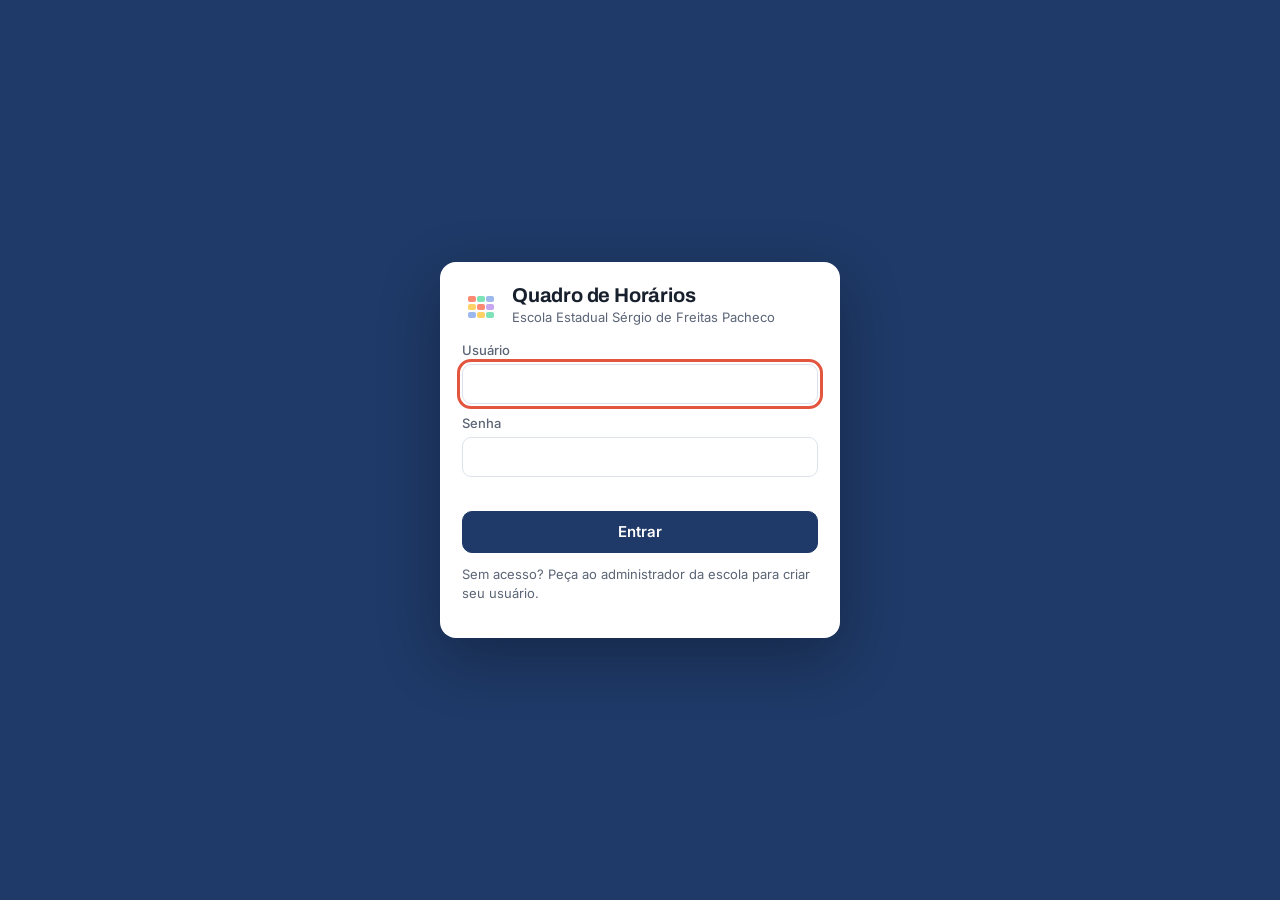
==== index.html @ 5290fb67 "Quadro de Horários Escolar: site com login e dados no Supabase Co-Authored-By: Claude Opus 5.5 <nore" ====
<!DOCTYPE html>
<html lang="pt-BR">
<head>
<meta charset="utf-8">
<meta name="viewport" content="width=device-width, initial-scale=1">
<title>Quadro de Horários Escolar</title>
<link rel="preconnect" href="https://fonts.googleapis.com">
<link href="https://fonts.googleapis.com/css2?family=Archivo:wght@400;500;600;700;800&family=Inter:wght@400;500;600;700&display=swap" rel="stylesheet">
<style>
/* VOICE: ferramenta de trabalho da coordenação — sóbria, densa, precisa
   IDEA: o quadro de horários de cortiça da sala dos professores, com fichas coloridas por disciplina
   PICTURE: a própria grade semanal, grande, com as fichas de aula que se arrastam
   COLOUR and TYPE: tinta azul-escola #1f3a68, papel branco, fichas nas cores das disciplinas, acento coral; Archivo + Inter
   LAYOUT: barra lateral de módulos, área de trabalho larga; no celular, barra superior e grade com rolagem lateral */
:root{color-scheme:light dark;--disp:Archivo,Inter,system-ui,-apple-system,'Segoe UI',Roboto,sans-serif;
--bg:light-dark(#eef1f6,#11151d);--panel:light-dark(#ffffff,#1a202b);--panel2:light-dark(#f6f8fb,#202837);--ink:light-dark(#18202e,#e7ebf2);--muted:light-dark(#5b6576,#9aa5b8);
--line:light-dark(#dde2ea,#2c3546);--brand:light-dark(#1f3a68,#9db8ec);--brand-ink:light-dark(#ffffff,#0f1828);--brand-bg:light-dark(#1f3a68,#2a4a82);--accent:light-dark(#e2553f,#ff8a73);
--ok:light-dark(#18805b,#59d3a2);--warn:light-dark(#b7791f,#f2c46b);--bad:light-dark(#c53030,#ff7b7b);--sel:light-dark(#ffe7a3,#5b4a16)}
:root[data-theme=light]{color-scheme:light}:root[data-theme=dark]{color-scheme:dark}
*{box-sizing:border-box;min-width:0}
html,body{height:100%}
body{margin:0;background:var(--bg);color:var(--ink);font:15px/1.45 Inter,system-ui,-apple-system,"Segoe UI",Roboto,sans-serif;overflow-x:clip}
h1,h2,h3{font-family:var(--disp);line-height:1.1;margin:0;letter-spacing:-.01em}
h1{font-size:clamp(24px,3vw,32px);font-weight:800;text-wrap:balance}
h2{font-size:20px;font-weight:700}
h3{font-size:16px;font-weight:700}
button,input,select,textarea{font:inherit;color:inherit}
.app{display:grid;grid-template-columns:232px minmax(0,1fr);min-height:100vh}
aside{background:var(--brand-bg);color:#fff;padding:18px 12px;position:sticky;top:0;height:100vh;overflow:auto;display:flex;flex-direction:column;gap:4px}
.logo{display:flex;gap:10px;align-items:center;padding:4px 8px 16px}
.logo svg{flex:none}
.logo b{font-family:var(--disp);font-size:16px;line-height:1.1;display:block}
.logo small{opacity:.75;font-size:12px}
nav a{display:flex;align-items:center;gap:10px;padding:10px 12px;border-radius:9px;color:#fff;text-decoration:none;opacity:.82;font-weight:500;min-height:42px}
nav a:hover{background:rgba(255,255,255,.08);opacity:1}
nav a.on{background:rgba(255,255,255,.16);opacity:1;font-weight:600}
nav a .n{margin-left:auto;background:var(--accent);color:#fff;border-radius:99px;font-size:11px;padding:1px 7px;font-weight:700}
nav .sep{font-size:11px;opacity:.6;padding:12px 12px 4px}
.save{margin-top:auto;font-size:12px;opacity:.85;padding:10px 12px;border-top:1px solid rgba(255,255,255,.15)}
.save i{display:inline-block;width:8px;height:8px;border-radius:50%;background:#7ee2b8;margin-right:6px}
.save.pend i{background:#ffd166}.save.err i{background:#ff7b7b}
main{padding:22px clamp(14px,2.4vw,32px) 60px;max-width:1500px;width:100%}
.top{display:flex;flex-wrap:wrap;gap:12px;align-items:flex-end;justify-content:space-between;margin-bottom:18px}
.top p{margin:6px 0 0;color:var(--muted)}
.card{background:var(--panel);border:1px solid var(--line);border-radius:14px;padding:16px}
.grid{display:grid;gap:14px}
.kpis{grid-template-columns:repeat(auto-fit,minmax(150px,1fr))}
.kpi{padding:14px 16px}
.kpi small{color:var(--muted);font-size:13px;display:block}
.kpi b{font-family:var(--disp);font-size:30px;line-height:1.1;display:block;margin-top:4px}
.kpi span{font-size:12.5px;color:var(--muted)}
.kpi.bad b{color:var(--bad)}.kpi.ok b{color:var(--ok)}
.btn{display:inline-flex;align-items:center;gap:8px;border:1px solid var(--line);background:var(--panel);border-radius:10px;padding:9px 14px;min-height:42px;cursor:pointer;font-weight:600;white-space:nowrap}
.btn:hover{border-color:var(--brand)}
.btn.pri{background:var(--brand-bg);border-color:var(--brand-bg);color:#fff}
.btn.acc{background:var(--accent);border-color:var(--accent);color:#fff}
.btn.sm{min-height:34px;padding:5px 10px;font-size:13px;border-radius:8px}
.btn.ghost{background:transparent}
.btn.danger{color:var(--bad)}
.btn:disabled{opacity:.45;cursor:not-allowed}
:focus-visible{outline:3px solid var(--accent);outline-offset:2px}
.row{display:flex;flex-wrap:wrap;gap:8px;align-items:center}
.sp{flex:1}
input[type=text],input[type=password],input[type=number],input[type=search],select,textarea{background:var(--panel);border:1px solid var(--line);border-radius:9px;padding:8px 10px;min-height:40px;font-size:15px}
input[type=number]{width:80px}
textarea{width:100%;min-height:70px}
label.f{display:flex;flex-direction:column;gap:4px;font-size:13px;color:var(--muted);font-weight:500}
label.f input,label.f select{color:var(--ink)}
table{border-collapse:collapse;width:100%}
th,td{border-bottom:1px solid var(--line);padding:8px 10px;text-align:left;vertical-align:middle}
th{font-size:12.5px;color:var(--muted);font-weight:600;background:var(--panel2);position:sticky;top:0;z-index:1}
td.num,th.num{text-align:right;font-variant-numeric:tabular-nums}
.scroll{overflow:auto}
.tbl{border:1px solid var(--line);border-radius:12px;overflow:auto;background:var(--panel);max-height:70vh}
.chip{display:inline-flex;align-items:center;gap:5px;border-radius:7px;padding:2px 8px;font-size:12px;font-weight:600;color:#fff;white-space:nowrap}
.tag{display:inline-block;border-radius:99px;padding:1px 8px;font-size:12px;font-weight:600;background:var(--panel2);border:1px solid var(--line)}
.tag.bad{color:var(--bad);border-color:currentColor}.tag.ok{color:var(--ok);border-color:currentColor}.tag.warn{color:var(--warn);border-color:currentColor}
.dot{width:12px;height:12px;border-radius:4px;display:inline-block;flex:none}
.muted{color:var(--muted)}
.bar{height:9px;background:var(--panel2);border-radius:99px;overflow:hidden;border:1px solid var(--line)}
.bar i{display:block;height:100%;background:var(--brand)}
.bar i.full{background:var(--ok)}
.hint{font-size:13px;color:var(--muted)}
.empty{padding:40px 20px;text-align:center;color:var(--muted)}
/* grade */
.gwrap{display:grid;grid-template-columns:minmax(0,1fr) 290px;gap:14px;align-items:start}
.sched{border-collapse:separate;border-spacing:4px;width:100%;table-layout:fixed;min-width:640px}
.sched th{background:transparent;border:0;text-align:center;font-family:var(--disp);font-size:14px;color:var(--ink);position:static;padding:4px}
.sched td{border:0;padding:0;height:62px}
.sched td.h{width:74px;text-align:right;padding-right:6px;font-variant-numeric:tabular-nums;color:var(--muted);font-size:13px;line-height:1.15}
.sched td.h b{display:block;color:var(--ink);font-size:14px}
.cell{height:100%;min-height:58px;border-radius:10px;border:1.5px dashed var(--line);background:var(--panel);display:flex;flex-direction:column;justify-content:center;padding:6px 8px;cursor:pointer;position:relative;overflow:hidden;transition:transform .12s}
.cell.fill{border:0;color:#fff;box-shadow:inset 0 -3px 0 rgba(0,0,0,.18)}
.cell .d{font-weight:700;font-size:13.5px;line-height:1.15;display:-webkit-box;-webkit-line-clamp:2;-webkit-box-orient:vertical;overflow:hidden}
.cell .p{font-size:12px;opacity:.92;white-space:nowrap;overflow:hidden;text-overflow:ellipsis}
.cell.off{background:repeating-linear-gradient(45deg,var(--panel2) 0 6px,transparent 6px 12px);cursor:not-allowed;border-style:solid}
.cell.na{background:repeating-linear-gradient(-45deg,light-dark(#fde8e8,#3a1f22) 0 6px,transparent 6px 12px)}
.cell.sel{outline:3px solid var(--accent);outline-offset:1px}
.cell.conf{outline:3px solid var(--bad);outline-offset:1px}
.cell.conf::after{content:"!";position:absolute;top:4px;right:6px;width:18px;height:18px;border-radius:50%;background:var(--bad);color:#fff;font-weight:800;font-size:12px;display:grid;place-items:center}
.cell .pin{position:absolute;bottom:3px;right:6px;font-size:11px;opacity:.9}
.cell.drop{transform:scale(1.03);outline:3px dashed var(--brand)}
.cell.flash{animation:fl 1.2s 2}
@keyframes fl{50%{outline:4px solid var(--accent)}}
@media (prefers-reduced-motion:reduce){.cell{transition:none}.cell.flash{animation:none;outline:4px solid var(--accent)}}
.tray .it{display:flex;gap:8px;align-items:center;padding:8px;border-radius:10px;border:1px solid var(--line);margin-bottom:6px;background:var(--panel);cursor:grab}
.tray .it:active{cursor:grabbing}
.tray .it .c{width:10px;align-self:stretch;border-radius:5px}
.tray .it b{font-size:13.5px;display:block;line-height:1.2}
.tray .it small{color:var(--muted);font-size:12px}
.tray .it .q{margin-left:auto;font-family:var(--disp);font-weight:800;font-size:18px}
.tabs{display:inline-flex;background:var(--panel2);border:1px solid var(--line);border-radius:11px;padding:3px}
.tabs button{border:0;background:transparent;padding:7px 14px;border-radius:8px;font-weight:600;cursor:pointer;min-height:36px}
.tabs button.on{background:var(--panel);box-shadow:0 1px 3px rgba(0,0,0,.12)}
.geral{border-collapse:separate;border-spacing:2px;font-size:11.5px}
.geral th{position:sticky;top:0;background:var(--panel);font-size:11px;padding:4px;text-align:center;z-index:2}
.geral th.t{left:0;z-index:3;text-align:left}
.geral td{border:0;padding:0;min-width:46px;height:34px}
.geral td.t{position:sticky;left:0;background:var(--panel);font-weight:600;padding:0 8px;white-space:nowrap;z-index:1;font-size:12.5px}
.geral .g{display:flex;flex-direction:column;justify-content:center;height:100%;border-radius:6px;color:#fff;padding:2px 4px;line-height:1.1;cursor:pointer;text-align:center}
.geral .g small{font-size:10px;opacity:.9;white-space:nowrap;overflow:hidden;text-overflow:ellipsis}
.geral .g.v{background:var(--panel2);color:var(--muted)}
.geral .g.conf{outline:2px solid var(--bad)}
.geral th.dsep,.geral td.dsep{border-left:3px solid var(--line)}
/* gaveta */
.ov{position:fixed;inset:0;background:rgba(10,15,25,.45);z-index:50;display:flex;justify-content:flex-end}
.ov[hidden]{display:none!important}
[hidden]{display:none!important}
.drawer{background:var(--panel);width:min(560px,100%);height:100%;overflow:auto;padding:22px;box-shadow:-10px 0 30px rgba(0,0,0,.2)}
.drawer.wide{width:min(980px,100%)}
.modal{margin:auto;background:var(--panel);border-radius:16px;width:min(520px,94vw);padding:22px;box-shadow:0 20px 60px rgba(0,0,0,.3)}
.ov.center{justify-content:center;align-items:center}
.toast{position:fixed;bottom:18px;left:50%;transform:translateX(-50%);background:#18202e;color:#fff;padding:12px 18px;border-radius:12px;z-index:90;box-shadow:0 10px 30px rgba(0,0,0,.3);max-width:92vw}
.opts{display:grid;gap:6px;max-height:55vh;overflow:auto}
.opt{display:flex;gap:10px;align-items:center;padding:10px;border:1px solid var(--line);border-radius:10px;cursor:pointer;background:var(--panel);text-align:left;width:100%}
.opt:hover{border-color:var(--brand)}
.opt.no{opacity:.5}
.opt small{color:var(--muted);display:block;font-size:12px}
.av{display:grid;gap:3px}
.av button{border:1px solid var(--line);border-radius:6px;min-height:30px;background:var(--panel);cursor:pointer;font-size:12px}
.av button.x{background:repeating-linear-gradient(45deg,light-dark(#f6c9c9,#5a2a2a) 0 5px,light-dark(#fde8e8,#3a1f22) 5px 10px);color:var(--bad);font-weight:700}
.prob{display:flex;gap:10px;align-items:flex-start;padding:10px 12px;border-bottom:1px solid var(--line)}
.prob .s{width:10px;height:10px;border-radius:50%;margin-top:6px;flex:none}
.steps{counter-reset:s;display:grid;gap:8px;margin:0;padding:0;list-style:none}
.steps li{display:flex;gap:10px;align-items:center}
.steps li::before{counter-increment:s;content:counter(s);width:26px;height:26px;border-radius:50%;display:grid;place-items:center;background:var(--panel2);border:1px solid var(--line);font-weight:700;font-size:13px;flex:none}
.steps li.ok::before{content:"✓";background:var(--ok);color:#fff;border-color:var(--ok)}
.hero{display:grid;grid-template-columns:minmax(0,1.4fr) minmax(0,1fr);gap:14px}
.prog{height:12px;background:var(--panel2);border-radius:99px;overflow:hidden}
.prog i{display:block;height:100%;background:var(--accent);transition:width .2s}
.mob{display:none}
@media(max-width:1100px){.gwrap{grid-template-columns:minmax(0,1fr)}.hero{grid-template-columns:minmax(0,1fr)}}
@media(max-width:820px){
 .app{grid-template-columns:minmax(0,1fr)}
 aside{position:sticky;top:0;height:auto;z-index:20;flex-direction:row;flex-wrap:wrap;align-items:center;padding:8px 10px;gap:6px}
 .logo{padding:0}.logo small{display:none}
 nav{display:none;width:100%}
 aside.open nav{display:block}
 .mob{display:inline-flex;margin-left:auto;background:rgba(255,255,255,.15);border:0;color:#fff;border-radius:9px;padding:8px 12px;font-weight:600;min-height:40px}
 .save{margin:0;border:0;padding:4px 0;width:100%}
}
@media(max-width:600px){table{font-size:13px}.stack thead{display:none}.stack tr{display:grid;padding-block:10px;border-bottom:1px solid var(--line)}.stack td{display:flow-root;border:0;padding:3px 10px;padding-inline-start:8.5em;text-align:start}.stack td::before{content:attr(data-l);float:inline-start;width:8em;margin-inline-start:-8em;white-space:normal;color:var(--muted);font-size:12px}.stack td:empty{display:none}}
</style>
<script>new MutationObserver(()=>{for(const c of document.querySelectorAll('.stack td:not([data-l])')){let i=0,p=c;while(p=p.previousElementSibling)i+=p.colSpan;c.dataset.l=c.closest('table').rows[0].cells[i]?.textContent||''}}).observe(document,{childList:true,subtree:true})</script>
</head>
<body>
<div class="app">
<aside id="side">
  <div class="logo">
    <svg width="38" height="38" viewBox="0 0 38 38" aria-hidden="true"><rect x="2" y="4" width="34" height="30" rx="6" fill="#fff" opacity=".14"/><rect x="6" y="9" width="8" height="6" rx="2" fill="#ff8a73"/><rect x="15" y="9" width="8" height="6" rx="2" fill="#7ee2b8"/><rect x="24" y="9" width="8" height="6" rx="2" fill="#9db8ec"/><rect x="6" y="17" width="8" height="6" rx="2" fill="#ffd166"/><rect x="15" y="17" width="8" height="6" rx="2" fill="#ff8a73"/><rect x="24" y="17" width="8" height="6" rx="2" fill="#c7a6f2"/><rect x="6" y="25" width="8" height="6" rx="2" fill="#9db8ec"/><rect x="15" y="25" width="8" height="6" rx="2" fill="#ffd166"/><rect x="24" y="25" width="8" height="6" rx="2" fill="#7ee2b8"/></svg>
    <div><b>Quadro de Horários</b><small id="escNome">Gestão escolar</small></div>
  </div>
  <button class="mob" id="mob" aria-expanded="false">Menu</button>
  <nav id="nav">
    <a href="#painel" data-r="painel">Painel</a>
    <a href="#importar" data-r="importar">Importar quadro</a>
    <div class="sep">Cadastros</div>
    <a href="#professores" data-r="professores">Professores</a>
    <a href="#turmas" data-r="turmas">Turmas</a>
    <a href="#disciplinas" data-r="disciplinas">Disciplinas</a>
    <a href="#atribuicoes" data-r="atribuicoes">Distribuição de aulas</a>
    <div class="sep">Horário</div>
    <a href="#grade" data-r="grade">Grade de horários</a>
    <a href="#validacao" data-r="validacao">Validação <span class="n" id="nConf" hidden></span></a>
    <a href="#relatorios" data-r="relatorios">Relatórios e exportação</a>
    <a href="#ajustes" data-r="ajustes">Configurações</a>
  </nav>
  <div class="save" id="save"><i></i><span>Carregando…</span></div>
</aside>
<main id="main"><div class="empty">Carregando o sistema…</div></main>
</div>
<div class="ov" id="ov" hidden><div class="drawer" id="drawer" role="dialog" aria-modal="true"></div></div>
<div class="ov center" id="ovm" hidden><div class="modal" id="modal" role="dialog" aria-modal="true"></div></div>
<div class="toast" id="toast" hidden></div>
<input type="file" id="fileIn" accept=".xlsx,.xlsm,.csv,.json,.txt" hidden>
<script>window.QH_SUPA={url:"https://xafbnwjxypdzizntkboh.supabase.co",key:"sb_publishable_PQhSXGWpCE77hQ32vwUIDg_ThiBaZPw"};</script>
<script>
/* ===== Núcleo: utilidades, xlsx (ler/escrever), pdf, importação, gerador, validação ===== */
const U = {
  uid: (p = 'x') => p + Math.random().toString(36).slice(2, 9),
  norm: s => String(s ?? '').normalize('NFD').replace(/[̀-ͯ]/g, '').toLowerCase().replace(/\s+/g, ' ').trim(),
  esc: s => String(s ?? '').replace(/[&<>"']/g, c => ({ '&': '&amp;', '<': '&lt;', '>': '&gt;', '"': '&quot;', "'": '&#39;' }[c])),
  title(s) {
    const low = ['de', 'da', 'do', 'das', 'dos', 'e', 'em', 'para', 'a', 'o', 'ao', 'na', 'no'];
    return String(s).toLowerCase().split(/\s+/).map((w, i) => (i && low.includes(w)) ? w : w.charAt(0).toUpperCase() + w.slice(1)).join(' ')
      .replace(/\b(Ii|Iii|Iv|Mei|Html|Css|Php|Java|Sql|Mysql|Web|Poo|P\.o\.o|Pics|Ec|Aec|Eja)\b/g, m => m.toUpperCase());
  },
  sigla(nome) {
    const n = U.norm(nome).replace(/[^a-z0-9 ]/g, ' ');
    const skip = ['de', 'da', 'do', 'das', 'dos', 'e', 'em', 'para', 'a', 'o', 'ao', 'na', 'no', 'compl', 'comp', 'ativ', 'atividade', 'complementar', 'proj', 'integ', 'projeto', 'integrador'];
    const ws = n.split(' ').filter(w => w && !skip.includes(w));
    let s = ws.length === 1 ? ws[0].slice(0, 4) : ws.slice(0, 4).map(w => w[0]).join('');
    if (/^ativ/.test(n)) s = 'AC-' + s;
    return s.toUpperCase();
  },
  siglaUnica(nome, usadas) {
    let s = U.sigla(nome); if (!usadas.includes(s)) return s;
    const ws = U.norm(nome).replace(/[^a-z0-9 ]/g, ' ').split(' ').filter(w => w.length > 2 && !['ativ', 'comp', 'compl'].includes(w));
    const alt = (/^ativ/i.test(nome) ? 'AC-' : '') + ws.slice(0, 2).map(w => w.slice(0, 3)).join('').toUpperCase();
    if (alt && !usadas.includes(alt)) return alt;
    let i = 2; while (usadas.includes(s + i)) i++; return s + i;
  },
  palette: ['#2f6fdb', '#e0573f', '#1f9e7a', '#a259d9', '#e39b1b', '#d6457f', '#2aa0b8', '#6b8e23', '#c0601f', '#5b6bd6', '#b8426b', '#3f8f5a', '#8a6d3b', '#4f9fd8', '#d9734a', '#7c5cc4', '#239c9c', '#b0882b', '#c94c4c', '#56799e'],
  primeiroNome(n) { const p = String(n).trim().split(/\s+/); return p.length > 1 ? p[0] + ' ' + p[p.length - 1] : p[0]; }
};

/* ---------- ZIP (leitura com DecompressionStream; escrita sem compressão) ---------- */
const Zip = {
  async read(buf) {
    const b = new Uint8Array(buf), dv = new DataView(b.buffer, b.byteOffset, b.byteLength);
    let e = b.length - 22; while (e >= 0 && dv.getUint32(e, true) !== 0x06054b50) e--;
    if (e < 0) throw new Error('Arquivo não é um .xlsx/.xlsm válido.');
    const n = dv.getUint16(e + 10, true); let p = dv.getUint32(e + 16, true); const out = {};
    const dec = new TextDecoder();
    for (let i = 0; i < n; i++) {
      const method = dv.getUint16(p + 10, true), csize = dv.getUint32(p + 20, true), nl = dv.getUint16(p + 28, true), xl = dv.getUint16(p + 30, true), cl = dv.getUint16(p + 32, true), lo = dv.getUint32(p + 42, true);
      const name = dec.decode(b.subarray(p + 46, p + 46 + nl)); p += 46 + nl + xl + cl;
      out[name] = async () => {
        const ln = dv.getUint16(lo + 26, true), lx = dv.getUint16(lo + 28, true), st = lo + 30 + ln + lx;
        const data = b.subarray(st, st + csize);
        if (method === 0) return data;
        const ds = new DecompressionStream('deflate-raw');
        const res = new Response(new Blob([data]).stream().pipeThrough(ds));
        return new Uint8Array(await res.arrayBuffer());
      };
    }
    return out;
  },
  crcT: null,
  crc(d) {
    if (!Zip.crcT) { Zip.crcT = new Uint32Array(256); for (let n = 0; n < 256; n++) { let c = n; for (let k = 0; k < 8; k++) c = c & 1 ? 0xedb88320 ^ (c >>> 1) : c >>> 1; Zip.crcT[n] = c >>> 0; } }
    let c = 0xffffffff; for (let i = 0; i < d.length; i++) c = Zip.crcT[(c ^ d[i]) & 255] ^ (c >>> 8); return (c ^ 0xffffffff) >>> 0;
  },
  write(files) { // files: {name: string|Uint8Array}
    const enc = new TextEncoder(), parts = [], central = []; let off = 0;
    for (const [name, v] of Object.entries(files)) {
      const nm = enc.encode(name), data = typeof v === 'string' ? enc.encode(v) : v, crc = Zip.crc(data);
      const h = new DataView(new ArrayBuffer(30));
      h.setUint32(0, 0x04034b50, true); h.setUint16(4, 20, true); h.setUint16(6, 0x0800, true); h.setUint16(8, 0, true);
      h.setUint32(14, crc, true); h.setUint32(18, data.length, true); h.setUint32(22, data.length, true); h.setUint16(26, nm.length, true);
      parts.push(new Uint8Array(h.buffer), nm, data);
      const c = new DataView(new ArrayBuffer(46));
      c.setUint32(0, 0x02014b50, true); c.setUint16(4, 20, true); c.setUint16(6, 20, true); c.setUint16(8, 0x0800, true);
      c.setUint32(16, crc, true); c.setUint32(20, data.length, true); c.setUint32(24, data.length, true); c.setUint16(28, nm.length, true); c.setUint32(42, off, true);
      central.push(new Uint8Array(c.buffer), nm); off += 30 + nm.length + data.length;
    }
    const csz = central.reduce((s, a) => s + a.length, 0), end = new DataView(new ArrayBuffer(22)), n = Object.keys(files).length;
    end.setUint32(0, 0x06054b50, true); end.setUint16(8, n, true); end.setUint16(10, n, true); end.setUint32(12, csz, true); end.setUint32(16, off, true);
    const all = [...parts, ...central, new Uint8Array(end.buffer)], tot = all.reduce((s, a) => s + a.length, 0), r = new Uint8Array(tot); let q = 0;
    for (const a of all) { r.set(a, q); q += a.length; } return r;
  }
};

/* ---------- XLSX leitura (valores) ---------- */
const XLSX = {
  unx: s => s.replace(/&lt;/g, '<').replace(/&gt;/g, '>').replace(/&quot;/g, '"').replace(/&apos;/g, "'").replace(/&#(\d+);/g, (m, d) => String.fromCodePoint(+d)).replace(/&#x([0-9a-f]+);/gi, (m, h) => String.fromCodePoint(parseInt(h, 16))).replace(/&amp;/g, '&'),
  colNum(ref) { let n = 0; for (const ch of ref.match(/^[A-Z]+/)[0]) n = n * 26 + ch.charCodeAt(0) - 64; return n; },
  async read(buf) {
    const z = await Zip.read(buf), dec = new TextDecoder(), txt = async n => z[n] ? dec.decode(await z[n]()) : '';
    const ss = [], sx = await txt('xl/sharedStrings.xml');
    for (const m of sx.matchAll(/<si>([\s\S]*?)<\/si>/g)) ss.push(XLSX.unx([...m[1].matchAll(/<t[^>]*>([\s\S]*?)<\/t>/g)].map(t => t[1]).join('')));
    const wb = await txt('xl/workbook.xml'), rels = await txt('xl/_rels/workbook.xml.rels'), relMap = {};
    for (const m of rels.matchAll(/<Relationship\b([^>]*)\/?>/g)) { const id = /Id="([^"]+)"/.exec(m[1]), t = /Target="([^"]+)"/.exec(m[1]); if (id && t) relMap[id[1]] = t[1]; }
    const sheets = [];
    for (const m of wb.matchAll(/<sheet\b([^>]*)\/?>/g)) {
      const name = XLSX.unx((/name="([^"]*)"/.exec(m[1]) || [])[1] || ''), rid = (/r:id="([^"]+)"/.exec(m[1]) || [])[1], state = (/state="([^"]+)"/.exec(m[1]) || [])[1] || 'visible';
      let path = relMap[rid] || ''; path = path.startsWith('/') ? path.slice(1) : 'xl/' + path.replace(/^\.\//, '');
      sheets.push({ name, state, path });
    }
    for (const s of sheets) {
      const x = await txt(s.path), cells = {}; let maxR = 0, maxC = 0;
      for (const m of x.matchAll(/<c\b([^>]*?)(?:\/>|>([\s\S]*?)<\/c>)/g)) {
        const a = m[1], ref = (/r="([A-Z]+\d+)"/.exec(a) || [])[1]; if (!ref || !m[2]) continue;
        const t = (/t="([^"]+)"/.exec(a) || [])[1]; let v = (/<v>([\s\S]*?)<\/v>/.exec(m[2]) || [])[1];
        if (t === 's') v = ss[+v]; else if (t === 'inlineStr') v = XLSX.unx([...m[2].matchAll(/<t[^>]*>([\s\S]*?)<\/t>/g)].map(q => q[1]).join(''));
        else if (t === 'str' || t === 'e') v = v == null ? v : XLSX.unx(v); else if (t === 'b') v = v === '1'; else if (v != null) v = +v;
        if (v == null || v === '') continue;
        const r = +ref.match(/\d+/)[0], c = XLSX.colNum(ref); (cells[r] ||= {})[c] = v; if (r > maxR) maxR = r; if (c > maxC) maxC = c;
      }
      s.cells = cells; s.maxR = maxR; s.maxC = maxC; s.get = (r, c) => (cells[r] || {})[c];
    }
    return sheets;
  },
  /* escrita: sheets = [{name, rows:[[...]], widths:[...], header:true}] */
  write(sheets) {
    const esc = s => String(s).replace(/&/g, '&amp;').replace(/</g, '&lt;').replace(/>/g, '&gt;').replace(/"/g, '&quot;').replace(/[\u0000-\u0008\u000b\u000c\u000e-\u001f]/g, '');
    const col = n => { let s = ''; while (n > 0) { const m = (n - 1) % 26; s = String.fromCharCode(65 + m) + s; n = Math.floor((n - 1) / 26); } return s; };
    const files = {}, used = new Set();
    const names = sheets.map(s => { let n = String(s.name).replace(/[\\/?*\[\]:]/g, ' ').slice(0, 31) || 'Planilha', b = n, i = 2; while (used.has(n.toLowerCase())) n = b.slice(0, 28) + ' ' + i++; used.add(n.toLowerCase()); return n; });
    files['[Content_Types].xml'] = '<?xml version="1.0" encoding="UTF-8" standalone="yes"?><Types xmlns="http://schemas.openxmlformats.org/package/2006/content-types"><Default Extension="rels" ContentType="application/vnd.openxmlformats-package.relationships+xml"/><Default Extension="xml" ContentType="application/xml"/><Override PartName="/xl/workbook.xml" ContentType="application/vnd.openxmlformats-officedocument.spreadsheetml.sheet.main+xml"/><Override PartName="/xl/styles.xml" ContentType="application/vnd.openxmlformats-officedocument.spreadsheetml.styles+xml"/>' + sheets.map((s, i) => `<Override PartName="/xl/worksheets/sheet${i + 1}.xml" ContentType="application/vnd.openxmlformats-officedocument.spreadsheetml.worksheet+xml"/>`).join('') + '</Types>';
    files['_rels/.rels'] = '<?xml version="1.0" encoding="UTF-8" standalone="yes"?><Relationships xmlns="http://schemas.openxmlformats.org/package/2006/relationships"><Relationship Id="rId1" Type="http://schemas.openxmlformats.org/officeDocument/2006/relationships/officeDocument" Target="xl/workbook.xml"/></Relationships>';
    files['xl/workbook.xml'] = '<?xml version="1.0" encoding="UTF-8" standalone="yes"?><workbook xmlns="http://schemas.openxmlformats.org/spreadsheetml/2006/main" xmlns:r="http://schemas.openxmlformats.org/officeDocument/2006/relationships"><sheets>' + names.map((n, i) => `<sheet name="${esc(n)}" sheetId="${i + 1}" r:id="rId${i + 1}"/>`).join('') + '</sheets></workbook>';
    files['xl/_rels/workbook.xml.rels'] = '<?xml version="1.0" encoding="UTF-8" standalone="yes"?><Relationships xmlns="http://schemas.openxmlformats.org/package/2006/relationships">' + sheets.map((s, i) => `<Relationship Id="rId${i + 1}" Type="http://schemas.openxmlformats.org/officeDocument/2006/relationships/worksheet" Target="worksheets/sheet${i + 1}.xml"/>`).join('') + `<Relationship Id="rId${sheets.length + 1}" Type="http://schemas.openxmlformats.org/officeDocument/2006/relationships/styles" Target="styles.xml"/></Relationships>`;
    files['xl/styles.xml'] = '<?xml version="1.0" encoding="UTF-8" standalone="yes"?><styleSheet xmlns="http://schemas.openxmlformats.org/spreadsheetml/2006/main"><fonts count="3"><font><sz val="10"/><name val="Arial"/></font><font><b/><sz val="10"/><color rgb="FFFFFFFF"/><name val="Arial"/></font><font><b/><sz val="12"/><name val="Arial"/></font></fonts><fills count="3"><fill><patternFill patternType="none"/></fill><fill><patternFill patternType="gray125"/></fill><fill><patternFill patternType="solid"><fgColor rgb="FF24395F"/></patternFill></fill></fills><borders count="2"><border/><border><left style="thin"><color rgb="FFC8CDD8"/></left><right style="thin"><color rgb="FFC8CDD8"/></right><top style="thin"><color rgb="FFC8CDD8"/></top><bottom style="thin"><color rgb="FFC8CDD8"/></bottom></border></borders><cellStyleXfs count="1"><xf/></cellStyleXfs><cellXfs count="4"><xf fontId="0" fillId="0" borderId="0"/><xf fontId="1" fillId="2" borderId="1" applyFont="1" applyFill="1" applyBorder="1"><alignment wrapText="1" vertical="center"/></xf><xf fontId="0" fillId="0" borderId="1" applyBorder="1"><alignment wrapText="1" vertical="top"/></xf><xf fontId="2" fillId="0" borderId="0" applyFont="1"/></cellXfs><cellStyles count="1"><cellStyle name="Normal" xfId="0" builtinId="0"/></cellStyles></styleSheet>';
    sheets.forEach((s, i) => {
      const w = s.widths || [];
      const cols = w.length ? '<cols>' + w.map((x, j) => `<col min="${j + 1}" max="${j + 1}" width="${x}" customWidth="1"/>`).join('') + '</cols>' : '';
      const rows = s.rows.map((r, ri) => `<row r="${ri + 1}">` + r.map((v, ci) => {
        if (v == null || v === '') return '';
        const ref = col(ci + 1) + (ri + 1), st = (s.styles && s.styles[ri]) != null ? s.styles[ri] : (s.header !== false && ri === (s.headerRow || 0) ? 1 : 2);
        return typeof v === 'number' ? `<c r="${ref}" s="${st}"><v>${v}</v></c>` : `<c r="${ref}" s="${st}" t="inlineStr"><is><t xml:space="preserve">${esc(v)}</t></is></c>`;
      }).join('') + '</row>').join('');
      files[`xl/worksheets/sheet${i + 1}.xml`] = `<?xml version="1.0" encoding="UTF-8" standalone="yes"?><worksheet xmlns="http://schemas.openxmlformats.org/spreadsheetml/2006/main"><sheetViews><sheetView workbookViewId="0">${s.freeze ? `<pane ySplit="${s.freeze}" topLeftCell="A${s.freeze + 1}" activePane="bottomLeft" state="frozen"/>` : ''}</sheetView></sheetViews>${cols}<sheetData>${rows}</sheetData></worksheet>`;
    });
    return Zip.write(files);
  }
};

/* ---------- PDF simples (tabelas) ---------- */
const PDF = (() => {
  // larguras Helvetica / Helvetica-Bold (1/1000 em), caracteres 32..255 (WinAnsi)
  const WH = [278, 278, 355, 556, 556, 889, 667, 191, 333, 333, 389, 584, 278, 333, 278, 278, 556, 556, 556, 556, 556, 556, 556, 556, 556, 556, 278, 278, 584, 584, 584, 556, 1015, 667, 667, 722, 722, 667, 611, 778, 722, 278, 500, 667, 556, 833, 722, 778, 667, 778, 722, 667, 611, 722, 667, 944, 667, 667, 611, 278, 278, 278, 469, 556, 333, 556, 556, 500, 556, 556, 278, 556, 556, 222, 222, 500, 222, 833, 556, 556, 556, 556, 333, 500, 278, 556, 500, 722, 500, 500, 500, 334, 260, 334, 584, 761, 556, 556, 222, 556, 333, 1000, 556, 556, 333, 1000, 667, 333, 1000, 556, 611, 556, 556, 222, 222, 333, 333, 350, 556, 1000, 333, 1000, 500, 333, 944, 556, 500, 667, 278, 333, 556, 556, 556, 556, 260, 556, 333, 737, 370, 556, 584, 333, 737, 333, 400, 584, 333, 333, 333, 556, 537, 278, 333, 333, 365, 556, 834, 834, 834, 611, 667, 667, 667, 667, 667, 667, 1000, 722, 667, 667, 667, 667, 278, 278, 278, 278, 722, 722, 778, 778, 778, 778, 778, 584, 778, 722, 722, 722, 722, 667, 667, 611, 556, 556, 556, 556, 556, 556, 889, 500, 556, 556, 556, 556, 278, 278, 278, 278, 556, 556, 556, 556, 556, 556, 556, 584, 611, 556, 556, 556, 556, 500, 556, 500], WB = [278, 333, 474, 556, 556, 889, 722, 238, 333, 333, 389, 584, 278, 333, 278, 278, 556, 556, 556, 556, 556, 556, 556, 556, 556, 556, 333, 333, 584, 584, 584, 611, 975, 722, 722, 722, 722, 667, 611, 778, 722, 278, 556, 722, 611, 833, 722, 778, 667, 778, 722, 667, 611, 722, 667, 944, 667, 667, 611, 333, 278, 333, 584, 556, 333, 556, 611, 556, 611, 556, 333, 611, 611, 278, 278, 556, 278, 889, 611, 611, 611, 611, 389, 556, 333, 611, 556, 778, 556, 556, 500, 389, 280, 389, 584, 761, 556, 556, 278, 556, 500, 1000, 556, 556, 333, 1000, 667, 333, 1000, 556, 611, 556, 556, 278, 278, 500, 500, 350, 556, 1000, 333, 1000, 556, 333, 944, 556, 500, 667, 278, 333, 556, 556, 556, 556, 280, 556, 333, 737, 370, 556, 584, 333, 737, 333, 400, 584, 333, 333, 333, 611, 556, 278, 333, 333, 365, 556, 834, 834, 834, 611, 722, 722, 722, 722, 722, 722, 1000, 722, 667, 667, 667, 667, 278, 278, 278, 278, 722, 722, 778, 778, 778, 778, 778, 584, 778, 722, 722, 722, 722, 667, 667, 611, 556, 556, 556, 556, 556, 556, 889, 556, 556, 556, 556, 556, 278, 278, 278, 278, 611, 611, 611, 611, 611, 611, 611, 584, 611, 611, 611, 611, 611, 556, 611, 556];
  const map = { '€': 128, '‚': 130, 'ƒ': 131, '„': 132, '…': 133, '†': 134, '‡': 135, 'ˆ': 136, '‰': 137, 'Š': 138, '‹': 139, 'Œ': 140, 'Ž': 142, '‘': 145, '’': 146, '“': 147, '”': 148, '•': 149, '–': 150, '—': 151, '˜': 152, '™': 153, 'š': 154, '›': 155, 'œ': 156, 'ž': 158, 'Ÿ': 159 };
  const code = ch => { const c = ch.charCodeAt(0); if (c >= 32 && c < 127) return c; if (map[ch]) return map[ch]; if (c >= 160 && c <= 255) return c; if (ch === 'º' || ch === 'ª') return c; return 63; };
  const width = (s, size, bold) => { let w = 0; for (const ch of String(s)) { const c = code(ch); w += ((bold ? WB : WH)[c - 32] || 556); } return w * size / 1000; };
  const enc = s => { let o = ''; for (const ch of String(s)) { const c = code(ch); o += c === 40 || c === 41 || c === 92 ? '\\' + String.fromCharCode(c) : c > 126 ? '\\' + c.toString(8).padStart(3, '0') : String.fromCharCode(c); } return o; };
  const rgb = h => { h = (h || '#000').replace('#', ''); if (h.length === 3) h = h.split('').map(x => x + x).join(''); return [0, 2, 4].map(i => (parseInt(h.substr(i, 2), 16) / 255).toFixed(3)).join(' '); };
  function fit(s, size, maxW, bold) { s = String(s ?? ''); if (width(s, size, bold) <= maxW) return s; while (s.length > 1 && width(s + '…', size, bold) > maxW) s = s.slice(0, -1); return s + '…'; }
  function wrap(s, size, maxW, bold, maxLines) {
    const words = String(s ?? '').split(/\s+/), lines = []; let cur = '';
    for (const w of words) { const t = cur ? cur + ' ' + w : w; if (width(t, size, bold) <= maxW || !cur) cur = t; else { lines.push(cur); cur = w; } }
    if (cur) lines.push(cur);
    if (lines.length > maxLines) { const l = lines.slice(0, maxLines); l[maxLines - 1] = fit(lines.slice(maxLines - 1).join(' '), size, maxW, bold); return l; }
    return lines.map(l => fit(l, size, maxW, bold));
  }
  class Doc {
    constructor(landscape = true) { this.W = landscape ? 842 : 595; this.H = landscape ? 595 : 842; this.pages = []; }
    page() { this.cur = []; this.pages.push(this.cur); return this; }
    rect(x, y, w, h, fill, stroke) { this.cur.push(`${fill ? rgb(fill) + ' rg ' : ''}${stroke ? rgb(stroke) + ' RG 0.5 w ' : ''}${x.toFixed(2)} ${(this.H - y - h).toFixed(2)} ${w.toFixed(2)} ${h.toFixed(2)} re ${fill && stroke ? 'B' : fill ? 'f' : 'S'}`); }
    text(x, y, s, size = 9, bold = false, color = '#1d2433', align = 'left', maxW) {
      if (maxW) s = fit(s, size, maxW, bold); let xx = x; const w = width(s, size, bold);
      if (align === 'center') xx = x - w / 2; else if (align === 'right') xx = x - w;
      this.cur.push(`BT ${rgb(color)} rg /${bold ? 'F2' : 'F1'} ${size} Tf ${xx.toFixed(2)} ${(this.H - y).toFixed(2)} Td (${enc(s)}) Tj ET`);
    }
    out() {
      const objs = []; const add = s => (objs.push(s), objs.length);
      add('<< /Type /Catalog /Pages 2 0 R >>'); add('PAGES');
      add('<< /Type /Font /Subtype /Type1 /BaseFont /Helvetica /Encoding /WinAnsiEncoding >>');
      add('<< /Type /Font /Subtype /Type1 /BaseFont /Helvetica-Bold /Encoding /WinAnsiEncoding >>');
      const kids = [];
      for (const p of this.pages) { const c = p.join('\n'); const ci = add(`<< /Length ${c.length} >>\nstream\n${c}\nendstream`); kids.push(add(`<< /Type /Page /Parent 2 0 R /MediaBox [0 0 ${this.W} ${this.H}] /Resources << /Font << /F1 3 0 R /F2 4 0 R >> >> /Contents ${ci} 0 R >>`)); }
      objs[1] = `<< /Type /Pages /Kids [${kids.map(k => k + ' 0 R').join(' ')}] /Count ${kids.length} >>`;
      let s = '%PDF-1.4\n%\xe2\xe3\xcf\xd3\n'; const offs = [];
      objs.forEach((o, i) => { offs.push(s.length); s += `${i + 1} 0 obj\n${o}\nendobj\n`; });
      const x = s.length; s += `xref\n0 ${objs.length + 1}\n0000000000 65535 f \n` + offs.map(o => String(o).padStart(10, '0') + ' 00000 n \n').join('') + `trailer\n<< /Size ${objs.length + 1} /Root 1 0 R >>\nstartxref\n${x}\n%%EOF`;
      const b = new Uint8Array(s.length); for (let i = 0; i < s.length; i++) b[i] = s.charCodeAt(i) & 255; return b;
    }
  }
  /* Tabela com paginação. t = {title, subtitle, head:[...], rows:[[cell|{t,fill,color,bold,lines}]], widths:[proporções], fontSize, rowH, headH, footer} */
  function table(doc, t) {
    const M = 28, top = 70, W = doc.W - 2 * M, fs = t.fontSize || 8, lh = fs * 1.2;
    const ws = t.widths || t.head.map(() => 1), tw = ws.reduce((a, b) => a + b, 0), cw = ws.map(w => w / tw * W);
    const cellLines = c => { const tx = typeof c === 'object' && c ? (c.t ?? '') : (c ?? ''); return String(tx).split('\n'); };
    const rowHeight = r => t.rowH || Math.max(fs * 1.9, ...r.map((c, i) => { const ls = cellLines(c).flatMap(l => wrap(l, fs, cw[i] - 6, c && c.bold, 4)); return ls.length * lh + fs * 0.8; }));
    const headH = t.headH || fs * 2.4;
    let y, pageNo = 0;
    const header = () => {
      doc.page(); pageNo++;
      doc.rect(0, 0, doc.W, 6, '#24395f');
      doc.text(M, 34, t.title, 15, true, '#24395f');
      if (t.subtitle) doc.text(M, 52, t.subtitle, 9, false, '#5b6475', 'left', W);
      doc.text(doc.W - M, 34, t.right || '', 8, false, '#5b6475', 'right');
      y = top; let x = M;
      t.head.forEach((h, i) => { doc.rect(x, y, cw[i], headH, '#24395f'); const ls = wrap(h, fs, cw[i] - 6, true, 2); ls.forEach((l, k) => doc.text(x + cw[i] / 2, y + headH / 2 - (ls.length - 1) * lh / 2 + fs * 0.35 + k * lh, l, fs, true, '#ffffff', 'center')); x += cw[i]; });
      y += headH;
      doc.text(M, doc.H - 14, t.footer || '', 7, false, '#8a93a6'); doc.text(doc.W - M, doc.H - 14, 'Página ' + pageNo, 7, false, '#8a93a6', 'right');
    };
    header();
    t.rows.forEach((r, ri) => {
      const h = rowHeight(r);
      if (t.group && ri % t.group === 0 && ri && y + h * t.group > doc.H - 30) header();
      if (y + h > doc.H - 30) header();
      let x = M;
      r.forEach((c, i) => {
        const o = (c && typeof c === 'object') ? c : { t: c };
        doc.rect(x, y, cw[i], h, o.fill || (ri % 2 ? '#f6f7fb' : '#ffffff'), '#c8cdd8');
        const ls = cellLines(o).flatMap((l, li) => wrap(l, li ? fs - 1 : fs, cw[i] - 6, o.bold && !li, 4));
        const total = ls.length * lh, align = o.align || (i === 0 ? 'left' : 'center');
        ls.forEach((l, k) => doc.text(align === 'left' ? x + 3 : align === 'right' ? x + cw[i] - 3 : x + cw[i] / 2, y + h / 2 - total / 2 + lh * 0.8 + k * lh, l, k ? fs - 1 : fs, o.bold && !k, k ? (o.color2 || '#5b6475') : (o.color || '#1d2433'), align));
        x += cw[i];
      });
      y += h;
    });
    if (t.after) { y += 14; for (const line of t.after) { if (y > doc.H - 40) { header(); } doc.text(M, y, line, 8, false, '#1d2433', 'left', W); y += 12; } }
  }
  return { Doc, table, width };
})();

/* ---------- Importação do quadro de distribuição ---------- */
const Importer = {
  limpaDisc(s) {
    let t = String(s).replace(/\s+/g, ' ').trim();
    t = t.replace(/E\.\s?F\s?-?\s?\d{4,5}/gi, '').replace(/E\.\s?M\s?-?\s?\d{4,5}/gi, '').replace(/^\s*\d{4,5}(\s*\/\s*\d{4,5})?\s*-?\s*/, '').replace(/^\s*-\s*/, '').replace(/\s*-\s*$/, '');
    t = t.replace(/\s*-\s*/g, ' / ').replace(/\(\s*/g, '(').replace(/\s*\)/g, ')').replace(/\s+/g, ' ').trim();
    t = t.replace(/^(.*?) \/ (.*)$/, (m, a, b) => /^[A-ZÀ-Ú\s]+$/.test(a) && /^[A-ZÀ-Ú\s]+$/.test(b) ? a + ' / ' + b : m);
    const upper = t === t.toUpperCase();
    return upper ? U.title(t) : t;
  },
  turnoDe(s) { const n = U.norm(s); if (n.includes('vesp')) return 'V'; if (n.includes('not')) return 'N'; if (n.includes('mat') || n.includes('integral')) return 'M'; return null; },
  /* devolve proposta para conferência */
  quadro(sheet) {
    const g = (r, c) => sheet.get(r, c);
    let r0 = 0, cNome = 0;
    for (let r = 1; r <= Math.min(60, sheet.maxR) && !r0; r++) for (let c = 1; c <= Math.min(20, sheet.maxC); c++) { const v = g(r, c); if (typeof v === 'string' && /professor/i.test(v) && /disciplina/i.test(v)) { r0 = r; cNome = c; break; } }
    if (!r0) return null;
    let cMasp = 0, cTotalGeral = 0, cObs = 0, cAdm = 0, cVinc = 0;
    for (let c = cNome + 1; c <= sheet.maxC; c++) {
      const v = U.norm(g(r0, c));
      if (!v) continue;
      if (v === 'masp') cMasp = c; else if (v.startsWith('admiss')) cAdm = c; else if (v.startsWith('efet')) cVinc = c;
      else if (v.includes('total de aulas geral')) cTotalGeral = c; else if (v.includes('quadro de distribui') && !cObs) cObs = c;
    }
    const cIni = (() => { for (let c = cNome + 1; c <= sheet.maxC; c++) if (Importer.turnoDe(g(r0, c) || '') && !/total/i.test(g(r0, c))) return c; return cNome + 4; })();
    const cFim = (cTotalGeral || sheet.maxC + 1) - 1;
    // colunas de turma
    const cols = []; let turno = null, nivel = '', serie = '', modal = '';
    for (let c = cIni; c <= cFim; c++) {
      const h = g(r0, c); if (h && /total/i.test(h)) { turno = turno; continue; }
      if (h && Importer.turnoDe(h)) turno = Importer.turnoDe(h);
      if (g(r0 + 1, c)) nivel = String(g(r0 + 1, c)).trim();
      if (g(r0 + 2, c)) serie = String(g(r0 + 2, c)).trim();
      if (g(r0 + 3, c)) modal = String(g(r0 + 3, c)).trim();
      const label = g(r0 + 4, c);
      if (!label) continue;
      cols.push({ c, turno, nivel, serie, modal, label: String(label).replace(/\s+/g, ' ').trim(), letra: g(r0 + 5, c) });
    }
    // linhas
    const discs = [], linhasProf = []; let disc = null;
    for (let r = r0 + 6; r <= sheet.maxR; r++) {
      const nome = g(r, cNome); if (!nome || !String(nome).trim() || typeof nome !== 'string') continue;
      const masp = cMasp ? g(r, cMasp) : null;
      if (masp && String(masp).trim()) {
        const marks = {};
        for (const k of cols) { const v = g(r, k.c); if (typeof v === 'string' && /^[a-z]$/i.test(v.trim())) marks[k.c] = v.trim().toUpperCase(); }
        linhasProf.push({ r, nome: String(nome).trim(), masp: String(masp).trim(), adm: cAdm ? g(r, cAdm) : '', vinc: cVinc ? g(r, cVinc) : '', obs: cObs ? String(g(r, cObs) || '').trim() : '', marks, disc });
      } else {
        const qt = {}; for (const k of cols) { const v = g(r, k.c); if (typeof v === 'number' && v > 0) qt[k.c] = v; }
        disc = { r, bruto: String(nome).trim(), nome: Importer.limpaDisc(nome), qt }; discs.push(disc);
      }
    }
    // turmas usadas
    const turmas = cols.map(k => {
      const serie = k.serie.replace(/\s*ANO\s*$/i, '').trim(), soma = discs.reduce((s, d) => s + (d.qt[k.c] || 0), 0);
      const temProf = linhasProf.some(p => p.marks[k.c]);
      let nome = (serie ? serie + ' ' : '') + (/eja/i.test(k.nivel + k.modal + k.label) ? '' : (/fund/i.test(k.nivel) ? 'Ano ' : 'EM ')) + k.label.replace(/^(EF AF|EM)\s*/i, '').replace(/\bINT\.?\s*/i, 'Integral ').replace(/\bREG\.?\s*/i, 'Regular ').replace(/\bTec\b/i, 'Téc.').replace(/\s+/g, ' ');
      if (/fund/i.test(k.nivel) || /^EF/i.test(k.label)) nome = (serie || '') + ' Ano';
      else if (k.turno === 'N' && !/eja/i.test(k.nivel + k.modal + k.label)) nome = (serie || '') + ' EM Noturno';
      return { col: k.c, nome: nome.trim(), turno: k.turno || 'M', soma, temProf, incluir: soma > 0 && temProf, motivo: soma === 0 ? 'sem aulas previstas' : !temProf ? 'nenhum professor marcado' : '' };
    });
    // nomes repetidos -> acrescenta letra
    const cnt = {}; turmas.forEach(t => cnt[t.nome] = (cnt[t.nome] || 0) + 1);
    turmas.forEach(t => { if (cnt[t.nome] > 1) { const k = cols.find(x => x.c === t.col); t.nome += ' (' + (k.letra ?? t.col) + ')'; } });
    const semSuf = n => n.replace(/\s*\([^)]*\)\s*$/, '');
    turmas.forEach(t => { if (t.incluir && semSuf(t.nome) !== t.nome && turmas.filter(x => x.incluir && semSuf(x.nome) === semSuf(t.nome)).length === 1) t.nome = semSuf(t.nome); });
    // atribuições
    const atr = [];
    for (const p of linhasProf) {
      if (!p.disc) continue;
      for (const [c, m] of Object.entries(p.marks)) {
        const q = p.disc.qt[c] || 0, t = turmas.find(x => x.col === +c);
        atr.push({ discKey: p.disc.r, disc: p.disc.nome, col: +c, turma: t ? t.nome : '?', prof: p.nome, masp: p.masp, aulas: q, marca: m, obs: p.obs, linha: p.r });
      }
    }
    // disciplinas com aulas e sem professor
    const semProf = [];
    for (const d of discs) for (const [c, q] of Object.entries(d.qt)) if (!atr.some(a => a.discKey === d.r && a.col === +c)) semProf.push({ discKey: d.r, disc: d.nome, col: +c, aulas: q });
    // duplicidades
    const grupos = {}; atr.forEach(a => (grupos[a.discKey + '|' + a.col] ||= []).push(a));
    const dups = Object.values(grupos).filter(g => g.length > 1).map(g => {
      const sub = g.filter(a => /substitu|subst\./i.test(a.obs));
      const escolhido = (sub.length ? sub[sub.length - 1] : g[g.length - 1]);
      return { chave: g[0].discKey + '|' + g[0].col, disc: g[0].disc, turma: g[0].turma, opcoes: g.map(a => ({ prof: a.prof, obs: a.obs, linha: a.linha })), escolha: escolhido.linha };
    });
    return { turmas, discs: discs.map(d => ({ key: d.r, nome: d.nome, bruto: d.bruto, total: Object.values(d.qt).reduce((a, b) => a + b, 0) })), atr, semProf, dups, profs: linhasProf };
  },
  /* aplica proposta conferida e devolve estado */
  montar(prop, cfg) {
    const st = Store.vazio(cfg);
    const tMap = {};
    const incl = prop.turmas.filter(t => t.incluir), base = n => n.replace(/\s*\([^)]*\)\s*$/, '');
    incl.forEach(t => { const b = base(t.nome); if (b !== t.nome && incl.filter(x => base(x.nome) === b).length === 1) t.nome = b; });
    prop.turmas.filter(t => t.incluir).forEach((t, i) => {
      const tid = 't' + t.col; tMap[t.col] = tid;
      const cap = st.config.turnos[t.turno]?.horarios.length || 6;
      st.turmas.push({ id: tid, nome: t.nome, sigla: Importer.siglaTurma(t.nome), turno: t.turno, aulasDia: Math.min(cap, Math.max(1, t.aulasDia || Math.ceil(t.soma / st.config.dias.length))), ordem: i });
    });
    const dMap = {}; let ci = 0;
    const discUsada = new Set(prop.atr.filter(a => tMap[a.col] && a.aulas > 0).map(a => a.discKey).concat(prop.semProf.filter(s => tMap[s.col]).map(s => s.discKey)));
    for (const d of prop.discs) {
      if (!discUsada.has(d.key)) continue;
      const ex = st.disciplinas.find(x => U.norm(x.nome) === U.norm(d.nome));
      if (ex) { dMap[d.key] = ex.id; continue; }
      const id = 'd' + d.key; dMap[d.key] = id;
      st.disciplinas.push({ id, nome: d.nome, sigla: U.siglaUnica(d.nome, st.disciplinas.map(x => x.sigla)), cor: U.palette[ci++ % U.palette.length] });
    }
    const pMap = {}, keyP = a => (String(a.masp || '').replace(/\D/g, '') || U.norm(a.prof));
    const escolhaDup = {}; prop.dups.forEach(d => escolhaDup[d.chave] = d.escolha);
    let pi = 0;
    for (const a of prop.atr) {
      if (!tMap[a.col] || !(a.aulas > 0)) continue;
      const ch = a.discKey + '|' + a.col; if (escolhaDup[ch] != null && escolhaDup[ch] !== a.linha) continue;
      const k = keyP(a);
      if (!pMap[k]) { const id = 'p' + (++pi); pMap[k] = id; st.professores.push({ id, nome: a.prof, masp: a.masp || '', cor: U.palette[(pi * 7) % U.palette.length], carga: null, indisp: [], obs: '' }); }
      else { const p = st.professores.find(x => x.id === pMap[k]); if (a.prof.length > p.nome.length) p.nome = a.prof; }
      const pid = pMap[k], did = dMap[a.discKey], tid = tMap[a.col];
      const ex = st.atribs.find(x => x.disc === did && x.turma === tid && x.prof === pid);
      if (ex) ex.aulas += a.aulas; else st.atribs.push({ id: U.uid('a'), disc: did, turma: tid, prof: pid, aulas: a.aulas, marca: a.marca === 'X' ? '' : a.marca });
    }
    for (const s of prop.semProf) { if (!tMap[s.col]) continue; st.atribs.push({ id: U.uid('a'), disc: dMap[s.discKey], turma: tMap[s.col], prof: '', aulas: s.aulas, marca: '' }); }
    for (const p of st.professores) p.carga = st.atribs.filter(a => a.prof === p.id).reduce((s, a) => s + a.aulas, 0);
    st.professores.sort((a, b) => a.nome.localeCompare(b.nome, 'pt'));
    return st;
  },
  siglaTurma(n) {
    return String(n).replace(/\bIntegral\b/i, 'Int').replace(/\bRegular\b/i, 'Reg').replace(/\bTéc\.\s*/i, '').replace(/\bAno\b/i, 'Ano').replace(/\s+/g, ' ').trim().slice(0, 18);
  },
  /* CSV: professor;disciplina;turma;turno;aulas */
  csv(text) {
    const lines = text.replace(/\r/g, '').split('\n').filter(l => l.trim());
    const sep = (lines[0].match(/;/g) || []).length >= (lines[0].match(/,/g) || []).length ? ';' : ',';
    const split = l => { const out = []; let cur = '', q = false; for (const ch of l) { if (ch === '"') q = !q; else if (ch === sep && !q) { out.push(cur); cur = ''; } else cur += ch; } out.push(cur); return out.map(s => s.trim()); };
    const head = split(lines[0]).map(U.norm);
    const idx = n => head.findIndex(h => n.some(x => h.startsWith(x)));
    const iP = idx(['prof']), iD = idx(['disc', 'componente']), iT = idx(['turma', 'classe']), iTu = idx(['turno']), iA = idx(['aula', 'qtd', 'quant', 'carga']), iM = idx(['masp', 'matr']);
    if (iP < 0 || iD < 0 || iT < 0 || iA < 0) throw new Error('O CSV precisa das colunas: professor; disciplina; turma; aulas (turno é opcional).');
    const turmas = {}, discs = {}, atr = [];
    lines.slice(1).forEach((l, n) => {
      const c = split(l); const t = c[iT], d = c[iD], p = c[iP], a = +String(c[iA]).replace(',', '.') || 0; if (!t || !d) return;
      if (!turmas[t]) turmas[t] = { col: Object.keys(turmas).length + 1, nome: t, turno: Importer.turnoDe(c[iTu] || '') || 'M', soma: 0, temProf: false, incluir: true, motivo: '' };
      turmas[t].soma += a; if (p) turmas[t].temProf = true;
      if (!discs[d]) discs[d] = { key: Object.keys(discs).length + 1, nome: d, bruto: d, total: 0 };
      discs[d].total += a;
      if (p) atr.push({ discKey: discs[d].key, disc: d, col: turmas[t].col, turma: t, prof: p, masp: iM >= 0 ? c[iM] : '', aulas: a, marca: 'X', obs: '', linha: n + 2 });
    });
    const semProf = []; lines.slice(1).forEach(l => { const c = split(l); if (!c[iP] && c[iT] && c[iD]) semProf.push({ discKey: discs[c[iD]].key, disc: c[iD], col: turmas[c[iT]].col, aulas: +c[iA] || 0 }); });
    const grupos = {}; atr.forEach(a => (grupos[a.discKey + '|' + a.col] ||= []).push(a));
    const dups = Object.values(grupos).filter(g => g.length > 1).map(g => ({ chave: g[0].discKey + '|' + g[0].col, disc: g[0].disc, turma: g[0].turma, opcoes: g.map(a => ({ prof: a.prof, obs: '', linha: a.linha })), escolha: g[g.length - 1].linha }));
    return { turmas: Object.values(turmas), discs: Object.values(discs), atr, semProf, dups, profs: [] };
  }
};

/* ---------- Estado ---------- */
const Store = {
  vazio(cfg) {
    return {
      config: cfg ? JSON.parse(JSON.stringify(cfg)) : {
        escola: 'Escola Estadual Sérgio de Freitas Pacheco', ano: 2026,
        dias: ['Segunda', 'Terça', 'Quarta', 'Quinta', 'Sexta'],
        turnos: {
          M: { nome: 'Matutino', horarios: ['07:00', '07:50', '08:40', '09:50', '10:40', '11:30', '12:20'] },
          V: { nome: 'Vespertino', horarios: ['13:00', '13:50', '14:40', '15:50', '16:40', '17:30'] },
          N: { nome: 'Noturno', horarios: ['19:00', '19:45', '20:30', '21:25', '22:10', '22:55'] }
        },
        prefs: { maxMesmaDiscDia: 2, permitirDupla: true }
      },
      professores: [], turmas: [], disciplinas: [], atribs: [], grade: {}, fixas: {}
    };
  }
};

/* ---------- Modelo: índices e consultas ---------- */
function Modelo(st) {
  const M = { st };
  M.prof = Object.fromEntries(st.professores.map(p => [p.id, p]));
  M.turma = Object.fromEntries(st.turmas.map(t => [t.id, t]));
  M.disc = Object.fromEntries(st.disciplinas.map(d => [d.id, d]));
  M.atr = Object.fromEntries(st.atribs.map(a => [a.id, a]));
  M.dias = st.config.dias.length;
  M.diasT = t => Math.max(1, Math.min(t.dias || M.dias, M.dias));
  M.hor = (t, a) => (st.config.turnos[t.turno]?.horarios || [])[a] || ('Aula ' + (a + 1));
  M.chaveTempo = (t, d, a) => d + '|' + M.hor(t, a);
  M.indisp = Object.fromEntries(st.professores.map(p => [p.id, new Set(p.indisp || [])]));
  M.cells = function* () { for (const t of st.turmas) { const g = st.grade[t.id] || {}; for (const [k, aid] of Object.entries(g)) { const [d, a] = k.split('-').map(Number); yield { t, d, a, aid, at: M.atr[aid] }; } } };
  M.contagem = () => { const c = {}; for (const x of M.cells()) if (x.at) c[x.aid] = (c[x.aid] || 0) + 1; return c; };
  return M;
}

/* ---------- Validação ---------- */
function validar(st) {
  const M = Modelo(st), probs = [], cont = M.contagem();
  const ocup = {};
  for (const x of M.cells()) {
    if (!x.at) { probs.push({ tipo: 'orfa', grav: 2, msg: `Aula sem atribuição válida em ${x.t.nome}`, turma: x.t.id, d: x.d, a: x.a }); continue; }
    if (x.a >= x.t.aulasDia || x.d >= M.diasT(x.t)) probs.push({ tipo: 'fora', grav: 2, msg: `${x.t.nome}: aula fora do horário da turma (${st.config.dias[x.d] || 'dia ' + (x.d + 1)}, ${x.a + 1}ª aula)`, turma: x.t.id, d: x.d, a: x.a });
    if (!x.at.prof) continue;
    const k = x.at.prof + '@' + M.chaveTempo(x.t, x.d, x.a);
    (ocup[k] ||= []).push(x);
    if (M.indisp[x.at.prof]?.has(M.chaveTempo(x.t, x.d, x.a))) probs.push({ tipo: 'indisp', grav: 2, msg: `${M.prof[x.at.prof]?.nome}: aula em horário indisponível (${st.config.dias[x.d]}, ${M.hor(x.t, x.a)}) em ${x.t.nome}`, turma: x.t.id, d: x.d, a: x.a, prof: x.at.prof });
  }
  for (const [k, arr] of Object.entries(ocup)) if (arr.length > 1) {
    const p = M.prof[arr[0].at.prof];
    probs.push({ tipo: 'choque', grav: 3, msg: `${p?.nome || 'Professor'} em ${arr.length} turmas no mesmo horário (${st.config.dias[arr[0].d]}, ${M.hor(arr[0].t, arr[0].a)}): ${arr.map(x => x.t.nome).join(', ')}`, turma: arr[0].t.id, d: arr[0].d, a: arr[0].a, prof: arr[0].at.prof, cells: arr.map(x => [x.t.id, x.d, x.a]) });
  }
  for (const a of st.atribs) {
    const n = cont[a.id] || 0, t = M.turma[a.turma], d = M.disc[a.disc];
    if (!t || !d) continue;
    if (!a.prof) probs.push({ tipo: 'semprof', grav: 1, msg: `${d.nome} em ${t.nome}: ${a.aulas} aula(s) sem professor definido`, turma: t.id, atr: a.id });
    if (n < a.aulas && a.prof) probs.push({ tipo: 'falta', grav: 1, msg: `${d.nome} em ${t.nome} (${M.prof[a.prof]?.nome}): ${n} de ${a.aulas} aulas distribuídas — faltam ${a.aulas - n}`, turma: t.id, atr: a.id, prof: a.prof });
    if (n > a.aulas) probs.push({ tipo: 'excesso', grav: 2, msg: `${d.nome} em ${t.nome}: ${n} aulas na grade, previstas ${a.aulas}`, turma: t.id, atr: a.id });
  }
  for (const p of st.professores) {
    const prevista = p.carga ?? st.atribs.filter(a => a.prof === p.id).reduce((s, a) => s + a.aulas, 0);
    const naGrade = st.atribs.filter(a => a.prof === p.id).reduce((s, a) => s + (cont[a.id] || 0), 0);
    const atribuida = st.atribs.filter(a => a.prof === p.id).reduce((s, a) => s + a.aulas, 0);
    if (atribuida !== prevista) probs.push({ tipo: 'carga', grav: 1, msg: `${p.nome}: carga prevista ${prevista}, atribuída ${atribuida} (${atribuida > prevista ? 'acima' : 'abaixo'} do previsto)`, prof: p.id });
    if (naGrade > prevista) probs.push({ tipo: 'carga', grav: 2, msg: `${p.nome}: ${naGrade} aulas na grade, acima da carga prevista (${prevista})`, prof: p.id });
  }
  for (const t of st.turmas) {
    const dem = st.atribs.filter(a => a.turma === t.id).reduce((s, a) => s + a.aulas, 0), cap = t.aulasDia * M.diasT(t);
    if (dem > cap) probs.push({ tipo: 'capacidade', grav: 3, msg: `${t.nome}: ${dem} aulas previstas para ${cap} horários (${t.aulasDia} por dia) — aumente as aulas por dia`, turma: t.id });
  }
  return probs;
}

/* ---------- Gerador automático ---------- */
const Gerador = {
  /* opções: {manterFixas, manterTudo, tempoMs, onProgress} ; devolve Promise<{grade, naoAlocadas, custo, tentativas}> */
  async gerar(st, opt = {}) {
    const M = Modelo(st), D = M.dias, T = st.turmas, prefs = st.config.prefs || {};
    const tempo = opt.tempoMs || 6000, ini = Date.now();
    const rnd = (() => { let s = opt.seed || (Date.now() % 2147483647); return () => (s = s * 16807 % 2147483647) / 2147483647; })();
    // base: aulas mantidas
    const base = {};
    for (const t of T) {
      base[t.id] = {};
      const g = st.grade[t.id] || {};
      for (const [k, aid] of Object.entries(g)) if (M.atr[aid] && (opt.manterTudo || (opt.manterFixas && st.fixas[t.id + '|' + k]))) base[t.id][k] = aid;
    }
    const jaTem = {}; for (const t of T) for (const aid of Object.values(base[t.id])) jaTem[aid] = (jaTem[aid] || 0) + 1;
    const unidades = [];
    for (const a of st.atribs) { if (!a.prof || !M.turma[a.turma] || !M.prof[a.prof]) continue; const n = Math.max(0, a.aulas - (jaTem[a.id] || 0)); for (let i = 0; i < n; i++) unidades.push(a); }
    // dificuldade
    const cargaProf = {}; st.atribs.forEach(a => { if (a.prof) cargaProf[a.prof] = (cargaProf[a.prof] || 0) + a.aulas; });
    const dispProf = {}; for (const p of st.professores) dispProf[p.id] = (p.indisp || []).length;
    const dificuldade = a => cargaProf[a.prof] * 2 + dispProf[a.prof] * 3 + a.aulas + (M.turma[a.turma].aulasDia * M.diasT(M.turma[a.turma]) - st.atribs.filter(x => x.turma === a.turma).reduce((s, x) => s + x.aulas, 0) < 3 ? 15 : 0);

    function tentativa() {
      const grade = {}, profOc = {}, discDia = {}, turmaDia = {}, profDia = {};
      const put = (t, d, a, at) => {
        (grade[t.id] ||= {})[d + '-' + a] = at.id;
        profOc[at.prof + '@' + M.chaveTempo(t, d, a)] = t.id + '|' + d + '-' + a;
        discDia[at.id + '|' + d] = (discDia[at.id + '|' + d] || 0) + 1;
        turmaDia[t.id + '|' + d] = (turmaDia[t.id + '|' + d] || 0) + 1;
        (profDia[at.prof + '|' + t.turno + '|' + d] ||= []).push(a);
      };
      const del = (t, d, a) => {
        const aid = grade[t.id][d + '-' + a], at = M.atr[aid]; delete grade[t.id][d + '-' + a];
        delete profOc[at.prof + '@' + M.chaveTempo(t, d, a)];
        discDia[at.id + '|' + d]--; turmaDia[t.id + '|' + d]--;
        const L = profDia[at.prof + '|' + t.turno + '|' + d]; L.splice(L.indexOf(a), 1); return at;
      };
      for (const t of T) for (const [k, aid] of Object.entries(base[t.id])) { const [d, a] = k.split('-').map(Number); put(t, d, a, M.atr[aid]); }
      const livre = (t, d, a) => !(grade[t.id] && grade[t.id][d + '-' + a]);
      const pode = (t, d, a, at) => a < t.aulasDia && livre(t, d, a) && !profOc[at.prof + '@' + M.chaveTempo(t, d, a)] && !M.indisp[at.prof].has(M.chaveTempo(t, d, a));
      const custo = (t, d, a, at) => {
        let c = 0;
        const n = discDia[at.id + '|' + d] || 0;
        if (n >= 1) {
          const adj = (grade[t.id] || {})[d + '-' + (a - 1)] === at.id || (grade[t.id] || {})[d + '-' + (a + 1)] === at.id;
          c += (prefs.permitirDupla !== false && n === 1 && adj) ? 6 : 40 * n;
          if (n + 1 > (prefs.maxMesmaDiscDia || 2)) c += 200;
        }
        c += 2 * (turmaDia[t.id + '|' + d] || 0);
        const L = profDia[at.prof + '|' + t.turno + '|' + d] || [];
        if (L.length) { const mn = Math.min(...L), mx = Math.max(...L); if (a < mn - 1) c += 4 * (mn - a - 1); else if (a > mx + 1) c += 4 * (a - mx - 1); else if (a >= mn && a <= mx) c -= 1; c += 0.5 * L.length; }
        else c += 1.5;
        const dem = st.atribs.filter(x => x.turma === t.id).reduce((s, x) => s + x.aulas, 0), cap = t.aulasDia * M.diasT(t);
        if (dem < cap) c += a * 0.6; // deixa as sobras no fim do dia
        return c + rnd() * 1.2;
      };
      const ord = unidades.slice().sort((x, y) => (dificuldade(y) - dificuldade(x)) || (rnd() - 0.5));
      const falhas = [];
      for (const at of ord) {
        const t = M.turma[at.turma]; let best = null, bc = Infinity;
        for (let d = 0; d < M.diasT(t); d++) for (let a = 0; a < t.aulasDia; a++) if (pode(t, d, a, at)) { const c = custo(t, d, a, at); if (c < bc) { bc = c; best = [d, a]; } }
        if (best) { put(t, best[0], best[1], at); continue; }
        // reparo: liberar uma célula movendo uma aula que bloqueia
        let ok = false;
        const cand = [];
        for (let d = 0; d < M.diasT(t); d++) for (let a = 0; a < t.aulasDia; a++) cand.push([d, a]);
        cand.sort(() => rnd() - 0.5);
        for (const [d, a] of cand) {
          if (M.indisp[at.prof].has(M.chaveTempo(t, d, a))) continue;
          const kTempo = at.prof + '@' + M.chaveTempo(t, d, a);
          const bloqT = !livre(t, d, a) ? [t, d, a] : null;
          const bloqP = profOc[kTempo] ? profOc[kTempo].split('|') : null;
          if (bloqT && bloqP) continue;
          let tb, db, ab;
          if (bloqT) [tb, db, ab] = bloqT; else { tb = M.turma[bloqP[0]]; [db, ab] = bloqP[1].split('-').map(Number); }
          if (base[tb.id][db + '-' + ab]) continue;
          const mov = del(tb, db, ab);
          let dest = null, dc = Infinity;
          for (let d2 = 0; d2 < M.diasT(tb); d2++) for (let a2 = 0; a2 < tb.aulasDia; a2++) {
            if (d2 === db && a2 === ab) continue;
            if (pode(tb, d2, a2, mov)) { const c = custo(tb, d2, a2, mov); if (c < dc) { dc = c; dest = [d2, a2]; } }
          }
          if (dest && pode(t, d, a, at)) { put(tb, dest[0], dest[1], mov); put(t, d, a, at); ok = true; break; }
          if (dest) { put(tb, dest[0], dest[1], mov); if (pode(t, d, a, at)) { put(t, d, a, at); ok = true; break; } del(tb, dest[0], dest[1]); }
          put(tb, db, ab, mov);
        }
        if (!ok) falhas.push(at);
      }
      // melhoria local: trocas dentro da turma
      const custoTotal = () => {
        let c = 0;
        for (const [k, n] of Object.entries(discDia)) if (n > 1) { c += 30 * (n - 1); if (n > (prefs.maxMesmaDiscDia || 2)) c += 200; }
        for (const L of Object.values(profDia)) if (L.length > 1) { const mn = Math.min(...L), mx = Math.max(...L); c += 4 * (mx - mn + 1 - L.length); }
        return c;
      };
      // reduz repetições: tenta trocar aulas duplicadas no mesmo dia
      for (let it = 0; it < 2; it++) for (const t of T) {
        const g = grade[t.id] || {};
        for (const [k, aid] of Object.entries(g)) {
          const [d, a] = k.split('-').map(Number); if (base[t.id][k]) continue;
          if ((discDia[aid + '|' + d] || 0) < 2) continue;
          const adj = g[d + '-' + (a - 1)] === aid || g[d + '-' + (a + 1)] === aid;
          if (adj && prefs.permitirDupla !== false && discDia[aid + '|' + d] === 2) continue;
          const at = M.atr[aid]; let feito = false;
          for (let d2 = 0; d2 < M.diasT(t) && !feito; d2++) for (let a2 = 0; a2 < t.aulasDia && !feito; a2++) {
            if (d2 === d || (discDia[aid + '|' + d2] || 0) > 0 || base[t.id][d2 + '-' + a2]) continue;
            const other = g[d2 + '-' + a2];
            if (!other) { del(t, d, a); if (pode(t, d2, a2, at)) { put(t, d2, a2, at); feito = true; } else put(t, d, a, at); continue; }
            const ot = M.atr[other]; if ((discDia[other + '|' + d] || 0) > 0) continue;
            del(t, d, a); del(t, d2, a2);
            if (pode(t, d2, a2, at) && pode(t, d, a, ot)) { put(t, d2, a2, at); put(t, d, a, ot); feito = true; }
            else { put(t, d, a, at); put(t, d2, a2, ot); }
          }
        }
      }
      return { grade, falhas, custo: custoTotal() };
    }
    let best = null, n = 0;
    do {
      const r = tentativa(); n++;
      const score = r.falhas.length * 10000 + r.custo;
      if (!best || score < best.score) best = { ...r, score };
      if (opt.onProgress) await opt.onProgress(n, best, Date.now() - ini, tempo);
      else await new Promise(r => setTimeout(r, 0));
      if (best.falhas.length === 0 && best.custo === 0) break;
    } while (Date.now() - ini < tempo && n < (opt.maxTentativas || 400));
    // motivos das não alocadas
    const naoAlocadas = [];
    const agrup = {}; best.falhas.forEach(at => agrup[at.id] = (agrup[at.id] || 0) + 1);
    for (const [aid, qtd] of Object.entries(agrup)) naoAlocadas.push({ atr: aid, qtd, motivo: Gerador.motivo(st, best.grade, M.atr[aid]) });
    return { grade: best.grade, naoAlocadas, custo: best.custo, tentativas: n };
  },
  motivo(st, grade, at) {
    const M = Modelo({ ...st, grade }), t = M.turma[at.turma], p = M.prof[at.prof], D = M.dias;
    const livresT = []; for (let d = 0; d < M.diasT(t); d++) for (let a = 0; a < t.aulasDia; a++) if (!(grade[t.id] || {})[d + '-' + a]) livresT.push([d, a]);
    const dem = st.atribs.filter(a => a.turma === t.id).reduce((s, a) => s + a.aulas, 0), cap = t.aulasDia * M.diasT(t);
    if (dem > cap) return `A turma ${t.nome} tem ${dem} aulas previstas para apenas ${cap} horários (${t.aulasDia} por dia).`;
    const ocupado = new Set(); for (const x of M.cells()) if (x.at && x.at.prof === p.id) ocupado.add(M.chaveTempo(x.t, x.d, x.a));
    const indisp = M.indisp[p.id];
    const comum = livresT.filter(([d, a]) => !ocupado.has(M.chaveTempo(t, d, a)) && !indisp.has(M.chaveTempo(t, d, a)));
    const horariosTurno = []; for (let d = 0; d < M.diasT(t); d++) for (let a = 0; a < t.aulasDia; a++) horariosTurno.push(M.chaveTempo(t, d, a));
    const dispNoTurno = horariosTurno.filter(k => !indisp.has(k)).length;
    const cargaNoTurno = st.atribs.filter(a => a.prof === p.id && M.turma[a.turma] && M.turma[a.turma].turno === t.turno).reduce((s, a) => s + a.aulas, 0);
    if (cargaNoTurno > dispNoTurno) return `${p.nome} tem ${cargaNoTurno} aulas no turno ${st.config.turnos[t.turno].nome.toLowerCase()}, mas só ${dispNoTurno} horários disponíveis nesse turno.`;
    if (!livresT.length) return `A grade de ${t.nome} está cheia.`;
    if (!comum.length) {
      const porIndisp = livresT.filter(([d, a]) => indisp.has(M.chaveTempo(t, d, a))).length;
      return `Os ${livresT.length} horários que sobraram em ${t.nome} coincidem com horários em que ${p.nome} já está em outra turma${porIndisp ? ` ou indisponível (${porIndisp})` : ''}. Troque manualmente uma aula de ${p.nome} ou da turma para abrir espaço.`;
    }
    return `Restaram horários compatíveis, mas as regras de repetição da disciplina no dia impediram a alocação. Coloque manualmente na grade.`;
  }
};

if (typeof module !== 'undefined' && module.exports) module.exports = { U, Zip, XLSX, PDF, Importer, Store, Modelo, validar, Gerador };

</script>
<script>
{
const $ = id => document.getElementById(id);
const E = U.esc;
let S = Store.vazio(), M = Modelo(S), PROBS = [], ROUTE = 'painel';
const UI = { modo: 'turma', turma: null, prof: null, turnoGeral: 'M', sel: null, clip: null, filtroAtr: { t: '', p: '', d: '', q: '' }, import: null, undo: [], lastGen: null };


/* ---------------- modo site (Supabase) ---------------- */
const ERROS = { LOGIN_INVALIDO: 'Usuário ou senha incorretos.', MUITAS_TENTATIVAS: 'Muitas tentativas. Aguarde 15 minutos e tente de novo.', SENHA_CURTA: 'A senha precisa ter pelo menos 6 caracteres.', SENHA_FRACA: 'Senha muito fácil. Escolha outra.', SENHA_ATUAL_ERRADA: 'A senha atual está incorreta.', NAO_PODE_SI_MESMO: 'Você não pode remover o próprio acesso de administrador.', SEM_PERMISSAO: 'Apenas administradores podem fazer isso.', SESSAO_INVALIDA: 'Sua sessão expirou. Entre novamente.', NOME_VAZIO: 'Informe o nome.', PAPEL_INVALIDO: 'Papel inválido.' };
const msgErro = e => { const m = String(e && (e.code || e.message) || e); if (/duplicate key|unique/i.test(m)) return 'Esse nome de usuário já existe.'; if (/check constraint.*usuario/i.test(m)) return 'O usuário deve ter de 3 a 40 letras minúsculas, sem espaços.'; if (/Failed to fetch|NetworkError/i.test(m)) return 'Sem conexão com o servidor. Verifique a internet.'; return ERROS[m] || m; };
async function rpc(fn, args) {
  if (window.QH_MOCK) return window.QH_MOCK(fn, args || {});
  const r = await fetch(WEB.url + '/rest/v1/rpc/' + fn, { method: 'POST', headers: { apikey: WEB.key, 'Content-Type': 'application/json' }, body: JSON.stringify(args || {}) });
  const t = await r.text(); let j = null; try { j = t ? JSON.parse(t) : null; } catch (e) { }
  if (!r.ok) { const m = (j && (j.message || j.hint)) || t || r.statusText; const e = new Error(m); e.code = m; throw e; }
  return j;
}
const Auth = {
  token: null, eu: null,
  ler() { try { return localStorage.getItem('qh.token'); } catch (e) { return null; } },
  gravar(t) { try { t ? localStorage.setItem('qh.token', t) : localStorage.removeItem('qh.token'); } catch (e) { } },
  async garantir() {
    const t = Auth.token || Auth.ler();
    if (t) { try { Auth.eu = await rpc('quadro_eu', { p_token: t }); Auth.token = t; } catch (e) { Auth.token = null; Auth.gravar(null); } }
    if (!Auth.token) await Auth.tela();
    if (Auth.eu.trocar_senha) await Auth.trocaObrigatoria();
    Auth.rodape();
  },
  tela(msg) {
    return new Promise(res => {
      let el = $('login'); if (!el) { el = document.createElement('div'); el.id = 'login'; document.body.appendChild(el); }
      el.className = 'ov center'; el.hidden = false; el.style.background = 'var(--brand-bg)';
      el.innerHTML = `<form class="modal" id="fLogin" style="width:min(400px,94vw)"><div class="row" style="gap:12px;margin-bottom:14px">${document.querySelector('.logo svg').outerHTML.replace('opacity=".14"', 'opacity=".9" fill="#1f3a68"')}<div><h2>Quadro de Horários</h2><p class="hint" style="margin:2px 0 0">${E(S.config.escola || 'Gestão escolar')}</p></div></div>
        <label class="f">Usuário<input type="text" id="lU" autocomplete="username" autocapitalize="none" required></label>
        <label class="f" style="margin-top:10px">Senha<input type="password" id="lS" autocomplete="current-password" required></label>
        <p id="lMsg" style="color:var(--bad);min-height:20px;margin:10px 0 4px">${E(msg || '')}</p>
        <button class="btn pri" style="width:100%;justify-content:center" id="lBtn">Entrar</button>
        <p class="hint" style="margin-top:12px">Sem acesso? Peça ao administrador da escola para criar seu usuário.</p></form>`;
      $('lU').focus();
      $('fLogin').onsubmit = async ev => {
        ev.preventDefault(); $('lBtn').disabled = true; $('lMsg').textContent = '';
        try {
          const r = await rpc('quadro_login', { p_usuario: $('lU').value.trim(), p_senha: $('lS').value });
          Auth.token = r.token; Auth.eu = r; Auth.gravar(r.token); el.hidden = true; el.innerHTML = ''; res();
        } catch (e) { $('lMsg').textContent = msgErro(e); $('lBtn').disabled = false; }
      };
    });
  },
  trocaObrigatoria() {
    return new Promise(res => {
      modal(`<h2>Crie sua senha</h2><p class="hint">É o seu primeiro acesso (ou a senha foi redefinida). Escolha uma senha pessoal, com pelo menos 6 caracteres.</p>
      <form id="fTroca" class="grid" style="margin-top:12px"><label class="f">Senha atual (a que você recebeu)<input type="password" id="tA" autocomplete="current-password" required></label><label class="f">Nova senha<input type="password" id="tN" autocomplete="new-password" required></label><label class="f">Repita a nova senha<input type="password" id="tR" autocomplete="new-password" required></label>
      <p id="tMsg" style="color:var(--bad);min-height:20px;margin:0"></p><button class="btn pri">Salvar senha</button></form>`);
      UI.travado = true;
      $('fTroca').onsubmit = async ev => {
        ev.preventDefault();
        if ($('tN').value !== $('tR').value) return $('tMsg').textContent = 'As senhas não conferem.';
        try { await rpc('quadro_trocar_senha', { p_token: Auth.token, p_atual: $('tA').value, p_nova: $('tN').value }); Auth.eu.trocar_senha = false; UI.travado = false; $('ovm').hidden = true; toast('Senha criada.'); res(); }
        catch (e) { $('tMsg').textContent = msgErro(e); }
      };
    });
  },
  rodape() { const s = $('save'); if (!$('quem')) { const d = document.createElement('div'); d.id = 'quem'; d.style.cssText = 'margin-top:6px;display:flex;gap:8px;align-items:center'; s.appendChild(d); } $('quem').innerHTML = `<span style="opacity:.85">${E(Auth.eu.nome)}</span><button class="btn sm ghost" style="color:#fff;border-color:rgba(255,255,255,.3);min-height:30px;margin-left:auto" id="bSair">Sair</button>`; $('bSair').onclick = async () => { try { await P.flush(); await rpc('quadro_sair', { p_token: Auth.token }); } catch (e) { } Auth.token = null; Auth.gravar(null); location.reload(); }; }
};

/* ---------------- persistência ---------------- */
const WEB = window.QH_SUPA || null;
async function cap(nome) {
  if (WEB) return null;
  for (let i = 0; i < 20 && !(window.claude && window.claude.use); i++) await new Promise(r => setTimeout(r, 100));
  if (!(window.claude && window.claude.use)) return null;
  try { return await Promise.race([window.claude.use(nome), new Promise(r => setTimeout(() => r(null), 10000))]); } catch (e) { return null; }
}
const DOCS = ['config', 'professores', 'turmas', 'disciplinas', 'atribs', 'grade'];
const P = {
  db: null, dirty: new Set(), timer: null, writing: false, last: {}, ok: true,
  pack(k) { return k === 'grade' ? { grade: S.grade, fixas: S.fixas } : S[k]; },
  local() { try { localStorage.setItem('quadroHorarios.v1', JSON.stringify(S)); } catch (e) { } },
  status(cls, txt) { const s = $('save'); s.className = 'save ' + cls; s.querySelector('span').textContent = txt; },
  mark(...ks) { ks.forEach(k => P.dirty.add(k)); P.local(); P.status('pend', 'Alterações não salvas…'); clearTimeout(P.timer); P.timer = setTimeout(P.flush, 700); },
  async flush() {
    if (P.writing) { P.timer = setTimeout(P.flush, 400); return; }
    if (WEB) return P.flushWeb();
    if (!P.db) { P.dirty.clear(); P.status('', 'Salvo neste navegador'); return; }
    P.writing = true;
    try {
      for (const k of [...P.dirty]) {
        P.dirty.delete(k);
        const v = JSON.stringify(P.pack(k)); if (P.last[k] === v) continue;
        await P.db.doc('escola/' + k).set({ v, em: new Date().toISOString() }); P.last[k] = v;
      }
      P.status('', 'Tudo salvo · ' + new Date().toLocaleTimeString('pt-BR', { hour: '2-digit', minute: '2-digit' }));
    } catch (e) {
      P.status('err', e && e.code === 'quota_exceeded' ? 'Limite de armazenamento atingido' : 'Sem conexão — salvo só neste navegador');
      toast('Não consegui salvar no banco de dados (' + (e.code || e.message) + '). As alterações ficam neste navegador.');
    }
    P.writing = false;
    if (P.dirty.size) P.timer = setTimeout(P.flush, 400);
  },
  async flushWeb() {
    P.writing = true;
    try {
      for (const k of [...P.dirty]) {
        const v = JSON.stringify(P.pack(k)); if (P.last[k] === v) { P.dirty.delete(k); continue; }
        await rpc('quadro_salvar', { p_token: Auth.token, p_doc: k, p_v: P.pack(k) }); P.last[k] = v; P.dirty.delete(k);
      }
      P.status('', 'Tudo salvo · ' + new Date().toLocaleTimeString('pt-BR', { hour: '2-digit', minute: '2-digit' }));
    } catch (e) {
      const m = msgErro(e);
      if (/SESSAO_INVALIDA/.test(e.code || e.message)) { P.writing = false; P.status('err', 'Sessão expirada'); Auth.token = null; Auth.gravar(null); await Auth.tela(ERROS.SESSAO_INVALIDA); Auth.rodape(); P.timer = setTimeout(P.flush, 100); return; }
      P.status('err', 'Não salvou no servidor — guardado neste navegador'); toast('Não consegui salvar no servidor: ' + m + ' Vou tentar de novo.', 5000);
      P.writing = false; clearTimeout(P.timer); P.timer = setTimeout(P.flush, 8000); return;
    }
    P.writing = false;
    if (P.dirty.size) P.timer = setTimeout(P.flush, 400);
  },
  async loadWeb(local) {
    P.status('pend', 'Conectando ao servidor…');
    await Auth.garantir();
    try {
      const got = await rpc('quadro_ler', { p_token: Auth.token });
      if (got && Object.keys(got).length) {
        const base = Store.vazio();
        for (const k of DOCS) { if (!got[k]) continue; const v = got[k].v; P.last[k] = JSON.stringify(v); if (k === 'grade') { base.grade = v.grade || {}; base.fixas = v.fixas || {}; } else base[k] = v; }
        S = base; const ult = Object.values(got).map(x => x.em).sort().pop(), por = Object.values(got).find(x => x.em === ult)?.por;
        P.status('', 'Dados do servidor' + (por ? ' · última alteração: ' + por : ''));
      } else if (local && local.turmas && local.turmas.length) { S = local; P.mark(...DOCS); }
      else P.status('', 'Servidor conectado');
    } catch (e) { if (local) S = local; P.status('err', 'Servidor indisponível — usando este navegador'); toast(msgErro(e), 5000); }
    normaliza();
  },
  async load() {
    let local = null; try { local = JSON.parse(localStorage.getItem('quadroHorarios.v1') || 'null'); } catch (e) { }
    if (WEB) return P.loadWeb(local);
    let db = null;
    db = await cap('db');
    P.db = db;
    if (db) {
      try {
        const got = await Promise.race([Promise.all(DOCS.map(k => db.doc('escola/' + k).get())), new Promise((_, j) => setTimeout(() => j(new Error('tempo')), 10000))]);
        const any = got.some(g => g.exists);
        if (any) {
          const base = Store.vazio();
          got.forEach((g, i) => { const k = DOCS[i]; if (!g.exists) return; const v = JSON.parse(g.data().v); P.last[k] = g.data().v; if (k === 'grade') { base.grade = v.grade || {}; base.fixas = v.fixas || {}; } else base[k] = v; });
          S = base; P.status('', 'Dados carregados do banco');
        } else if (local && local.turmas && local.turmas.length) { S = local; P.mark(...DOCS); }
        else P.status('', 'Banco de dados pronto');
      } catch (e) { if (local) S = local; P.status('err', 'Banco indisponível — usando este navegador'); }
    } else { if (local) S = local; P.status('', 'Salvo neste navegador'); }
    normaliza();
  }
};
function normaliza() {
  const v = Store.vazio();
  S.config = Object.assign(v.config, S.config || {}); S.config.prefs = Object.assign(v.config.prefs, S.config.prefs || {});
  for (const k of ['professores', 'turmas', 'disciplinas', 'atribs']) S[k] = S[k] || [];
  S.grade = S.grade || {}; S.fixas = S.fixas || {};
  S.professores.forEach(p => p.indisp = p.indisp || []);
}
function recalc() { M = Modelo(S); PROBS = validar(S); const n = PROBS.filter(p => p.grav >= 2).length; const b = $('nConf'); b.hidden = !n; b.textContent = n; $('escNome').textContent = S.config.escola || 'Gestão escolar'; }
function mudou(...ks) { recalc(); P.mark(...ks); }
function snap() { UI.undo.push(JSON.stringify({ grade: S.grade, fixas: S.fixas })); if (UI.undo.length > 40) UI.undo.shift(); }
function desfazer() { const s = UI.undo.pop(); if (!s) return toast('Nada para desfazer.'); const o = JSON.parse(s); S.grade = o.grade; S.fixas = o.fixas; mudou('grade'); render(); toast('Desfeito.'); }

/* ---------------- utilidades de interface ---------------- */
let tt; function toast(m, ms = 3200) { const t = $('toast'); t.textContent = m; t.hidden = false; clearTimeout(tt); tt = setTimeout(() => t.hidden = true, ms); }
function drawer(html, wide) { const d = $('drawer'); d.className = 'drawer' + (wide ? ' wide' : ''); d.innerHTML = html; $('ov').hidden = false; d.querySelector('input,select,button')?.focus(); }
function fecha() { if (UI.travado) return; $('ov').hidden = true; $('ovm').hidden = true; }
function modal(html) { $('modal').innerHTML = html; $('ovm').hidden = false; $('modal').querySelector('button')?.focus(); }
function confirma(msg, ok, rotulo = 'Confirmar', perigo) {
  modal(`<h2>Confirmar</h2><p>${msg}</p><div class="row" style="justify-content:flex-end"><button class="btn" data-x>Cancelar</button><button class="btn ${perigo ? 'acc' : 'pri'}" id="okC">${rotulo}</button></div>`);
  $('okC').onclick = () => { fecha(); ok(); };
}
$('ov').addEventListener('click', e => { if (e.target.id === 'ov' || e.target.closest('[data-x]')) fecha(); });
$('ovm').addEventListener('click', e => { if (e.target.id === 'ovm' || e.target.closest('[data-x]')) fecha(); });
document.addEventListener('keydown', e => {
  if (e.key === 'Escape') fecha();
  if (ROUTE !== 'grade' || !$('ov').hidden || !$('ovm').hidden || /input|select|textarea/i.test(document.activeElement.tagName)) return;
  if ((e.ctrlKey || e.metaKey) && e.key.toLowerCase() === 'z') { e.preventDefault(); desfazer(); }
  else if ((e.ctrlKey || e.metaKey) && e.key.toLowerCase() === 'c' && UI.sel) { copiar(); }
  else if ((e.ctrlKey || e.metaKey) && e.key.toLowerCase() === 'v' && UI.sel) { colar(); }
  else if ((e.key === 'Delete' || e.key === 'Backspace') && UI.sel) { e.preventDefault(); removerAula(UI.sel.t, UI.sel.d, UI.sel.a); }
  else if (UI.sel && UI.modo === 'turma' && /^Arrow/.test(e.key)) {
    e.preventDefault(); const t = M.turma[UI.sel.t]; let { d, a } = UI.sel;
    if (e.key === 'ArrowLeft') d = Math.max(0, d - 1); if (e.key === 'ArrowRight') d = Math.min(M.diasT(t) - 1, d + 1);
    if (e.key === 'ArrowUp') a = Math.max(0, a - 1); if (e.key === 'ArrowDown') a = Math.min(t.aulasDia - 1, a + 1);
    UI.sel = { t: t.id, d, a }; render();
  } else if (e.key === 'Enter' && UI.sel) editarCelula(UI.sel.t, UI.sel.d, UI.sel.a);
});
async function baixar(nome, dados, tipo) {
  try {
    const dl = await cap('downloads');
    if (dl) { await dl.save({ filename: nome, data: new Blob([dados]) }); toast('Arquivo pronto: ' + nome); return; }
  } catch (e) { if (e && e.code === 'declined') return toast('Download cancelado.'); }
  try { const u = URL.createObjectURL(new Blob([dados], { type: tipo || 'application/octet-stream' })); const a = document.createElement('a'); a.href = u; a.download = nome; document.body.appendChild(a); a.click(); a.remove(); setTimeout(() => URL.revokeObjectURL(u), 4000); toast('Download iniciado: ' + nome); }
  catch (e) { toast('Este visualizador não permite downloads.'); }
}
const discDe = aid => M.disc[M.atr[aid]?.disc];
const profDe = aid => M.prof[M.atr[aid]?.prof];
const nomeCurto = n => U.primeiroNome(n || '');
const contagem = () => M.contagem();
function conflitosSet() { const s = new Set(); for (const p of PROBS) { if (p.tipo === 'choque') p.cells.forEach(c => s.add(c.join('|'))); if (p.tipo === 'indisp' || p.tipo === 'fora') s.add([p.turma, p.d, p.a].join('|')); } return s; }
function ordTurmas() { const o = { M: 0, V: 1, N: 2 }; return S.turmas.slice().sort((a, b) => (o[a.turno] ?? 3) - (o[b.turno] ?? 3) || (a.ordem ?? 0) - (b.ordem ?? 0) || a.nome.localeCompare(b.nome, 'pt')); }
const turnoNome = k => S.config.turnos[k]?.nome || k;

/* ---------------- roteamento ---------------- */
const VIEWS = {};
function render() {
  const h = (location.hash || '#painel').slice(1); ROUTE = VIEWS[h] ? h : 'painel';
  document.querySelectorAll('#nav a').forEach(a => a.classList.toggle('on', a.dataset.r === ROUTE));
  $('main').innerHTML = VIEWS[ROUTE]();
  (VIEWS[ROUTE].after || (() => { }))();
  $('side').classList.remove('open'); $('mob').setAttribute('aria-expanded', 'false');
}
window.addEventListener('hashchange', () => { UI.sel = null; render(); window.scrollTo(0, 0); });
$('mob').onclick = () => { const o = $('side').classList.toggle('open'); $('mob').setAttribute('aria-expanded', o); };
$('main').addEventListener('click', e => { const b = e.target.closest('[data-act]'); if (b) ACT[b.dataset.act]?.(b.dataset, b, e); });
$('drawer').addEventListener('click', e => { const b = e.target.closest('[data-act]'); if (b) ACT[b.dataset.act]?.(b.dataset, b, e); });
$('modal').addEventListener('click', e => { const b = e.target.closest('[data-act]'); if (b) ACT[b.dataset.act]?.(b.dataset, b, e); });
const ACT = {};

/* ---------------- PAINEL ---------------- */
VIEWS.painel = () => {
  const cont = contagem(), tot = S.atribs.filter(a => a.prof).reduce((s, a) => s + a.aulas, 0), dist = S.atribs.filter(a => a.prof).reduce((s, a) => s + Math.min(a.aulas, cont[a.id] || 0), 0);
  const pct = tot ? Math.round(dist / tot * 100) : 0, conf = PROBS.filter(p => p.tipo === 'choque' || p.tipo === 'indisp').length;
  const pend = S.professores.map(p => { const at = S.atribs.filter(a => a.prof === p.id), prev = at.reduce((s, a) => s + a.aulas, 0), g = at.reduce((s, a) => s + Math.min(a.aulas, cont[a.id] || 0), 0); return { p, prev, g }; }).filter(x => x.g < x.prev);
  const semProf = S.atribs.filter(a => !a.prof).reduce((s, a) => s + a.aulas, 0);
  if (!S.turmas.length) return `<div class="top"><div><h1>Bem-vindo ao Quadro de Horários</h1><p>Comece importando o quadro de distribuição de aulas da escola.</p></div></div>
    <div class="card" style="padding:28px"><ol class="steps"><li>Importe o quadro de distribuição (.xlsx, .xlsm ou .csv)</li><li>Confira professores, turmas e quantidades</li><li>Gere o horário automaticamente</li><li>Ajuste manualmente arrastando as aulas</li><li>Valide e exporte em PDF ou Excel</li></ol><p style="margin-top:20px"><a class="btn pri" href="#importar">Importar quadro de distribuição</a></p></div>`;
  const passos = [['Quadro importado', S.atribs.length > 0], ['Cadastros conferidos', S.turmas.length > 0 && !PROBS.some(p => p.tipo === 'capacidade')], ['Horário gerado', dist > 0], ['Todas as aulas na grade', pct === 100], ['Sem conflitos', dist > 0 && conf === 0]];
  const linhasT = ordTurmas().map(t => { const at = S.atribs.filter(a => a.turma === t.id && a.prof), prev = at.reduce((s, a) => s + a.aulas, 0), g = at.reduce((s, a) => s + Math.min(a.aulas, cont[a.id] || 0), 0), p = prev ? Math.round(g / prev * 100) : 0; return `<tr><td><a href="#grade" data-act="abrirTurma" data-t="${t.id}">${E(t.nome)}</a></td><td class="muted">${E(turnoNome(t.turno))}</td><td style="width:40%"><div class="bar"><i class="${p === 100 ? 'full' : ''}" style="width:${p}%"></i></div></td><td class="num">${g}/${prev}</td></tr>`; }).join('');
  return `<div class="top"><div><h1>${pct === 100 && !conf ? 'Horário completo e sem conflitos' : pct ? `Grade ${pct}% preenchida${conf ? ` · ${conf} conflito${conf > 1 ? 's' : ''}` : ''}` : 'Pronto para gerar o horário'}</h1><p>${E(S.config.escola)} · ${S.config.ano || ''}</p></div>
    <div class="row"><button class="btn acc" data-act="gerar">Gerar horário automaticamente</button><a class="btn" href="#grade">Abrir grade</a></div></div>
  <div class="grid kpis">
    <div class="card kpi"><small>Professores</small><b>${S.professores.length}</b><span>${S.atribs.filter(a => a.prof).length} atribuições</span></div>
    <div class="card kpi"><small>Turmas</small><b>${S.turmas.length}</b><span>${Object.keys(S.config.turnos).filter(k => S.turmas.some(t => t.turno === k)).map(turnoNome).join(' · ')}</span></div>
    <div class="card kpi"><small>Disciplinas</small><b>${S.disciplinas.length}</b><span>em uso nas turmas</span></div>
    <div class="card kpi"><small>Aulas semanais</small><b>${tot}</b><span>${semProf ? semProf + ' sem professor' : 'todas com professor'}</span></div>
    <div class="card kpi ${pct === 100 ? 'ok' : ''}"><small>Preenchimento</small><b>${pct}%</b><span>${dist} de ${tot} aulas na grade</span></div>
    <div class="card kpi ${pend.length ? 'bad' : 'ok'}"><small>Cargas pendentes</small><b>${pend.length}</b><span>professores com aulas fora da grade</span></div>
    <div class="card kpi ${conf ? 'bad' : 'ok'}"><small>Conflitos</small><b>${conf}</b><span><a href="#validacao">ver validação</a></span></div>
  </div>
  <div class="hero" style="margin-top:14px">
    <div class="card"><div class="row"><h2>Preenchimento por turma</h2><span class="sp"></span><span class="hint">clique para abrir a grade da turma</span></div><div class="scroll" style="margin-top:8px"><table class="stack"><thead><tr><th>Turma</th><th>Turno</th><th>Progresso</th><th class="num">Aulas</th></tr></thead><tbody>${linhasT}</tbody></table></div></div>
    <div class="grid" style="align-content:start">
      <div class="card"><h2>Etapas</h2><ol class="steps" style="margin-top:12px">${passos.map(([t, ok]) => `<li class="${ok ? 'ok' : ''}">${t}</li>`).join('')}</ol></div>
      <div class="card"><h2>Cargas pendentes</h2>${pend.length ? `<table style="margin-top:8px"><tbody>${pend.slice(0, 12).map(x => `<tr><td><a href="#grade" data-act="abrirProf" data-p="${x.p.id}">${E(x.p.nome)}</a></td><td class="num">${x.g}/${x.prev}</td></tr>`).join('')}</tbody></table>${pend.length > 12 ? `<p class="hint">e mais ${pend.length - 12}…</p>` : ''}` : '<p class="muted">Nenhuma: todos os professores estão com a carga completa na grade.</p>'}</div>
    </div>
  </div>`;
};
ACT.abrirTurma = d => { UI.modo = 'turma'; UI.turma = d.t; location.hash = '#grade'; render(); };
ACT.abrirProf = d => { UI.modo = 'prof'; UI.prof = d.p; location.hash = '#grade'; render(); };

/* ---------------- IMPORTAR ---------------- */
VIEWS.importar = () => {
  const im = UI.import;
  const topo = `<div class="top"><div><h1>Importar quadro de distribuição</h1><p>Excel (.xlsx/.xlsm) no formato do quadro de distribuição de aulas, CSV ou backup (.json). Nada é gravado antes da conferência.</p></div></div>
  <div class="card row"><button class="btn pri" data-act="escolherArq">Escolher arquivo…</button><span class="hint">ou arraste o arquivo para esta área</span><span class="sp"></span><button class="btn sm ghost" data-act="modeloCsv">Baixar modelo CSV</button><button class="btn sm ghost" data-act="exportDados">Exportar dados atuais (Excel)</button></div>`;
  if (!im) return topo + `<div class="card" style="margin-top:14px"><h3>Como o arquivo é lido</h3><ul class="muted"><li>No quadro de distribuição (planilha com a coluna “PROFESSORES / DISCIPLINA”), cada linha de disciplina traz as aulas por turma e as linhas abaixo dela são os professores; o “X” (ou outra letra, como “Z”) marca as turmas de cada professor.</li><li>Turmas, turnos (vespertino, matutino, noturno) e quantidades vêm do cabeçalho da planilha.</li><li>Professores com mais de um cargo (mesmo MASP) viram um só cadastro.</li><li>Quando duas linhas marcam a mesma disciplina e turma (ex.: substituição), você escolhe quem fica.</li><li>CSV: colunas <code>professor; disciplina; turma; turno; aulas</code>.</li></ul></div>`;
  if (im.erro) return topo + `<div class="card" style="margin-top:14px"><h2>Não consegui ler o arquivo</h2><p>${E(im.erro)}</p></div>`;
  const pr = im.prop, inc = pr.turmas.filter(t => t.incluir);
  const nAtr = pr.atr.filter(a => inc.some(t => t.col === a.col)).length;
  const profs = new Set(pr.atr.filter(a => inc.some(t => t.col === a.col)).map(a => (String(a.masp || '').replace(/\D/g, '') || U.norm(a.prof)))).size;
  return topo + `<div class="card" style="margin-top:14px"><div class="row"><div><h2>Conferência: ${E(im.nome)}</h2><p class="hint">${im.aba ? 'Aba “' + E(im.aba) + '” · ' : ''}${inc.length} turmas, ${profs} professores, ${nAtr} marcações, ${pr.dups.length} duplicidades para resolver</p></div><span class="sp"></span>
    ${im.abas && im.abas.length > 1 ? `<label class="f">Aba da planilha<select id="impAba">${im.abas.map(a => `<option ${a === im.aba ? 'selected' : ''}>${E(a)}</option>`).join('')}</select></label>` : ''}
    <button class="btn" data-act="cancelaImp">Cancelar</button><button class="btn acc" data-act="confirmaImp">Confirmar importação</button></div>
    <p class="hint" style="margin-top:8px">Ao confirmar, os cadastros atuais e a grade são substituídos pelos dados conferidos abaixo. As configurações de horários são mantidas.</p></div>
  <div class="card" style="margin-top:14px"><h2>Turmas identificadas</h2><div class="tbl" style="margin-top:10px"><table class="stack"><thead><tr><th>Incluir</th><th>Nome da turma</th><th>Turno</th><th class="num">Aulas na semana</th><th>Aulas por dia</th><th>Observação</th></tr></thead><tbody>
    ${pr.turmas.map((t, i) => `<tr><td><input type="checkbox" data-imp="incluir" data-i="${i}" ${t.incluir ? 'checked' : ''} aria-label="Incluir turma"></td><td><input type="text" data-imp="nome" data-i="${i}" value="${E(t.nome)}" style="width:100%"></td>
    <td><select data-imp="turno" data-i="${i}">${Object.entries(S.config.turnos).map(([k, v]) => `<option value="${k}" ${t.turno === k ? 'selected' : ''}>${E(v.nome)}</option>`).join('')}</select></td>
    <td class="num">${t.soma}</td><td><input type="number" min="1" max="12" data-imp="aulasDia" data-i="${i}" value="${t.aulasDia || Math.min(S.config.turnos[t.turno]?.horarios.length || 6, Math.max(1, Math.ceil(t.soma / S.config.dias.length)))}"></td><td class="muted">${E(t.motivo)}</td></tr>`).join('')}
  </tbody></table></div></div>
  ${pr.dups.length ? `<div class="card" style="margin-top:14px"><h2>Duplicidades: mais de um professor na mesma disciplina e turma</h2><p class="hint">Já deixei marcado o substituto quando a observação diz “substituindo”. Ajuste se precisar.</p><div class="tbl" style="margin-top:10px"><table class="stack"><thead><tr><th>Disciplina</th><th>Turma</th><th>Quem fica</th></tr></thead><tbody>
    ${pr.dups.map((d, i) => `<tr><td>${E(d.disc)}</td><td>${E(d.turma)}</td><td><select data-imp="dup" data-i="${i}" style="max-width:100%">${d.opcoes.map(o => `<option value="${o.linha}" ${o.linha === d.escolha ? 'selected' : ''}>${E(o.prof)}${o.obs ? ' — ' + E(o.obs.slice(0, 70)) : ''}</option>`).join('')}</select></td></tr>`).join('')}
  </tbody></table></div></div>` : ''}
  ${pr.semProf.length ? `<div class="card" style="margin-top:14px"><h2>Aulas previstas sem professor marcado</h2><p class="hint">Serão importadas como “sem professor”; defina o professor depois em Distribuição de aulas.</p><div class="row" style="margin-top:8px">${pr.semProf.filter(s => inc.some(t => t.col === s.col)).map(s => `<span class="tag">${E(s.disc)} · ${E((pr.turmas.find(t => t.col === s.col) || {}).nome || '')} · ${s.aulas}a</span>`).join('') || '<span class="muted">Nenhuma nas turmas incluídas.</span>'}</div></div>` : ''}
  <div class="card" style="margin-top:14px"><h2>Marcações por professor</h2><div class="tbl" style="margin-top:10px"><table class="stack"><thead><tr><th>Professor</th><th>Disciplina</th><th>Turma</th><th class="num">Aulas</th><th>Marca</th></tr></thead><tbody>
    ${pr.atr.filter(a => inc.some(t => t.col === a.col)).sort((a, b) => a.prof.localeCompare(b.prof, 'pt')).map(a => `<tr><td>${E(a.prof)}</td><td>${E(a.disc)}</td><td>${E((pr.turmas.find(t => t.col === a.col) || {}).nome)}</td><td class="num">${a.aulas || '<span class="tag warn">0</span>'}</td><td>${E(a.marca)}</td></tr>`).join('')}
  </tbody></table></div></div>`;
};
VIEWS.importar.after = () => {
  const dz = $('main'); dz.ondragover = e => { e.preventDefault(); }; dz.ondrop = e => { e.preventDefault(); const f = e.dataTransfer.files[0]; if (f) lerArquivo(f); };
  $('main').querySelectorAll('[data-imp]').forEach(el => el.onchange = () => {
    const pr = UI.import.prop, i = +el.dataset.i, k = el.dataset.imp;
    if (k === 'dup') pr.dups[i].escolha = +el.value;
    else if (k === 'incluir') { pr.turmas[i].incluir = el.checked; render(); }
    else if (k === 'aulasDia') pr.turmas[i].aulasDia = +el.value;
    else pr.turmas[i][k] = el.value;
  });
  const sa = $('impAba'); if (sa) sa.onchange = () => { const s = UI.import.sheets.find(x => x.name === sa.value); const pr = Importer.quadro(s); if (!pr) return toast('Essa aba não tem o formato do quadro de distribuição.'); UI.import.prop = pr; UI.import.aba = s.name; render(); };
};
ACT.escolherArq = () => { $('fileIn').value = ''; $('fileIn').click(); };
$('fileIn').onchange = e => { const f = e.target.files[0]; if (f) lerArquivo(f); };
async function lerArquivo(f) {
  location.hash = '#importar';
  try {
    const nome = f.name, ext = nome.split('.').pop().toLowerCase();
    if (ext === 'json') {
      const o = JSON.parse(await f.text()); if (!o.turmas || !o.atribs) throw new Error('O arquivo .json não é um backup deste sistema.');
      return confirma(`Restaurar o backup <b>${E(nome)}</b>? Os dados atuais serão substituídos (${o.turmas.length} turmas, ${o.professores.length} professores).`, () => { S = o; normaliza(); UI.undo = []; mudou(...DOCS); location.hash = '#painel'; render(); toast('Backup restaurado.'); }, 'Restaurar');
    }
    if (ext === 'csv' || ext === 'txt') { UI.import = { nome, prop: Importer.csv(await f.text()) }; return render(); }
    const sheets = await XLSX.read(await f.arrayBuffer());
    const cands = sheets.map(s => ({ s, pr: Importer.quadro(s) })).filter(x => x.pr);
    if (!cands.length) throw new Error('Não encontrei uma aba com o quadro de distribuição (cabeçalho “PROFESSORES / DISCIPLINA”). Para outros formatos, use o modelo CSV.');
    const best = cands.find(x => x.s.state === 'visible' && x.pr.atr.length) || cands[0];
    UI.import = { nome, sheets: cands.map(x => x.s), abas: cands.map(x => x.s.name), aba: best.s.name, prop: best.pr };
  } catch (e) { UI.import = { erro: e.message || String(e) }; }
  render();
}
ACT.cancelaImp = () => { UI.import = null; render(); };
ACT.confirmaImp = () => {
  const pr = UI.import.prop;
  const fazer = () => {
    const novo = Importer.montar(pr, S.config);
    novo.config = S.config; S = novo; normaliza(); UI.undo = []; UI.import = null; UI.turma = null; UI.prof = null;
    mudou(...DOCS); location.hash = '#painel'; render(); toast(`Importado: ${S.turmas.length} turmas, ${S.professores.length} professores, ${S.atribs.length} atribuições.`, 5000);
  };
  if (S.turmas.length) confirma('Substituir os cadastros e a grade atuais pelos dados conferidos?', fazer, 'Substituir e importar', true); else fazer();
};
ACT.modeloCsv = () => baixar('modelo_quadro_distribuicao.csv', '﻿professor;disciplina;turma;turno;aulas\nMaria Silva;Língua Portuguesa;6º Ano;Vespertino;5\nMaria Silva;Língua Portuguesa;7º Ano;Vespertino;5\nJoão Souza;Matemática;1º EM Regular 1;Matutino;4\n', 'text/csv');

/* ---------------- PROFESSORES ---------------- */
VIEWS.professores = () => {
  const cont = contagem(), q = U.norm(UI.qProf || '');
  const lin = S.professores.filter(p => !q || U.norm(p.nome).includes(q)).map(p => {
    const at = S.atribs.filter(a => a.prof === p.id), atr = at.reduce((s, a) => s + a.aulas, 0), g = at.reduce((s, a) => s + (cont[a.id] || 0), 0), prev = p.carga ?? atr;
    const ds = [...new Set(at.map(a => a.disc))].map(id => M.disc[id]).filter(Boolean);
    const st = g === prev && atr === prev ? '<span class="tag ok">completa</span>' : g > prev || atr > prev ? '<span class="tag bad">acima</span>' : '<span class="tag warn">pendente</span>';
    return `<tr><td><span class="dot" style="background:${p.cor}"></span> <a href="javascript:void 0" data-act="editProf" data-p="${p.id}"><b>${E(p.nome)}</b></a>${p.indisp.length ? ` <span class="tag" title="horários indisponíveis">${p.indisp.length} restrições</span>` : ''}</td><td>${E(p.masp)}</td>
      <td>${ds.map(d => `<span class="chip" style="background:${d.cor}" title="${E(d.nome)}">${E(d.sigla)}</span>`).join(' ')}</td><td class="num">${new Set(at.map(a => a.turma)).size}</td><td class="num">${prev}</td><td class="num">${atr}</td><td class="num">${g}</td><td>${st}</td>
      <td><button class="btn sm" data-act="abrirProf" data-p="${p.id}">Horário</button></td></tr>`;
  }).join('');
  return `<div class="top"><div><h1>Professores</h1><p>${S.professores.length} professores · carga prevista, atribuída e já colocada na grade.</p></div><div class="row"><input type="search" id="qProf" placeholder="Buscar professor" value="${E(UI.qProf || '')}"><button class="btn pri" data-act="editProf">Novo professor</button></div></div>
  <div class="tbl"><table class="stack"><thead><tr><th>Nome</th><th>MASP</th><th>Disciplinas</th><th class="num">Turmas</th><th class="num">Carga prevista</th><th class="num">Atribuída</th><th class="num">Na grade</th><th>Situação</th><th></th></tr></thead><tbody>${lin || '<tr><td colspan="9" class="empty">Nenhum professor cadastrado.</td></tr>'}</tbody></table></div>`;
};
VIEWS.professores.after = () => { const q = $('qProf'); q.oninput = () => { UI.qProf = q.value; const pos = q.selectionStart; render(); const n = $('qProf'); n.focus(); n.setSelectionRange(pos, pos); }; };
function tempos() { // todos os horários distintos, por turno
  const out = []; for (const [k, t] of Object.entries(S.config.turnos)) t.horarios.forEach((h, i) => out.push({ turno: k, h, i })); return out;
}
ACT.editProf = d => {
  const p = d.p ? M.prof[d.p] : { id: '', nome: '', masp: '', carga: null, indisp: [], obs: '', cor: U.palette[S.professores.length % U.palette.length] };
  const at = S.atribs.filter(a => a.prof === p.id), indisp = new Set(p.indisp);
  const turnosUsados = Object.keys(S.config.turnos);
  const av = turnosUsados.map(k => { const t = S.config.turnos[k]; return `<div style="margin-top:10px"><b style="font-size:13px">${E(t.nome)}</b><div class="av" style="grid-template-columns:56px repeat(${S.config.dias.length},minmax(0,1fr))"><span></span>${S.config.dias.map(x => `<small class="muted" style="text-align:center">${E(x.slice(0, 3))}</small>`).join('')}
    ${t.horarios.map(h => `<small class="muted">${h}</small>` + S.config.dias.map((x, di) => { const k2 = di + '|' + h; return `<button type="button" data-av="${k2}" class="${indisp.has(k2) ? 'x' : ''}" aria-pressed="${indisp.has(k2)}">${indisp.has(k2) ? '✕' : ''}</button>`; }).join('')).join('')}</div></div>`; }).join('');
  drawer(`<div class="row"><h2>${p.id ? 'Editar professor' : 'Novo professor'}</h2><span class="sp"></span><button class="btn sm ghost" data-x>Fechar</button></div>
  <div class="grid" style="grid-template-columns:minmax(0,2fr) minmax(0,1fr);margin-top:14px">
    <label class="f">Nome completo<input type="text" id="pNome" value="${E(p.nome)}" required></label>
    <label class="f">MASP<input type="text" id="pMasp" value="${E(p.masp)}"></label>
    <label class="f">Carga horária semanal prevista<input type="number" id="pCarga" min="0" max="60" value="${p.carga ?? at.reduce((s, a) => s + a.aulas, 0)}"></label>
    <label class="f">Cor<input type="color" id="pCor" value="${p.cor}" style="height:40px;width:100%"></label>
  </div>
  <label class="f" style="margin-top:10px">Restrições e observações<textarea id="pObs" placeholder="Ex.: não pode às sextas à noite; prefere aulas geminadas">${E(p.obs || '')}</textarea></label>
  <h3 style="margin-top:16px">Disponibilidade</h3><p class="hint">Clique nos horários em que o professor <b>não</b> pode dar aula. O gerador respeita essas restrições.</p>${av}
  ${p.id ? `<h3 style="margin-top:16px">Aulas atribuídas (${at.reduce((s, a) => s + a.aulas, 0)})</h3><table style="margin-top:6px"><tbody>${at.map(a => `<tr><td><span class="chip" style="background:${M.disc[a.disc]?.cor}">${E(M.disc[a.disc]?.sigla)}</span> ${E(M.disc[a.disc]?.nome)}</td><td>${E(M.turma[a.turma]?.nome)}</td><td class="num">${a.aulas}</td></tr>`).join('') || '<tr><td class="muted">Nenhuma. Atribua aulas em Distribuição de aulas.</td></tr>'}</tbody></table>` : ''}
  <div class="row" style="margin-top:18px">${p.id ? `<button class="btn danger" data-act="delProf" data-p="${p.id}">Excluir</button>` : ''}<span class="sp"></span><button class="btn" data-x>Cancelar</button><button class="btn pri" data-act="salvaProf" data-p="${p.id}">Salvar</button></div>`);
  $('drawer').querySelectorAll('[data-av]').forEach(b => b.onclick = () => { const on = !b.classList.contains('x'); b.classList.toggle('x', on); b.textContent = on ? '✕' : ''; b.setAttribute('aria-pressed', on); });
};
ACT.salvaProf = d => {
  const nome = $('pNome').value.trim(); if (!nome) return toast('Informe o nome do professor.');
  if (S.professores.some(p => p.id !== d.p && U.norm(p.nome) === U.norm(nome))) return toast('Já existe um professor com esse nome.');
  const carga = $('pCarga').value === '' ? null : Math.max(0, +$('pCarga').value);
  const indisp = [...$('drawer').querySelectorAll('[data-av].x')].map(b => b.dataset.av);
  let p = d.p ? M.prof[d.p] : null;
  if (!p) { p = { id: U.uid('p') }; S.professores.push(p); }
  Object.assign(p, { nome, masp: $('pMasp').value.trim(), carga, cor: $('pCor').value, obs: $('pObs').value, indisp });
  S.professores.sort((a, b) => a.nome.localeCompare(b.nome, 'pt'));
  fecha(); mudou('professores'); render(); toast('Professor salvo.');
};
ACT.delProf = d => { const p = M.prof[d.p], n = S.atribs.filter(a => a.prof === p.id).length; confirma(`Excluir <b>${E(p.nome)}</b>? ${n ? `As ${n} atribuições dele ficarão sem professor e as aulas saem da grade.` : ''}`, () => { snap(); S.atribs.filter(a => a.prof === p.id).forEach(a => { a.prof = ''; tiraDaGrade(a.id); }); S.professores = S.professores.filter(x => x.id !== p.id); fecha(); mudou('professores', 'atribs', 'grade'); render(); }, 'Excluir', true); };
function tiraDaGrade(aid) { for (const g of Object.values(S.grade)) for (const [k, v] of Object.entries(g)) if (v === aid) delete g[k]; }

/* ---------------- TURMAS ---------------- */
VIEWS.turmas = () => {
  const cont = contagem();
  const lin = ordTurmas().map(t => {
    const at = S.atribs.filter(a => a.turma === t.id), dem = at.reduce((s, a) => s + a.aulas, 0), cap = t.aulasDia * M.diasT(t), g = at.reduce((s, a) => s + (cont[a.id] || 0), 0);
    return `<tr><td><input type="text" data-tu="nome" data-t="${t.id}" value="${E(t.nome)}" style="width:100%;min-width:160px" aria-label="Nome"></td><td><input type="text" data-tu="sigla" data-t="${t.id}" value="${E(t.sigla || '')}" style="width:120px" aria-label="Sigla"></td>
    <td><select data-tu="turno" data-t="${t.id}">${Object.entries(S.config.turnos).map(([k, v]) => `<option value="${k}" ${k === t.turno ? 'selected' : ''}>${E(v.nome)}</option>`).join('')}</select></td>
    <td><input type="number" min="1" max="${S.config.turnos[t.turno]?.horarios.length || 12}" data-tu="aulasDia" data-t="${t.id}" value="${t.aulasDia}" aria-label="Aulas por dia"></td>
    <td><input type="number" min="1" max="${S.config.dias.length}" data-tu="dias" data-t="${t.id}" value="${M.diasT(t)}" aria-label="Dias letivos"></td>
    <td class="num">${dem}</td><td class="num">${cap}</td><td class="num">${g}</td><td>${dem > cap ? '<span class="tag bad">faltam horários</span>' : g >= dem && dem ? '<span class="tag ok">completa</span>' : '<span class="tag warn">' + (dem - g) + ' a colocar</span>'}</td>
    <td class="row" style="flex-wrap:nowrap"><button class="btn sm" data-act="abrirTurma" data-t="${t.id}">Grade</button><button class="btn sm ghost danger" data-act="delTurma" data-t="${t.id}" aria-label="Excluir turma">Excluir</button></td></tr>`;
  }).join('');
  return `<div class="top"><div><h1>Turmas</h1><p>Edite direto na tabela. Aulas por dia limitam a grade de cada turma; os horários de cada turno ficam em Configurações.</p></div><button class="btn pri" data-act="novaTurma">Nova turma</button></div>
  <div class="tbl"><table class="stack"><thead><tr><th>Turma</th><th>Sigla</th><th>Turno</th><th>Aulas/dia</th><th>Dias letivos</th><th class="num">Aulas previstas</th><th class="num">Horários</th><th class="num">Na grade</th><th>Situação</th><th></th></tr></thead><tbody>${lin || '<tr><td colspan="10" class="empty">Nenhuma turma.</td></tr>'}</tbody></table></div>`;
};
VIEWS.turmas.after = () => $('main').querySelectorAll('[data-tu]').forEach(el => el.onchange = () => {
  const t = M.turma[el.dataset.t], k = el.dataset.tu; let v = el.value;
  if (k === 'nome' && !v.trim()) { toast('O nome não pode ficar vazio.'); return render(); }
  if (k === 'aulasDia' || k === 'dias') { v = Math.max(1, Math.round(+v || 1)); const max = k === 'dias' ? S.config.dias.length : (S.config.turnos[t.turno]?.horarios.length || 12); if (v > max) { toast(k === 'dias' ? `Máximo de ${max} dias (ajuste os dias em Configurações).` : `O turno tem ${max} horários. Acrescente horários em Configurações.`); v = max; } }
  t[k] = v; mudou('turmas'); render();
});
ACT.novaTurma = () => { const t = { id: U.uid('t'), nome: 'Nova turma', sigla: 'Nova', turno: 'M', aulasDia: 5, ordem: S.turmas.length }; S.turmas.push(t); mudou('turmas'); render(); toast('Turma criada. Edite o nome na tabela.'); };
ACT.delTurma = d => { const t = M.turma[d.t]; confirma(`Excluir a turma <b>${E(t.nome)}</b>, suas ${S.atribs.filter(a => a.turma === t.id).length} atribuições e a grade dela?`, () => { S.turmas = S.turmas.filter(x => x.id !== t.id); S.atribs = S.atribs.filter(a => a.turma !== t.id); delete S.grade[t.id]; mudou('turmas', 'atribs', 'grade'); render(); }, 'Excluir', true); };

/* ---------------- DISCIPLINAS ---------------- */
VIEWS.disciplinas = () => {
  const lin = S.disciplinas.slice().sort((a, b) => a.nome.localeCompare(b.nome, 'pt')).map(d => {
    const at = S.atribs.filter(a => a.disc === d.id), profs = [...new Set(at.map(a => a.prof).filter(Boolean))].map(id => M.prof[id]?.nome).filter(Boolean);
    return `<tr><td><input type="color" data-di="cor" data-d="${d.id}" value="${d.cor}" aria-label="Cor" style="width:38px;height:34px;border:0;background:none"></td><td><input type="text" data-di="nome" data-d="${d.id}" value="${E(d.nome)}" style="width:100%;min-width:200px" aria-label="Nome"></td><td><input type="text" data-di="sigla" data-d="${d.id}" value="${E(d.sigla)}" style="width:90px" aria-label="Sigla"></td>
      <td class="num">${at.length}</td><td class="num">${at.reduce((s, a) => s + a.aulas, 0)}</td><td class="muted" style="font-size:13px">${profs.map(n => E(nomeCurto(n))).join(', ') || '<span class="tag warn">sem professor</span>'}</td>
      <td class="row" style="flex-wrap:nowrap"><button class="btn sm" data-act="verDisc" data-d="${d.id}">Turmas</button><button class="btn sm ghost danger" data-act="delDisc" data-d="${d.id}">Excluir</button></td></tr>`;
  }).join('');
  return `<div class="top"><div><h1>Disciplinas</h1><p>Cor e sigla aparecem nas fichas da grade. “Turmas” mostra as aulas semanais por turma e o professor responsável.</p></div><button class="btn pri" data-act="novaDisc">Nova disciplina</button></div>
  <div class="tbl"><table class="stack"><thead><tr><th>Cor</th><th>Disciplina</th><th>Sigla</th><th class="num">Turmas</th><th class="num">Aulas/semana</th><th>Professores</th><th></th></tr></thead><tbody>${lin || '<tr><td colspan="7" class="empty">Nenhuma disciplina.</td></tr>'}</tbody></table></div>`;
};
VIEWS.disciplinas.after = () => $('main').querySelectorAll('[data-di]').forEach(el => el.onchange = () => { const d = M.disc[el.dataset.d], k = el.dataset.di; if (k !== 'cor' && !el.value.trim()) return render(); d[k] = k === 'sigla' ? el.value.trim().toUpperCase().slice(0, 8) : el.value; mudou('disciplinas'); render(); });
ACT.novaDisc = () => { const n = S.disciplinas.length; S.disciplinas.push({ id: U.uid('d'), nome: 'Nova disciplina', sigla: 'ND' + (n + 1), cor: U.palette[n % U.palette.length] }); mudou('disciplinas'); render(); };
ACT.delDisc = d => { const x = M.disc[d.d], n = S.atribs.filter(a => a.disc === x.id).length; confirma(`Excluir <b>${E(x.nome)}</b>${n ? ` e suas ${n} atribuições (as aulas saem da grade)` : ''}?`, () => { S.atribs.filter(a => a.disc === x.id).forEach(a => tiraDaGrade(a.id)); S.atribs = S.atribs.filter(a => a.disc !== x.id); S.disciplinas = S.disciplinas.filter(y => y.id !== x.id); mudou('disciplinas', 'atribs', 'grade'); render(); }, 'Excluir', true); };
ACT.verDisc = d => { UI.filtroAtr = { t: '', p: '', d: d.d, q: '' }; location.hash = '#atribuicoes'; };

/* ---------------- ATRIBUIÇÕES ---------------- */
VIEWS.atribuicoes = () => {
  const f = UI.filtroAtr, cont = contagem(), q = U.norm(f.q);
  const lst = S.atribs.filter(a => (!f.t || a.turma === f.t) && (!f.p || (f.p === '-' ? !a.prof : a.prof === f.p)) && (!f.d || a.disc === f.d) && (!q || U.norm((M.disc[a.disc]?.nome || '') + ' ' + (M.turma[a.turma]?.nome || '') + ' ' + (M.prof[a.prof]?.nome || '')).includes(q)))
    .sort((a, b) => (M.turma[a.turma]?.nome || '').localeCompare(M.turma[b.turma]?.nome || '', 'pt', { numeric: true }) || (M.disc[a.disc]?.nome || '').localeCompare(M.disc[b.disc]?.nome || '', 'pt'));
  const opT = ordTurmas().map(t => `<option value="${t.id}" ${f.t === t.id ? 'selected' : ''}>${E(t.nome)}</option>`).join('');
  const opP = S.professores.map(p => `<option value="${p.id}" ${f.p === p.id ? 'selected' : ''}>${E(p.nome)}</option>`).join('');
  const opD = S.disciplinas.slice().sort((a, b) => a.nome.localeCompare(b.nome, 'pt')).map(d => `<option value="${d.id}" ${f.d === d.id ? 'selected' : ''}>${E(d.nome)}</option>`).join('');
  const resumo = f.t ? (() => { const t = M.turma[f.t], dem = S.atribs.filter(a => a.turma === t.id).reduce((s, a) => s + a.aulas, 0), cap = t.aulasDia * M.diasT(t); return `<p class="hint">${E(t.nome)}: ${dem} aulas previstas para ${cap} horários ${dem > cap ? '<span class="tag bad">acima da capacidade</span>' : ''}</p>`; })() : '';
  return `<div class="top"><div><h1>Distribuição de aulas</h1><p>Quem dá qual disciplina, em qual turma e quantas aulas por semana. É a base do gerador.</p></div><button class="btn pri" data-act="novaAtr">Nova atribuição</button></div>
  <div class="card row" style="margin-bottom:12px"><select id="fT" aria-label="Turma"><option value="">Todas as turmas</option>${opT}</select><select id="fP" aria-label="Professor"><option value="">Todos os professores</option><option value="-" ${f.p === '-' ? 'selected' : ''}>— Sem professor —</option>${opP}</select><select id="fD" aria-label="Disciplina"><option value="">Todas as disciplinas</option>${opD}</select><input type="search" id="fQ" placeholder="Buscar" value="${E(f.q)}"><span class="sp"></span><span class="hint">${lst.length} atribuições · ${lst.reduce((s, a) => s + a.aulas, 0)} aulas</span></div>${resumo}
  <div class="tbl"><table class="stack"><thead><tr><th>Turma</th><th>Disciplina</th><th>Professor</th><th>Aulas/semana</th><th class="num">Na grade</th><th></th></tr></thead><tbody>
  ${lst.map(a => { const n = cont[a.id] || 0; return `<tr><td>${E(M.turma[a.turma]?.nome)}</td><td><span class="chip" style="background:${M.disc[a.disc]?.cor}">${E(M.disc[a.disc]?.sigla)}</span> ${E(M.disc[a.disc]?.nome)}${a.marca ? ` <span class="tag" title="Marca na planilha">${E(a.marca)}</span>` : ''}</td>
    <td><select data-at="prof" data-a="${a.id}" style="max-width:260px" aria-label="Professor"><option value="">— Sem professor —</option>${S.professores.map(p => `<option value="${p.id}" ${a.prof === p.id ? 'selected' : ''}>${E(p.nome)}</option>`).join('')}</select></td>
    <td><input type="number" min="0" max="20" data-at="aulas" data-a="${a.id}" value="${a.aulas}" aria-label="Aulas"></td><td class="num">${n === a.aulas ? `<span class="tag ok">${n}</span>` : n > a.aulas ? `<span class="tag bad">${n}</span>` : n}</td><td><button class="btn sm ghost danger" data-act="delAtr" data-a="${a.id}">Excluir</button></td></tr>`; }).join('') || '<tr><td colspan="6" class="empty">Nenhuma atribuição com esses filtros.</td></tr>'}
  </tbody></table></div>`;
};
VIEWS.atribuicoes.after = () => {
  const f = UI.filtroAtr; $('fT').onchange = e => { f.t = e.target.value; render(); }; $('fP').onchange = e => { f.p = e.target.value; render(); }; $('fD').onchange = e => { f.d = e.target.value; render(); };
  $('fQ').oninput = e => { f.q = e.target.value; const p = e.target.selectionStart; render(); const n = $('fQ'); n.focus(); n.setSelectionRange(p, p); };
  $('main').querySelectorAll('[data-at]').forEach(el => el.onchange = () => {
    const a = M.atr[el.dataset.a];
    if (el.dataset.at === 'aulas') { const v = Math.max(0, Math.round(+el.value || 0)); a.aulas = v; }
    else { const novo = el.value; if (novo && S.atribs.some(x => x.id !== a.id && x.disc === a.disc && x.turma === a.turma && x.prof === novo)) { toast('Esse professor já tem essa disciplina nessa turma. Ajuste a quantidade na linha existente.'); return render(); } a.prof = novo; }
    mudou('atribs'); render();
  });
};
ACT.novaAtr = () => {
  const f = UI.filtroAtr;
  drawer(`<div class="row"><h2>Nova atribuição</h2><span class="sp"></span><button class="btn sm ghost" data-x>Fechar</button></div>
  <div class="grid" style="margin-top:14px">
  <label class="f">Turma<select id="nT">${ordTurmas().map(t => `<option value="${t.id}" ${f.t === t.id ? 'selected' : ''}>${E(t.nome)}</option>`).join('')}</select></label>
  <label class="f">Disciplina<select id="nD">${S.disciplinas.slice().sort((a, b) => a.nome.localeCompare(b.nome, 'pt')).map(d => `<option value="${d.id}" ${f.d === d.id ? 'selected' : ''}>${E(d.nome)}</option>`).join('')}</select></label>
  <label class="f">Professor<select id="nP"><option value="">— Sem professor —</option>${S.professores.map(p => `<option value="${p.id}" ${f.p === p.id ? 'selected' : ''}>${E(p.nome)}</option>`).join('')}</select></label>
  <label class="f">Aulas por semana<input type="number" id="nA" min="1" max="20" value="2"></label></div>
  <div class="row" style="margin-top:18px"><span class="sp"></span><button class="btn" data-x>Cancelar</button><button class="btn pri" data-act="salvaAtr">Adicionar</button></div>`);
};
ACT.salvaAtr = () => {
  const t = $('nT').value, d = $('nD').value, p = $('nP').value, n = Math.round(+$('nA').value);
  if (!t || !d) return toast('Escolha turma e disciplina. Cadastre-as antes, se ainda não existirem.');
  if (!(n > 0)) return toast('Informe a quantidade de aulas.');
  const ex = S.atribs.find(a => a.turma === t && a.disc === d && a.prof === p);
  if (ex) ex.aulas += n; else S.atribs.push({ id: U.uid('a'), turma: t, disc: d, prof: p, aulas: n, marca: '' });
  fecha(); mudou('atribs'); render(); toast('Atribuição adicionada.');
};
ACT.delAtr = d => { const a = M.atr[d.a]; confirma(`Excluir ${E(M.disc[a.disc]?.nome)} em ${E(M.turma[a.turma]?.nome)}? As aulas dela saem da grade.`, () => { snap(); tiraDaGrade(a.id); S.atribs = S.atribs.filter(x => x.id !== a.id); mudou('atribs', 'grade'); render(); }, 'Excluir', true); };

/* ---------------- GRADE ---------------- */
function profOcupado(pid, tempo, exceto) { for (const x of M.cells()) if (x.at && x.at.prof === pid && M.chaveTempo(x.t, x.d, x.a) === tempo && !(exceto && x.t.id === exceto[0] && x.d === exceto[1] && x.a === exceto[2])) return x; return null; }
VIEWS.grade = () => {
  if (!S.turmas.length) return `<div class="top"><h1>Grade de horários</h1></div><div class="card empty">Importe o quadro de distribuição ou cadastre turmas primeiro. <a href="#importar">Importar</a></div>`;
  const ts = ordTurmas(); if (!UI.turma || !M.turma[UI.turma]) UI.turma = ts[0].id; if (!UI.prof || !M.prof[UI.prof]) UI.prof = S.professores[0]?.id;
  const tabs = `<div class="tabs" role="tablist">${[['turma', 'Por turma'], ['prof', 'Por professor'], ['geral', 'Quadro geral']].map(([k, n]) => `<button role="tab" aria-selected="${UI.modo === k}" class="${UI.modo === k ? 'on' : ''}" data-act="modo" data-m="${k}">${n}</button>`).join('')}</div>`;
  const sel = UI.modo === 'turma' ? `<select id="selT" aria-label="Turma">${Object.keys(S.config.turnos).map(k => { const g = ts.filter(t => t.turno === k); return g.length ? `<optgroup label="${E(turnoNome(k))}">${g.map(t => `<option value="${t.id}" ${t.id === UI.turma ? 'selected' : ''}>${E(t.nome)}</option>`).join('')}</optgroup>` : ''; }).join('')}</select>`
    : UI.modo === 'prof' ? `<select id="selP" aria-label="Professor">${S.professores.map(p => `<option value="${p.id}" ${p.id === UI.prof ? 'selected' : ''}>${E(p.nome)}</option>`).join('')}</select>`
      : `<select id="selTu" aria-label="Turno">${Object.entries(S.config.turnos).filter(([k]) => ts.some(t => t.turno === k)).map(([k, v]) => `<option value="${k}" ${k === UI.turnoGeral ? 'selected' : ''}>${E(v.nome)}</option>`).join('')}</select>`;
  const barra = `<div class="row" style="margin-bottom:12px">${tabs}${sel}<span class="sp"></span>
    <button class="btn sm" data-act="desfazer" ${UI.undo.length ? '' : 'disabled'} title="Ctrl+Z">Desfazer</button>
    ${UI.modo === 'turma' ? `<button class="btn sm" data-act="copiaDia">Copiar dia</button><button class="btn sm" data-act="limparTurma">Limpar turma</button>` : ''}
    <button class="btn sm" data-act="limparTudo">Limpar grade</button><button class="btn acc" data-act="gerar">Gerar horário automaticamente</button></div>`;
  let corpo = '';
  if (UI.modo === 'turma') corpo = gradeTurma(M.turma[UI.turma]);
  else if (UI.modo === 'prof') corpo = UI.prof ? gradeProf(M.prof[UI.prof]) : '<div class="card empty">Nenhum professor.</div>';
  else corpo = gradeGeral(UI.turnoGeral);
  return `<div class="top"><div><h1>Grade de horários</h1><p>${UI.modo === 'turma' ? 'Arraste as fichas da lista para a grade, ou entre horários para trocar. Clique numa célula para editar; Delete remove, Ctrl+C/Ctrl+V copia.' : UI.modo === 'prof' ? 'Horário do professor em todas as turmas. Clique num horário vazio para colocar uma aula dele.' : 'Todas as turmas do turno. Clique numa aula para abrir a grade da turma.'}</p></div></div>${barra}${corpo}`;
};
function fichaHtml(aid) { const d = discDe(aid), p = profDe(aid); return d ? `<span class="d">${E(d.nome)}</span><span class="p">${p ? E(nomeCurto(p.nome)) : 'sem professor'}</span>` : '<span class="d">?</span>'; }
function gradeTurma(t) {
  const conf = conflitosSet(), g = S.grade[t.id] || {}, hs = S.config.turnos[t.turno]?.horarios || [], cont = contagem();
  let rows = '';
  for (let a = 0; a < t.aulasDia; a++) {
    rows += `<tr><td class="h"><b>${a + 1}ª</b>${hs[a] || ''}</td>`;
    for (let d = 0; d < S.config.dias.length; d++) {
      if (d >= M.diasT(t)) { rows += `<td><div class="cell off" aria-label="sem aula"></div></td>`; continue; }
      const aid = g[d + '-' + a], k = [t.id, d, a].join('|'), selc = UI.sel && UI.sel.t === t.id && UI.sel.d === d && UI.sel.a === a;
      const fix = S.fixas[t.id + '|' + d + '-' + a];
      if (aid && M.atr[aid]) { const disc = discDe(aid); rows += `<td><div class="cell fill ${conf.has(k) ? 'conf' : ''} ${selc ? 'sel' : ''}" style="background:${disc?.cor || '#888'}" draggable="true" data-cell="${d}-${a}" tabindex="0" title="${E((disc?.nome || '') + ' — ' + (profDe(aid)?.nome || 'sem professor'))}${conf.has(k) ? ' — CONFLITO' : ''}">${fichaHtml(aid)}${fix ? '<span class="pin" title="Fixada: o gerador mantém">📌</span>' : ''}</div></td>`; }
      else rows += `<td><div class="cell ${selc ? 'sel' : ''}" data-cell="${d}-${a}" tabindex="0" aria-label="${S.config.dias[d]} ${a + 1}ª aula vazia"></div></td>`;
    }
    rows += '</tr>';
  }
  const at = S.atribs.filter(x => x.turma === t.id).map(x => ({ x, falta: x.aulas - (cont[x.id] || 0) }));
  const pend = at.filter(o => o.falta > 0), dem = at.reduce((s, o) => s + o.x.aulas, 0);
  const tray = `<div class="card tray"><div class="row"><h3>Aulas a distribuir</h3><span class="sp"></span><span class="tag ${pend.length ? 'warn' : 'ok'}">${pend.reduce((s, o) => s + o.falta, 0)}</span></div><p class="hint">${dem} aulas previstas · ${t.aulasDia * M.diasT(t)} horários</p>
    ${pend.map(o => { const d = M.disc[o.x.disc], p = M.prof[o.x.prof]; return `<div class="it" draggable="${p ? 'true' : 'false'}" data-atr="${o.x.id}" title="${p ? 'Arraste para a grade' : 'Defina o professor em Distribuição de aulas'}"><span class="c" style="background:${d?.cor}"></span><div><b>${E(d?.nome)}</b><small>${p ? E(p.nome) : '⚠ sem professor'}</small></div><span class="q">${o.falta}</span></div>`; }).join('') || '<p class="muted">Todas as aulas desta turma estão na grade.</p>'}
    ${at.some(o => o.falta < 0) ? `<p class="hint" style="color:var(--bad)">Há disciplinas com aulas a mais na grade — veja Validação.</p>` : ''}
    ${UI.clip ? `<p class="hint">Copiado: <b>${E(discDe(UI.clip)?.nome || '')}</b></p>` : ''}</div>`;
  return `<div class="gwrap"><div class="card scroll"><div class="row" style="margin-bottom:6px"><h2>${E(t.nome)}</h2><span class="tag">${E(turnoNome(t.turno))}</span><span class="sp"></span><span class="hint">📌 = fixada (o gerador mantém)</span></div>
  <table class="sched" id="sched" data-t="${t.id}"><thead><tr><th style="width:74px"></th>${S.config.dias.map(d => `<th>${E(d)}</th>`).join('')}</tr></thead><tbody>${rows}</tbody></table></div>${tray}</div>`;
}
function gradeProf(p) {
  const conf = conflitosSet(), ind = M.indisp[p.id] || new Set();
  const minhas = []; for (const x of M.cells()) if (x.at && x.at.prof === p.id) minhas.push(x);
  const turnos = [...new Set(S.atribs.filter(a => a.prof === p.id).map(a => M.turma[a.turma]?.turno).filter(Boolean))];
  const ordem = { M: 0, V: 1, N: 2 }; turnos.sort((a, b) => (ordem[a] ?? 3) - (ordem[b] ?? 3));
  const cont = contagem(), at = S.atribs.filter(a => a.prof === p.id), prev = p.carga ?? at.reduce((s, a) => s + a.aulas, 0), g = at.reduce((s, a) => s + (cont[a.id] || 0), 0);
  let html = `<div class="card"><div class="row"><span class="dot" style="background:${p.cor}"></span><h2>${E(p.nome)}</h2><span class="tag ${g === prev ? 'ok' : g > prev ? 'bad' : 'warn'}">${g} de ${prev} aulas na grade</span><span class="sp"></span><button class="btn sm" data-act="editProf" data-p="${p.id}">Disponibilidade</button></div>`;
  if (!turnos.length) html += '<p class="muted">Sem aulas atribuídas.</p>';
  for (const tu of turnos) {
    const hs = S.config.turnos[tu].horarios;
    html += `<h3 style="margin-top:14px">${E(turnoNome(tu))}</h3><div class="scroll"><table class="sched"><thead><tr><th style="width:74px"></th>${S.config.dias.map(d => `<th>${E(d)}</th>`).join('')}</tr></thead><tbody>`;
    hs.forEach((h, a) => {
      html += `<tr><td class="h"><b>${a + 1}ª</b>${h}</td>`;
      for (let d = 0; d < S.config.dias.length; d++) {
        const aqui = minhas.filter(x => x.t.turno === tu && x.d === d && M.hor(x.t, x.a) === h), k = d + '|' + h;
        if (aqui.length) { const x = aqui[0], disc = M.disc[x.at.disc], c = aqui.length > 1 || conf.has([x.t.id, x.d, x.a].join('|')); html += `<td><div class="cell fill ${c ? 'conf' : ''}" style="background:${disc?.cor}" data-pc="${x.t.id}|${x.d}|${x.a}" title="${E(aqui.map(y => y.t.nome).join(' + '))}"><span class="d">${E(aqui.map(y => y.t.sigla || y.t.nome).join(' + '))}</span><span class="p">${E(disc?.nome)}</span></div></td>`; }
        else html += `<td><div class="cell ${ind.has(k) ? 'na' : ''}" data-pv="${tu}|${d}|${a}" title="${ind.has(k) ? 'Indisponível' : 'Livre'}">${ind.has(k) ? '<span class="p" style="color:var(--bad)">indisponível</span>' : ''}</div></td>`;
      }
      html += '</tr>';
    });
    html += '</tbody></table></div>';
  }
  return html + '</div>';
}
function gradeGeral(tu) {
  const conf = conflitosSet(), ts = ordTurmas().filter(t => t.turno === tu), hs = S.config.turnos[tu]?.horarios || [], nA = Math.max(0, ...ts.map(t => t.aulasDia));
  if (!ts.length) return '<div class="card empty">Nenhuma turma neste turno.</div>';
  let h = `<div class="card"><div class="scroll" style="max-height:75vh"><table class="geral"><thead><tr><th class="t">Turma</th>${S.config.dias.map((d, di) => hs.slice(0, nA).map((x, a) => `<th class="${a === 0 ? 'dsep' : ''}" title="${E(d)} ${x}">${a === 0 ? E(d.slice(0, 3)) + '<br>' : '<br>'}${a + 1}ª</th>`).join('')).join('')}</tr></thead><tbody>`;
  for (const t of ts) {
    const g = S.grade[t.id] || {};
    h += `<tr><td class="t"><a href="#grade" data-act="abrirTurma" data-t="${t.id}">${E(t.sigla || t.nome)}</a></td>`;
    for (let d = 0; d < S.config.dias.length; d++) for (let a = 0; a < nA; a++) {
      const aid = g[d + '-' + a], cls = a === 0 ? 'dsep' : '';
      if (a >= t.aulasDia || d >= M.diasT(t)) { h += `<td class="${cls}"></td>`; continue; }
      if (aid && M.atr[aid]) { const ds = discDe(aid), p = profDe(aid); h += `<td class="${cls}"><div class="g ${conf.has([t.id, d, a].join('|')) ? 'conf' : ''}" style="background:${ds?.cor}" data-act="abrirTurma" data-t="${t.id}" title="${E(ds?.nome + ' — ' + (p?.nome || ''))}"><b>${E(ds?.sigla)}</b><small>${E(p ? p.nome.split(' ')[0] : '')}</small></div></td>`; }
      else h += `<td class="${cls}"><div class="g v" data-act="abrirTurma" data-t="${t.id}">·</div></td>`;
    }
    h += '</tr>';
  }
  return h + `</tbody></table></div><div class="row" style="margin-top:10px">${S.disciplinas.filter(d => S.atribs.some(a => a.disc === d.id && ts.some(t => t.id === a.turma))).map(d => `<span class="chip" style="background:${d.cor}">${E(d.sigla)}</span><span class="hint" style="margin-right:8px">${E(d.nome)}</span>`).join('')}</div></div>`;
}
VIEWS.grade.after = () => {
  const sT = $('selT'), sP = $('selP'), sTu = $('selTu');
  if (sT) sT.onchange = () => { UI.turma = sT.value; UI.sel = null; render(); };
  if (sP) sP.onchange = () => { UI.prof = sP.value; render(); };
  if (sTu) sTu.onchange = () => { UI.turnoGeral = sTu.value; render(); };
  const tab = $('sched');
  if (tab) {
    const tid = tab.dataset.t;
    tab.querySelectorAll('[data-cell]').forEach(c => {
      const [d, a] = c.dataset.cell.split('-').map(Number);
      c.onclick = () => { if (UI.sel && UI.sel.t === tid && UI.sel.d === d && UI.sel.a === a) return editarCelula(tid, d, a); UI.sel = { t: tid, d, a }; render(); };
      c.ondblclick = () => editarCelula(tid, d, a);
      c.ondragstart = e => { e.dataTransfer.setData('text/plain', 'cell:' + d + '-' + a); e.dataTransfer.effectAllowed = 'move'; };
      c.ondragover = e => { e.preventDefault(); c.classList.add('drop'); };
      c.ondragleave = () => c.classList.remove('drop');
      c.ondrop = e => { e.preventDefault(); c.classList.remove('drop'); const v = e.dataTransfer.getData('text/plain'); if (v.startsWith('cell:')) { const [d0, a0] = v.slice(5).split('-').map(Number); moverTroca(tid, d0, a0, d, a); } else if (v.startsWith('atr:')) colocar(tid, d, a, v.slice(4)); };
    });
    $('main').querySelectorAll('.tray .it[draggable=true]').forEach(it => {
      it.ondragstart = e => { e.dataTransfer.setData('text/plain', 'atr:' + it.dataset.atr); };
      it.onclick = () => { if (UI.sel && UI.sel.t === tid) colocar(tid, UI.sel.d, UI.sel.a, it.dataset.atr); else toast('Selecione uma célula da grade e clique na aula, ou arraste a aula para a grade.'); };
    });
    const f = UI.flash; if (f && f.t === tid) { const c = tab.querySelector(`[data-cell="${f.d}-${f.a}"]`); if (c) { c.classList.add('flash'); c.scrollIntoView({ block: 'center', behavior: 'smooth' }); } UI.flash = null; }
  }
  $('main').querySelectorAll('[data-pv]').forEach(c => c.onclick = () => { const [tu, d, a] = c.dataset.pv.split('|'); colocarProf(UI.prof, tu, +d, +a); });
  $('main').querySelectorAll('[data-pc]').forEach(c => c.onclick = () => { const [t, d, a] = c.dataset.pc.split('|'); editarCelula(t, +d, +a); });
};
ACT.modo = d => { UI.modo = d.m; UI.sel = null; render(); };
ACT.desfazer = () => desfazer();
function avisoConflito(t, d, a, aid) {
  const at = M.atr[aid]; if (!at || !at.prof) return '';
  const tempo = M.chaveTempo(t, d, a), oc = profOcupado(at.prof, tempo, [t.id, d, a]);
  if (oc) return `${M.prof[at.prof].nome} já está em ${oc.t.nome} nesse horário`;
  if (M.indisp[at.prof]?.has(tempo)) return `${M.prof[at.prof].nome} marcou esse horário como indisponível`;
  return '';
}
function colocar(tid, d, a, aid, silencioso) {
  const t = M.turma[tid]; if (a >= t.aulasDia || d >= M.diasT(t)) return toast('Fora do horário da turma.');
  const at = M.atr[aid]; if (!at) return; if (at.turma !== tid) return toast('Essa aula é de outra turma.');
  snap(); (S.grade[tid] ||= {})[d + '-' + a] = aid; delete S.fixas[tid + '|' + d + '-' + a];
  mudou('grade'); UI.sel = { t: tid, d, a }; render();
  const w = avisoConflito(t, d, a, aid); if (w) toast('⚠ Conflito: ' + w + '. A aula foi colocada e aparece marcada.', 5000); else if (!silencioso) toast('Aula colocada.');
}
function moverTroca(tid, d0, a0, d1, a1) {
  if (d0 === d1 && a0 === a1) return;
  const g = S.grade[tid] || {}, x = g[d0 + '-' + a0], y = g[d1 + '-' + a1]; if (!x) return;
  snap(); if (y) g[d0 + '-' + a0] = y; else delete g[d0 + '-' + a0]; g[d1 + '-' + a1] = x;
  const f0 = S.fixas[tid + '|' + d0 + '-' + a0], f1 = S.fixas[tid + '|' + d1 + '-' + a1]; delete S.fixas[tid + '|' + d0 + '-' + a0]; delete S.fixas[tid + '|' + d1 + '-' + a1]; if (f0) S.fixas[tid + '|' + d1 + '-' + a1] = 1; if (f1 && y) S.fixas[tid + '|' + d0 + '-' + a0] = 1;
  mudou('grade'); UI.sel = { t: tid, d: d1, a: a1 }; render();
  const t = M.turma[tid], w = [avisoConflito(t, d1, a1, x), y ? avisoConflito(t, d0, a0, y) : ''].filter(Boolean);
  toast(w.length ? '⚠ Conflito: ' + w.join('; ') + '.' : y ? 'Aulas trocadas.' : 'Aula movida.', w.length ? 5000 : 2000);
}
function removerAula(tid, d, a) { const g = S.grade[tid] || {}; if (!g[d + '-' + a]) return; snap(); delete g[d + '-' + a]; delete S.fixas[tid + '|' + d + '-' + a]; mudou('grade'); fecha(); render(); toast('Aula removida.'); }
function copiar() { const g = S.grade[UI.sel.t] || {}, aid = g[UI.sel.d + '-' + UI.sel.a]; if (!aid) return toast('Célula vazia.'); UI.clip = aid; render(); toast('Aula copiada. Selecione outra célula e use Ctrl+V.'); }
function colar() { if (!UI.clip) return toast('Nada copiado.'); const at = M.atr[UI.clip]; if (!at) return; if (at.turma !== UI.sel.t) return toast('A aula copiada é de outra turma. Para outra turma, use a lista “Aulas a distribuir”.'); colocar(UI.sel.t, UI.sel.d, UI.sel.a, UI.clip); }
function editarCelula(tid, d, a) {
  const t = M.turma[tid], g = S.grade[tid] || {}, aid = g[d + '-' + a], cont = contagem(), tempo = M.chaveTempo(t, d, a);
  const opts = S.atribs.filter(x => x.turma === tid).map(x => {
    const falta = x.aulas - (cont[x.id] || 0) + (x.id === aid ? 1 : 0), ds = M.disc[x.disc], p = M.prof[x.prof];
    const oc = x.prof ? profOcupado(x.prof, tempo, [tid, d, a]) : null, ind = x.prof && M.indisp[x.prof]?.has(tempo);
    const obs = !x.prof ? 'sem professor' : oc ? `ocupado em ${oc.t.nome}` : ind ? 'indisponível neste horário' : falta > 0 ? `${falta} a colocar` : 'já completa';
    return { x, falta, ds, p, ruim: !x.prof || oc || ind, obs };
  }).sort((u, v) => (u.ruim - v.ruim) || (v.falta - u.falta));
  UI.sel = { t: tid, d, a };
  drawer(`<div class="row"><div><h2>${E(t.nome)}</h2><p class="hint">${E(S.config.dias[d])} · ${a + 1}ª aula · ${E(M.hor(t, a))}</p></div><span class="sp"></span><button class="btn sm ghost" data-x>Fechar</button></div>
  ${aid ? `<div class="card" style="margin:12px 0;background:${discDe(aid)?.cor};color:#fff;border:0"><b>${E(discDe(aid)?.nome)}</b><br>${E(profDe(aid)?.nome || 'sem professor')}</div>
  <div class="row"><button class="btn danger" data-act="cRem">Remover</button><button class="btn" data-act="cFix">${S.fixas[tid + '|' + d + '-' + a] ? 'Desafixar' : 'Fixar (gerador mantém)'}</button><button class="btn" data-act="cCopy">Copiar</button></div>` : '<p class="hint" style="margin:12px 0">Horário vazio.</p>'}
  ${UI.clip && M.atr[UI.clip]?.turma === tid ? `<button class="btn" style="margin-top:8px" data-act="cPaste">Colar ${E(discDe(UI.clip)?.nome)}</button>` : ''}
  <h3 style="margin-top:16px">${aid ? 'Trocar por' : 'Colocar'}</h3><div class="opts" style="margin-top:8px">${opts.map(o => `<button class="opt ${o.ruim ? 'no' : ''}" data-act="cSet" data-a="${o.x.id}"><span class="dot" style="background:${o.ds?.cor}"></span><span><b>${E(o.ds?.nome)}</b><small>${E(o.p?.nome || 'sem professor')} · ${E(o.obs)}</small></span></button>`).join('') || '<p class="muted">Nenhuma atribuição para esta turma.</p>'}</div>`);
}
ACT.cRem = () => removerAula(UI.sel.t, UI.sel.d, UI.sel.a);
ACT.cFix = () => { const k = UI.sel.t + '|' + UI.sel.d + '-' + UI.sel.a; snap(); if (S.fixas[k]) delete S.fixas[k]; else S.fixas[k] = 1; mudou('grade'); fecha(); render(); };
ACT.cCopy = () => { fecha(); copiar(); };
ACT.cPaste = () => { fecha(); colar(); };
ACT.cSet = d => { const at = M.atr[d.a]; if (!at.prof) return toast('Defina o professor desta disciplina em Distribuição de aulas.'); fecha(); colocar(UI.sel.t, UI.sel.d, UI.sel.a, d.a); };
function colocarProf(pid, tu, d, a) {
  const h = S.config.turnos[tu].horarios[a], tempo = d + '|' + h, cont = contagem();
  const opts = S.atribs.filter(x => x.prof === pid && M.turma[x.turma]?.turno === tu).map(x => {
    const t = M.turma[x.turma], ai = (S.config.turnos[t.turno].horarios).indexOf(h), livre = ai >= 0 && ai < t.aulasDia && d < M.diasT(t) && !(S.grade[t.id] || {})[d + '-' + ai];
    return { x, t, ai, livre, falta: x.aulas - (cont[x.id] || 0) };
  }).sort((u, v) => (v.livre - u.livre) || (v.falta - u.falta));
  drawer(`<div class="row"><div><h2>${E(M.prof[pid].nome)}</h2><p class="hint">${E(S.config.dias[d])} · ${h}${M.indisp[pid].has(tempo) ? ' · <b style="color:var(--bad)">marcado como indisponível</b>' : ''}</p></div><span class="sp"></span><button class="btn sm ghost" data-x>Fechar</button></div>
  <h3 style="margin-top:14px">Colocar aula</h3><div class="opts" style="margin-top:8px">${opts.map(o => `<button class="opt ${o.livre && o.falta > 0 ? '' : 'no'}" ${o.livre ? '' : 'disabled'} data-act="pSet" data-t="${o.t.id}" data-a="${o.x.id}" data-d="${d}" data-ai="${o.ai}"><span class="dot" style="background:${M.disc[o.x.disc]?.cor}"></span><span><b>${E(o.t.nome)} — ${E(M.disc[o.x.disc]?.nome)}</b><small>${o.livre ? (o.falta > 0 ? o.falta + ' a colocar' : 'já completa') : 'turma ocupada nesse horário'}</small></span></button>`).join('') || '<p class="muted">Sem aulas neste turno.</p>'}</div>`);
}
ACT.pSet = d => { fecha(); colocar(d.t, +d.d, +d.ai, d.a); };
ACT.limparTurma = () => { const t = M.turma[UI.turma]; confirma(`Remover todas as aulas da grade de <b>${E(t.nome)}</b>? (Ctrl+Z desfaz)`, () => { snap(); S.grade[t.id] = {}; Object.keys(S.fixas).filter(k => k.startsWith(t.id + '|')).forEach(k => delete S.fixas[k]); mudou('grade'); render(); }, 'Limpar', true); };
ACT.limparTudo = () => confirma('Remover todas as aulas de todas as turmas? (Ctrl+Z desfaz)', () => { snap(); S.grade = {}; S.fixas = {}; mudou('grade'); render(); }, 'Limpar tudo', true);
ACT.copiaDia = () => {
  const t = M.turma[UI.turma];
  modal(`<h2>Copiar dia</h2><p class="hint">Copia as aulas de um dia de ${E(t.nome)} para outro dia (o destino é substituído). Útil para turmas com a mesma sequência em dias diferentes.</p>
  <div class="row" style="margin:12px 0"><label class="f">De<select id="cdA">${S.config.dias.slice(0, M.diasT(t)).map((x, i) => `<option value="${i}">${E(x)}</option>`).join('')}</select></label><label class="f">Para<select id="cdB">${S.config.dias.slice(0, M.diasT(t)).map((x, i) => `<option value="${i}" ${i === 1 ? 'selected' : ''}>${E(x)}</option>`).join('')}</select></label></div>
  <div class="row" style="justify-content:flex-end"><button class="btn" data-x>Cancelar</button><button class="btn pri" data-act="copiaDiaOk">Copiar</button></div>`);
};
ACT.copiaDiaOk = () => { const t = M.turma[UI.turma], A = +$('cdA').value, B = +$('cdB').value; if (A === B) return toast('Escolha dias diferentes.'); snap(); const g = (S.grade[t.id] ||= {}); for (let a = 0; a < t.aulasDia; a++) { if (g[A + '-' + a]) g[B + '-' + a] = g[A + '-' + a]; else delete g[B + '-' + a]; } fecha(); mudou('grade'); render(); toast('Dia copiado. Confira a Validação: a disciplina pode passar da quantidade prevista.'); };

/* ---------------- GERADOR ---------------- */
ACT.gerar = () => {
  if (!S.atribs.length) return toast('Importe ou cadastre as atribuições antes.');
  const temAulas = Object.values(S.grade).some(g => Object.keys(g).length), nFix = Object.keys(S.fixas).length;
  modal(`<h2>Gerar horário automaticamente</h2><p class="hint">O gerador testa centenas de combinações e fica com a melhor: sem professor em duas turmas ao mesmo tempo, respeitando a disponibilidade, a carga de cada disciplina, evitando repetir a disciplina no dia e janelas para os professores.</p>
  <div class="grid" style="margin:14px 0">
   <label class="row"><input type="radio" name="gm" value="novo" ${temAulas ? '' : 'checked'}> Montar do zero${nFix ? ` (mantendo as ${nFix} aulas fixadas 📌)` : ''}</label>
   <label class="row"><input type="radio" name="gm" value="completar" ${temAulas ? 'checked' : ''}> Completar a grade atual (mantém as aulas já colocadas)</label>
   <label class="f">Tempo de busca<select id="gTempo"><option value="4000">Rápido (4 s)</option><option value="10000" selected>Normal (10 s)</option><option value="25000">Caprichado (25 s)</option></select></label>
  </div><div id="gProg" hidden><div class="prog"><i id="gBar" style="width:0"></i></div><p class="hint" id="gTxt">Preparando…</p></div>
  <div class="row" style="justify-content:flex-end" id="gBtns"><button class="btn" data-x>Cancelar</button><button class="btn acc" data-act="gerarOk">Gerar</button></div>`);
};
ACT.gerarOk = async () => {
  const modo = document.querySelector('input[name=gm]:checked').value, tempo = +$('gTempo').value;
  $('gProg').hidden = false; $('gBtns').hidden = true;
  snap();
  const r = await Gerador.gerar(S, { tempoMs: tempo, manterFixas: true, manterTudo: modo === 'completar', onProgress: async (n, best, el, tot) => { $('gBar').style.width = Math.min(100, el / tot * 100) + '%'; $('gTxt').textContent = `${n} combinações testadas · melhor: ${best.falhas.length} aula(s) sem lugar, ${Math.round(best.custo)} pontos de penalidade`; await new Promise(r => setTimeout(r, 0)); } });
  S.grade = r.grade; UI.lastGen = r; mudou('grade');
  const tot = S.atribs.filter(a => a.prof).reduce((s, a) => s + a.aulas, 0), falt = r.naoAlocadas.reduce((s, x) => s + x.qtd, 0);
  modal(`<h2>${falt ? `Horário gerado com ${falt} aula(s) sem lugar` : 'Horário gerado sem pendências'}</h2><p>${tot - falt} de ${tot} aulas distribuídas em ${r.tentativas} combinações testadas.${S.atribs.some(a => !a.prof) ? ' Aulas sem professor definido ficam de fora até você definir o professor.' : ''}</p>
  ${falt ? `<div class="opts" style="margin:10px 0">${r.naoAlocadas.map(n => { const a = M.atr[n.atr]; return `<div class="opt" style="cursor:default"><span class="dot" style="background:${M.disc[a.disc]?.cor}"></span><span><b>${E(M.disc[a.disc]?.nome)} — ${E(M.turma[a.turma]?.nome)} (${n.qtd})</b><small>${E(n.motivo)}</small></span></div>`; }).join('')}</div>` : ''}
  <div class="row" style="justify-content:flex-end"><button class="btn" data-act="verValid">Ver validação</button><button class="btn pri" data-x>Ver grade</button></div>`);
  location.hash = '#grade'; render();
};
ACT.verValid = () => { fecha(); location.hash = '#validacao'; };

/* ---------------- VALIDAÇÃO ---------------- */
const TIPOS = { choque: ['Professor em duas turmas no mesmo horário', 3], turma2: ['Turma com dois professores no mesmo horário', 3], indisp: ['Aula em horário indisponível do professor', 2], capacidade: ['Turma com mais aulas que horários', 3], falta: ['Aulas faltantes na grade', 1], excesso: ['Disciplina com aulas a mais', 2], carga: ['Carga horária acima ou abaixo do previsto', 1], semprof: ['Aulas sem professor definido', 1], fora: ['Aula fora do horário da turma', 2], orfa: ['Aula sem atribuição', 2] };
VIEWS.validacao = () => {
  const cor = g => g >= 3 ? 'var(--bad)' : g === 2 ? 'var(--warn)' : 'var(--muted)';
  const grupos = Object.entries(TIPOS).map(([k, [n, g]]) => ({ k, n, g, itens: PROBS.filter(p => p.tipo === k) }));
  const tot = PROBS.filter(p => p.grav >= 2).length;
  return `<div class="top"><div><h1>${tot ? tot + ' problema' + (tot > 1 ? 's' : '') + ' a corrigir' : PROBS.length ? 'Sem conflitos — só pendências' : 'Tudo certo'}</h1><p>A verificação roda a cada alteração. Clique em “Corrigir” para ir direto ao horário com o problema.</p></div></div>
  <div class="grid kpis" style="margin-bottom:14px">${grupos.map(gr => `<a class="card kpi ${gr.itens.length && gr.g >= 2 ? 'bad' : !gr.itens.length ? 'ok' : ''}" href="#v-${gr.k}" style="text-decoration:none;color:inherit"><small>${gr.n}</small><b>${gr.itens.length}</b>${gr.k === 'turma2' ? '<span>a grade não permite</span>' : ''}</a>`).join('')}</div>
  ${grupos.filter(g => g.itens.length).map(gr => `<div class="card" id="v-${gr.k}" style="margin-bottom:14px;padding:0"><div class="row" style="padding:14px 16px"><span class="dot" style="background:${cor(gr.g)};border-radius:50%"></span><h2>${gr.n}</h2><span class="tag">${gr.itens.length}</span></div>
  ${gr.itens.slice(0, 200).map((p, i) => `<div class="prob"><span class="s" style="background:${cor(p.grav)}"></span><div class="sp">${E(p.msg)}</div>${p.turma != null && p.d != null ? `<button class="btn sm" data-act="corrigir" data-t="${p.turma}" data-d="${p.d}" data-a="${p.a}">Corrigir</button>` : p.turma ? `<button class="btn sm" data-act="abrirTurma" data-t="${p.turma}">Ver turma</button>` : p.prof ? `<button class="btn sm" data-act="abrirProf" data-p="${p.prof}">Ver professor</button>` : ''}${p.atr && p.tipo === 'semprof' ? `<button class="btn sm" data-act="filtraAtr" data-t="${p.turma}">Definir professor</button>` : ''}</div>`).join('')}</div>`).join('') || '<div class="card empty">Nenhum problema encontrado.</div>'}`;
};
ACT.corrigir = d => { UI.modo = 'turma'; UI.turma = d.t; UI.sel = { t: d.t, d: +d.d, a: +d.a }; UI.flash = { t: d.t, d: +d.d, a: +d.a }; location.hash = '#grade'; render(); };
ACT.filtraAtr = d => { UI.filtroAtr = { t: d.t, p: '-', d: '', q: '' }; location.hash = '#atribuicoes'; };

/* ---------------- RELATÓRIOS ---------------- */
const REL = {
  quadro: 'Quadro geral de horários', turmas: 'Horário individual de cada turma', profs: 'Horário individual de cada professor', carga: 'Carga horária dos professores', disc: 'Distribuição de aulas por disciplina', pend: 'Aulas ainda não distribuídas', dados: 'Cadastros completos (dados)'
};
VIEWS.relatorios = () => {
  const ts = ordTurmas();
  const card = (k, desc, pdf = true, xls = true, extra = '') => `<div class="card"><h3>${REL[k]}</h3><p class="hint" style="min-height:38px">${desc}</p>${extra}<div class="row" style="margin-top:10px"><button class="btn sm" data-act="ver" data-r="${k}">Visualizar</button>${pdf ? `<button class="btn sm pri" data-act="pdf" data-r="${k}">PDF</button>` : ''}${xls ? `<button class="btn sm" data-act="xls" data-r="${k}">Excel</button>` : ''}</div></div>`;
  return `<div class="top"><div><h1>Relatórios e exportação</h1><p>PDF pronto para imprimir e Excel (.xlsx) para editar. Use “Visualizar” para conferir antes.</p></div><div class="row"><button class="btn" data-act="backup">Backup completo (.json)</button></div></div>
  <div class="grid" style="grid-template-columns:repeat(auto-fit,minmax(260px,1fr))">
  ${card('quadro', 'Todas as turmas lado a lado, por turno, com disciplina e professor em cada aula.')}
  ${card('turmas', 'Uma página por turma, com dias nas colunas e aulas nas linhas.', true, true, `<select id="rT" aria-label="Turma" style="width:100%"><option value="">Todas as turmas</option>${ts.map(t => `<option value="${t.id}">${E(t.nome)}</option>`).join('')}</select>`)}
  ${card('profs', 'Uma página por professor, com turma e disciplina em cada horário.', true, true, `<select id="rP" aria-label="Professor" style="width:100%"><option value="">Todos os professores</option>${S.professores.map(p => `<option value="${p.id}">${E(p.nome)}</option>`).join('')}</select>`)}
  ${card('carga', 'Carga prevista, atribuída e colocada na grade, com dias de trabalho e janelas.')}
  ${card('disc', 'Para cada disciplina: turmas, professor, aulas previstas e distribuídas.')}
  ${card('pend', 'Aulas que ainda faltam na grade e o motivo provável.')}
  ${card('dados', 'Professores, turmas, disciplinas e atribuições — para guardar ou levar a outra planilha.', false, true)}
  </div><div id="prev" style="margin-top:16px"></div>`;
};
function relDados(k, filtro) {
  const D = S.config.dias, cont = contagem(), out = [];
  if (k === 'quadro') {
    for (const [tu, cfg] of Object.entries(S.config.turnos)) {
      const ts = ordTurmas().filter(t => t.turno === tu); if (!ts.length) continue;
      const nA = Math.max(...ts.map(t => t.aulasDia)), head = ['Dia / aula', ...ts.map(t => t.sigla || t.nome)], rows = [];
      D.forEach((dia, d) => { for (let a = 0; a < nA; a++) rows.push([{ t: (a === 0 ? dia + '\n' : '\n') + (a + 1) + 'ª · ' + (cfg.horarios[a] || ''), bold: a === 0, align: 'left' }, ...ts.map(t => { const aid = (S.grade[t.id] || {})[d + '-' + a]; if (a >= t.aulasDia || d >= M.diasT(t)) return { t: '', fill: '#eceef3' }; if (!aid || !M.atr[aid]) return ''; const ds = discDe(aid), p = profDe(aid); return { t: (ds?.sigla || '') + '\n' + (p ? p.nome.split(' ')[0] : ''), bold: true, fill: ds?.cor, color: '#ffffff', color2: '#ffffff' }; })]); });
      out.push({ title: 'Quadro geral — ' + cfg.nome, head, rows, widths: [1.5, ...ts.map(() => 1)], fontSize: ts.length > 12 ? 6.5 : 7.5, rowH: ts.length > 12 ? 21 : 23, group: nA, sheet: 'Quadro ' + cfg.nome });
    }
  }
  if (k === 'turmas') for (const t of ordTurmas().filter(t => !filtro || t.id === filtro)) {
    const hs = S.config.turnos[t.turno]?.horarios || [], rows = [];
    for (let a = 0; a < t.aulasDia; a++) rows.push([{ t: (a + 1) + 'ª aula\n' + (hs[a] || ''), bold: true, align: 'left' }, ...D.map((x, d) => { if (d >= M.diasT(t)) return { t: '', fill: '#eceef3' }; const aid = (S.grade[t.id] || {})[d + '-' + a]; if (!aid || !M.atr[aid]) return ''; const ds = discDe(aid), p = profDe(aid); return { t: (ds?.nome || '') + '\n' + (p?.nome || ''), bold: true, fill: ds?.cor, color: '#fff', color2: '#fff' }; })]);
    out.push({ title: 'Horário — ' + t.nome, subtitle: turnoNome(t.turno) + ' · ' + S.config.escola, head: ['Aula', ...D], rows, widths: [0.9, ...D.map(() => 2)], fontSize: 9, sheet: t.sigla || t.nome });
  }
  if (k === 'profs') for (const p of S.professores.filter(p => !filtro || p.id === filtro)) {
    const minhas = []; for (const x of M.cells()) if (x.at && x.at.prof === p.id) minhas.push(x);
    const turnos = [...new Set(S.atribs.filter(a => a.prof === p.id).map(a => M.turma[a.turma]?.turno).filter(Boolean))].sort((a, b) => 'MVN'.indexOf(a) - 'MVN'.indexOf(b));
    const rows = [];
    for (const tu of turnos) S.config.turnos[tu].horarios.forEach((h, a) => { const cells = D.map((x, d) => { const aq = minhas.filter(y => y.t.turno === tu && y.d === d && M.hor(y.t, y.a) === h); if (!aq.length) return M.indisp[p.id].has(d + '|' + h) ? { t: 'indisponível', fill: '#f6e3e3', color: '#a33' } : ''; const ds = M.disc[aq[0].at.disc]; return { t: aq.map(y => y.t.sigla || y.t.nome).join(' + ') + '\n' + (ds?.nome || ''), bold: true, fill: aq.length > 1 ? '#c53030' : ds?.cor, color: '#fff', color2: '#fff' }; }); if (cells.some(c => c && (c.t || c) !== 'indisponível')) rows.push([{ t: turnoNome(tu).slice(0, 3) + ' ' + (a + 1) + 'ª\n' + h, bold: true, align: 'left' }, ...cells]); });
    const at = S.atribs.filter(a => a.prof === p.id), prev = p.carga ?? at.reduce((s, a) => s + a.aulas, 0);
    out.push({ title: 'Horário — ' + p.nome, subtitle: `${p.masp ? 'MASP ' + p.masp + ' · ' : ''}${at.reduce((s, a) => s + (cont[a.id] || 0), 0)} de ${prev} aulas na grade · ${S.config.escola}`, head: ['Horário', ...D], rows: rows.length ? rows : [['Sem aulas na grade', ...D.map(() => '')]], widths: [0.9, ...D.map(() => 2)], fontSize: 8.5, sheet: p.nome.split(' ')[0] + ' ' + (p.nome.split(' ').slice(-1)[0] || '') });
  }
  if (k === 'carga') {
    const rows = S.professores.map(p => {
      const at = S.atribs.filter(a => a.prof === p.id), atr = at.reduce((s, a) => s + a.aulas, 0), prev = p.carga ?? atr, g = at.reduce((s, a) => s + (cont[a.id] || 0), 0);
      const porDia = {}; for (const x of M.cells()) if (x.at && x.at.prof === p.id) (porDia[x.t.turno + x.d] ||= []).push(x.a);
      const janelas = Object.values(porDia).reduce((s, L) => s + (Math.max(...L) - Math.min(...L) + 1 - L.length), 0), dias = new Set(Object.keys(porDia).map(k => k.slice(1))).size;
      return [{ t: p.nome, align: 'left' }, p.masp || '', prev, atr, g, { t: g === prev ? 'Completa' : g < prev ? 'Faltam ' + (prev - g) : 'Excede ' + (g - prev), color: g === prev ? '#18805b' : '#c53030', bold: true }, dias, janelas, { t: [...new Set(at.map(a => M.disc[a.disc]?.sigla))].join(', '), align: 'left' }];
    });
    out.push({ title: 'Carga horária dos professores', subtitle: S.config.escola + ' · ' + S.professores.length + ' professores', head: ['Professor', 'MASP', 'Prevista', 'Atribuída', 'Na grade', 'Situação', 'Dias', 'Janelas', 'Disciplinas'], rows, widths: [3.2, 1.2, 0.8, 0.8, 0.8, 1.1, 0.6, 0.7, 2.6], fontSize: 8, sheet: 'Carga horária' });
  }
  if (k === 'disc') {
    const rows = [];
    for (const d of S.disciplinas.slice().sort((a, b) => a.nome.localeCompare(b.nome, 'pt'))) for (const a of S.atribs.filter(x => x.disc === d.id).sort((x, y) => (M.turma[x.turma]?.nome || '').localeCompare(M.turma[y.turma]?.nome || '', 'pt', { numeric: true }))) {
      const n = cont[a.id] || 0; rows.push([{ t: d.nome, align: 'left' }, { t: M.turma[a.turma]?.nome || '', align: 'left' }, { t: M.prof[a.prof]?.nome || '— sem professor —', align: 'left' }, a.aulas, n, { t: n === a.aulas ? 'OK' : n < a.aulas ? 'Faltam ' + (a.aulas - n) : 'Excede ' + (n - a.aulas), color: n === a.aulas ? '#18805b' : '#c53030', bold: true }]);
    }
    out.push({ title: 'Distribuição de aulas por disciplina', subtitle: S.config.escola, head: ['Disciplina', 'Turma', 'Professor', 'Previstas', 'Na grade', 'Situação'], rows, widths: [3, 2, 3, 0.8, 0.8, 1], fontSize: 8, sheet: 'Por disciplina' });
  }
  if (k === 'pend') {
    const rows = [];
    for (const a of S.atribs) { const n = cont[a.id] || 0; if (n >= a.aulas) continue; const mot = !a.prof ? 'Sem professor definido' : (UI.lastGen?.naoAlocadas.find(x => x.atr === a.id)?.motivo) || Gerador.motivo(S, S.grade, a); rows.push([{ t: M.turma[a.turma]?.nome || '', align: 'left' }, { t: M.disc[a.disc]?.nome || '', align: 'left' }, { t: M.prof[a.prof]?.nome || '—', align: 'left' }, a.aulas - n, { t: mot, align: 'left' }]); }
    out.push({ title: 'Aulas ainda não distribuídas', subtitle: rows.length ? rows.reduce((s, r) => s + r[3], 0) + ' aulas pendentes' : 'Nenhuma pendência', head: ['Turma', 'Disciplina', 'Professor', 'Faltam', 'Motivo provável'], rows: rows.length ? rows : [['Todas as aulas estão na grade', '', '', '', '']], widths: [1.6, 2.2, 2.2, 0.6, 5], fontSize: 8, sheet: 'Não distribuídas' });
  }
  if (k === 'dados') {
    out.push({ title: 'Professores', head: ['Nome', 'MASP', 'Carga prevista', 'Indisponibilidades', 'Observações'], rows: S.professores.map(p => [p.nome, p.masp, p.carga ?? '', p.indisp.map(x => { const [d, h] = x.split('|'); return S.config.dias[d]?.slice(0, 3) + ' ' + h; }).join(', '), p.obs || '']), sheet: 'Professores' });
    out.push({ title: 'Turmas', head: ['Turma', 'Sigla', 'Turno', 'Aulas por dia', 'Dias letivos'], rows: ordTurmas().map(t => [t.nome, t.sigla || '', turnoNome(t.turno), t.aulasDia, M.diasT(t)]), sheet: 'Turmas' });
    out.push({ title: 'Disciplinas', head: ['Disciplina', 'Sigla', 'Cor'], rows: S.disciplinas.map(d => [d.nome, d.sigla, d.cor]), sheet: 'Disciplinas' });
    out.push({ title: 'Atribuições', head: ['Turma', 'Turno', 'Disciplina', 'Professor', 'Aulas por semana', 'Na grade'], rows: S.atribs.map(a => [M.turma[a.turma]?.nome || '', turnoNome(M.turma[a.turma]?.turno), M.disc[a.disc]?.nome || '', M.prof[a.prof]?.nome || '', a.aulas, cont[a.id] || 0]), sheet: 'Atribuições' });
    const gr = [['Turma', 'Dia', 'Aula', 'Horário', 'Disciplina', 'Professor']];
    for (const t of ordTurmas()) for (let d = 0; d < D.length; d++) for (let a = 0; a < t.aulasDia; a++) { const aid = (S.grade[t.id] || {})[d + '-' + a]; if (aid && M.atr[aid]) gr.push([t.nome, D[d], a + 1, M.hor(t, a), discDe(aid)?.nome || '', profDe(aid)?.nome || '']); }
    out.push({ title: 'Grade (lista)', head: gr[0], rows: gr.slice(1), sheet: 'Grade' });
  }
  return out;
}
const txt = c => c && typeof c === 'object' ? String(c.t ?? '') : String(c ?? '');
function gerarPDF(k, filtro) {
  const doc = new PDF.Doc(k !== 'disc'), agora = new Date().toLocaleString('pt-BR');
  for (const t of relDados(k, filtro)) PDF.table(doc, { ...t, subtitle: t.subtitle || S.config.escola + ' · ' + S.config.ano, right: 'Emitido em ' + agora, footer: S.config.escola + ' — ' + REL[k] });
  return doc.out();
}
function gerarXLS(k, filtro) {
  const tabs = relDados(k, filtro), sheets = [];
  if (k === 'turmas' || k === 'profs') {
    const rows = [], styles = {};
    for (const t of tabs) { styles[rows.length] = 3; rows.push([t.title]); styles[rows.length] = 1; rows.push(t.head); for (const r of t.rows) rows.push(r.map(txt).map(s => s.replace(/\n/g, ' — '))); rows.push([]); }
    sheets.push({ name: k === 'turmas' ? 'Horários por turma' : 'Horários por professor', rows, styles, widths: [16, ...S.config.dias.map(() => 30)] });
    if (!filtro) for (const t of tabs) sheets.push({ name: t.sheet, rows: [[t.title], t.head, ...t.rows.map(r => r.map(txt).map(s => s.replace(/\n/g, ' — ')))], styles: { 0: 3, 1: 1 }, widths: [16, ...S.config.dias.map(() => 30)], freeze: 2 });
  } else for (const t of tabs) sheets.push({ name: t.sheet || t.title, rows: [[t.title], t.head, ...t.rows.map(r => r.map(c => typeof c === 'number' ? c : (c && typeof c === 'object' && typeof c.t === 'number') ? c.t : txt(c).replace(/\n/g, ' — ')))], styles: { 0: 3, 1: 1 }, widths: t.head.map((h, i) => i === 0 ? 30 : k === 'quadro' ? 16 : Math.max(12, Math.min(60, String(h).length + 10))), freeze: 2 });
  return XLSX.write(sheets);
}
const nomeArq = (k, f) => ('Horario_' + REL[k] + (f ? '_' + (M.turma[f]?.nome || M.prof[f]?.nome || '') : '')).normalize('NFD').replace(/[̀-ͯ]/g, '').replace(/[^\w]+/g, '_').replace(/_+$/, '');
const filtroRel = k => k === 'turmas' ? $('rT')?.value : k === 'profs' ? $('rP')?.value : '';
ACT.pdf = d => { if (!S.turmas.length) return toast('Sem dados.'); baixar(nomeArq(d.r, filtroRel(d.r)) + '.pdf', gerarPDF(d.r, filtroRel(d.r)), 'application/pdf'); };
ACT.xls = d => { if (!S.turmas.length) return toast('Sem dados.'); baixar(nomeArq(d.r, filtroRel(d.r)) + '.xlsx', gerarXLS(d.r, filtroRel(d.r)), 'application/vnd.openxmlformats-officedocument.spreadsheetml.sheet'); };
ACT.exportDados = () => ACT.xls({ r: 'dados' });
ACT.backup = () => baixar('backup_quadro_horarios_' + new Date().toISOString().slice(0, 10) + '.json', JSON.stringify(S), 'application/json');
ACT.ver = d => {
  const tabs = relDados(d.r, filtroRel(d.r));
  $('prev').innerHTML = `<div class="card"><div class="row"><h2>${REL[d.r]}</h2><span class="sp"></span><button class="btn sm" data-act="copiarRel" data-r="${d.r}">Copiar como tabela</button></div>` + tabs.map(t => `<h3 style="margin-top:14px">${E(t.title)}</h3>${t.subtitle ? `<p class="hint">${E(t.subtitle)}</p>` : ''}<div class="tbl" style="margin-top:6px"><table><thead><tr>${t.head.map(h => `<th>${E(h)}</th>`).join('')}</tr></thead><tbody>${t.rows.map(r => `<tr>${r.map(c => { const o = c && typeof c === 'object' ? c : { t: c }; return `<td style="${o.fill ? `background:${o.fill};` : ''}${o.color ? `color:${o.color};` : ''}${o.bold ? 'font-weight:600;' : ''}font-size:12.5px">${E(String(o.t ?? '')).replace(/\n/g, '<br><small>') }</td>`; }).join('')}</tr>`).join('')}</tbody></table></div>`).join('') + '</div>';
  $('prev').scrollIntoView({ behavior: 'smooth' });
};
ACT.copiarRel = async d => { const tabs = relDados(d.r, filtroRel(d.r)); const s = tabs.map(t => t.title + '\n' + t.head.join('\t') + '\n' + t.rows.map(r => r.map(txt).map(x => x.replace(/\n/g, ' — ')).join('\t')).join('\n')).join('\n\n'); try { await navigator.clipboard.writeText(s); toast('Copiado. Cole no Excel com Ctrl+V.'); } catch (e) { toast('O navegador bloqueou a cópia.'); } };

/* ---------------- CONFIGURAÇÕES ---------------- */
VIEWS.ajustes = () => {
  const c = S.config, todos = ['Segunda', 'Terça', 'Quarta', 'Quinta', 'Sexta', 'Sábado'];
  return `<div class="top"><div><h1>Configurações</h1><p>Dados da escola, dias letivos, horários de cada turno e preferências do gerador.</p></div><button class="btn pri" data-act="salvaCfg">Salvar configurações</button></div>
  <div class="grid" style="grid-template-columns:repeat(auto-fit,minmax(300px,1fr))">
  <div class="card grid"><h2>Escola</h2><label class="f">Nome da escola<input type="text" id="cEsc" value="${E(c.escola)}"></label><label class="f">Ano letivo<input type="number" id="cAno" value="${c.ano || ''}" style="width:120px"></label>
   <div><b style="font-size:13px">Dias letivos</b><div class="row" style="margin-top:6px">${todos.map(d => `<label class="row" style="gap:4px"><input type="checkbox" class="cDia" value="${d}" ${c.dias.includes(d) ? 'checked' : ''}>${d}</label>`).join('')}</div></div></div>
  <div class="card grid"><h2>Horários dos turnos</h2><p class="hint">Início de cada aula, separados por vírgula. Professores que dão aula em turnos diferentes só têm conflito quando os horários coincidem.</p>
   ${Object.entries(c.turnos).map(([k, t]) => `<label class="f">${E(t.nome)} (${t.horarios.length} aulas)<input type="text" class="cTur" data-k="${k}" value="${E(t.horarios.join(', '))}"></label>`).join('')}</div>
  <div class="card grid"><h2>Preferências do gerador</h2>
   <label class="f">Máximo de aulas da mesma disciplina no mesmo dia<input type="number" id="cMax" min="1" max="6" value="${c.prefs.maxMesmaDiscDia}"></label>
   <label class="row"><input type="checkbox" id="cDupla" ${c.prefs.permitirDupla !== false ? 'checked' : ''}> Permitir aula dupla (duas seguidas da mesma disciplina)</label>
   <p class="hint">Regras obrigatórias (sempre respeitadas): professor em uma turma por vez, disponibilidade do professor, quantidade de aulas de cada disciplina, aulas por dia da turma. As preferências acima e “evitar janelas” entram como penalidade.</p></div>
  ${WEB ? `<div class="card grid"><h2>Minha senha</h2><p class="hint">Conectado como <b>${E(Auth.eu?.nome)}</b> (${E(Auth.eu?.usuario)}).</p><div class="row"><button class="btn" data-act="minhaSenha">Trocar minha senha</button></div></div>` : ''}
  ${WEB && Auth.eu?.papel === 'admin' ? `<div class="card grid" style="grid-column:1/-1"><div class="row"><h2>Usuários com acesso</h2><span class="sp"></span><button class="btn pri sm" data-act="editUsu">Novo usuário</button></div><p class="hint">Cada pessoa entra com usuário e senha. No primeiro acesso, o sistema pede para ela criar a própria senha. Administradores também gerenciam usuários.</p><div id="listaUsu" class="muted">Carregando…</div></div>` : ''}
  <div class="card grid"><h2>Dados</h2><p class="hint">${WEB ? 'Os dados ficam no servidor da escola (Supabase) e aparecem para todos os usuários, em qualquer computador ou celular.' : P.db ? 'Os dados ficam no banco de dados desta página e aparecem em qualquer dispositivo em que você abrir este link.' : 'Banco de dados indisponível nesta visualização: os dados ficam salvos só neste navegador. Faça backups.'}</p>
   <div class="row"><button class="btn" data-act="backup">Baixar backup (.json)</button><button class="btn" data-act="escolherArq">Restaurar backup</button><button class="btn danger" data-act="apagaTudo">Apagar todos os dados</button></div></div>
  </div>`;
};
VIEWS.ajustes.after = () => { if (WEB && Auth.eu?.papel === 'admin') carregaUsuarios(); };
let USUS = [];
async function carregaUsuarios() {
  const el = $('listaUsu'); if (!el) return;
  try { USUS = await rpc('quadro_usuarios_lista', { p_token: Auth.token }) || []; }
  catch (e) { el.textContent = msgErro(e); return; }
  el.className = '';
  el.innerHTML = `<div class="tbl"><table class="stack"><thead><tr><th>Nome</th><th>Usuário</th><th>Papel</th><th>Situação</th><th></th></tr></thead><tbody>${USUS.map(u => `<tr><td>${E(u.nome)}</td><td>${E(u.usuario)}</td><td>${u.papel === 'admin' ? 'Administrador' : 'Editor'}</td><td>${u.ativo ? '<span class="tag ok">ativo</span>' : '<span class="tag">bloqueado</span>'}</td><td><button class="btn sm" data-act="editUsu" data-id="${u.id}">Editar</button></td></tr>`).join('')}</tbody></table></div>`;
}
ACT.editUsu = d => {
  const u = d.id ? USUS.find(x => String(x.id) === d.id) : { nome: '', usuario: '', papel: 'editor', ativo: true };
  drawer(`<div class="row"><h2>${d.id ? 'Editar usuário' : 'Novo usuário'}</h2><span class="sp"></span><button class="btn sm ghost" data-x>Fechar</button></div>
  <div class="grid" style="margin-top:14px"><label class="f">Nome<input type="text" id="uN" value="${E(u.nome)}"></label>
  <label class="f">Usuário (para entrar)<input type="text" id="uU" value="${E(u.usuario)}" autocapitalize="none" placeholder="ex.: maria.silva"></label>
  <label class="f">Papel<select id="uP"><option value="editor" ${u.papel === 'editor' ? 'selected' : ''}>Editor — monta e edita o quadro</option><option value="admin" ${u.papel === 'admin' ? 'selected' : ''}>Administrador — também gerencia usuários</option></select></label>
  <label class="row"><input type="checkbox" id="uA" ${u.ativo ? 'checked' : ''}> Acesso ativo</label>
  <label class="f">${d.id ? 'Nova senha provisória (deixe vazio para manter)' : 'Senha provisória'}<input type="text" id="uS" autocomplete="off" placeholder="mínimo 6 caracteres"></label>
  <p class="hint">Passe o usuário e a senha provisória para a pessoa. No primeiro acesso ela cria a própria senha.</p></div>
  <div class="row" style="margin-top:16px">${d.id && String(d.id) !== String(USUS.find(x => x.usuario === Auth.eu.usuario)?.id) ? `<button class="btn danger" data-act="delUsu" data-id="${d.id}">Excluir</button>` : ''}<span class="sp"></span><button class="btn" data-x>Cancelar</button><button class="btn pri" data-act="salvaUsu" data-id="${d.id || ''}">Salvar</button></div>`);
};
ACT.salvaUsu = async d => {
  const usu = $('uU').value.trim().toLowerCase();
  if (!/^[a-z0-9._-]{3,40}$/.test(usu)) return toast('Usuário: de 3 a 40 letras minúsculas, números, ponto, hífen ou sublinhado, sem espaços.');
  if (!d.id && $('uS').value.length < 6) return toast('Defina uma senha provisória com pelo menos 6 caracteres.');
  try { await rpc('quadro_salvar_usuario', { p_token: Auth.token, p_id: d.id ? +d.id : null, p_usuario: usu, p_nome: $('uN').value, p_papel: $('uP').value, p_senha: $('uS').value || null, p_ativo: $('uA').checked }); fecha(); toast('Usuário salvo.'); carregaUsuarios(); }
  catch (e) { toast(msgErro(e), 5000); }
};
ACT.delUsu = d => confirma('Excluir este usuário? Ele perde o acesso imediatamente.', async () => { try { await rpc('quadro_excluir_usuario', { p_token: Auth.token, p_id: +d.id }); fecha(); toast('Usuário excluído.'); carregaUsuarios(); } catch (e) { toast(msgErro(e)); } }, 'Excluir', true);
ACT.minhaSenha = () => {
  modal(`<h2>Trocar minha senha</h2><form id="fMinha" class="grid" style="margin-top:12px"><label class="f">Senha atual<input type="password" id="mA" required></label><label class="f">Nova senha<input type="password" id="mN" required></label><label class="f">Repita a nova senha<input type="password" id="mR" required></label><p id="mMsg" style="color:var(--bad);min-height:20px;margin:0"></p><div class="row" style="justify-content:flex-end"><button type="button" class="btn" data-x>Cancelar</button><button class="btn pri">Salvar</button></div></form>`);
  $('fMinha').onsubmit = async ev => { ev.preventDefault(); if ($('mN').value !== $('mR').value) return $('mMsg').textContent = 'As senhas não conferem.'; try { await rpc('quadro_trocar_senha', { p_token: Auth.token, p_atual: $('mA').value, p_nova: $('mN').value }); fecha(); toast('Senha alterada.'); } catch (e) { $('mMsg').textContent = msgErro(e); } };
};
ACT.salvaCfg = () => {
  const c = S.config, dias = [...document.querySelectorAll('.cDia:checked')].map(x => x.value);
  if (!dias.length) return toast('Escolha pelo menos um dia letivo.');
  const tur = {}; for (const el of document.querySelectorAll('.cTur')) { const hs = el.value.split(/[,;\s]+/).map(s => s.trim()).filter(Boolean); if (!hs.length || hs.some(h => !/^\d{1,2}[:h]\d{2}$/.test(h))) return toast(`Horários inválidos em ${c.turnos[el.dataset.k].nome}. Use o formato 07:00, 07:50…`); tur[el.dataset.k] = hs.map(h => h.replace('h', ':').padStart(5, '0')); }
  snap();
  c.escola = $('cEsc').value.trim() || c.escola; c.ano = +$('cAno').value || c.ano; c.dias = dias;
  for (const [k, hs] of Object.entries(tur)) c.turnos[k].horarios = hs;
  c.prefs.maxMesmaDiscDia = Math.max(1, +$('cMax').value || 2); c.prefs.permitirDupla = $('cDupla').checked;
  S.turmas.forEach(t => { const max = c.turnos[t.turno]?.horarios.length || t.aulasDia; if (t.aulasDia > max) t.aulasDia = max; });
  mudou('config', 'turmas'); render(); toast('Configurações salvas.');
};
ACT.apagaTudo = () => confirma('Apagar professores, turmas, disciplinas, atribuições e a grade? Esta ação não pode ser desfeita (baixe um backup antes).', () => { const cfg = S.config; S = Store.vazio(cfg); UI.undo = []; mudou(...DOCS); location.hash = '#painel'; render(); toast('Dados apagados.'); }, 'Apagar tudo', true);

/* ---------------- início ---------------- */
if (window.__TEST) window.__T = { gerarPDF, gerarXLS, relDados, get S() { return S; } };
(async () => { await P.load(); recalc(); render(); })();
}

</script>
</body>
</html>
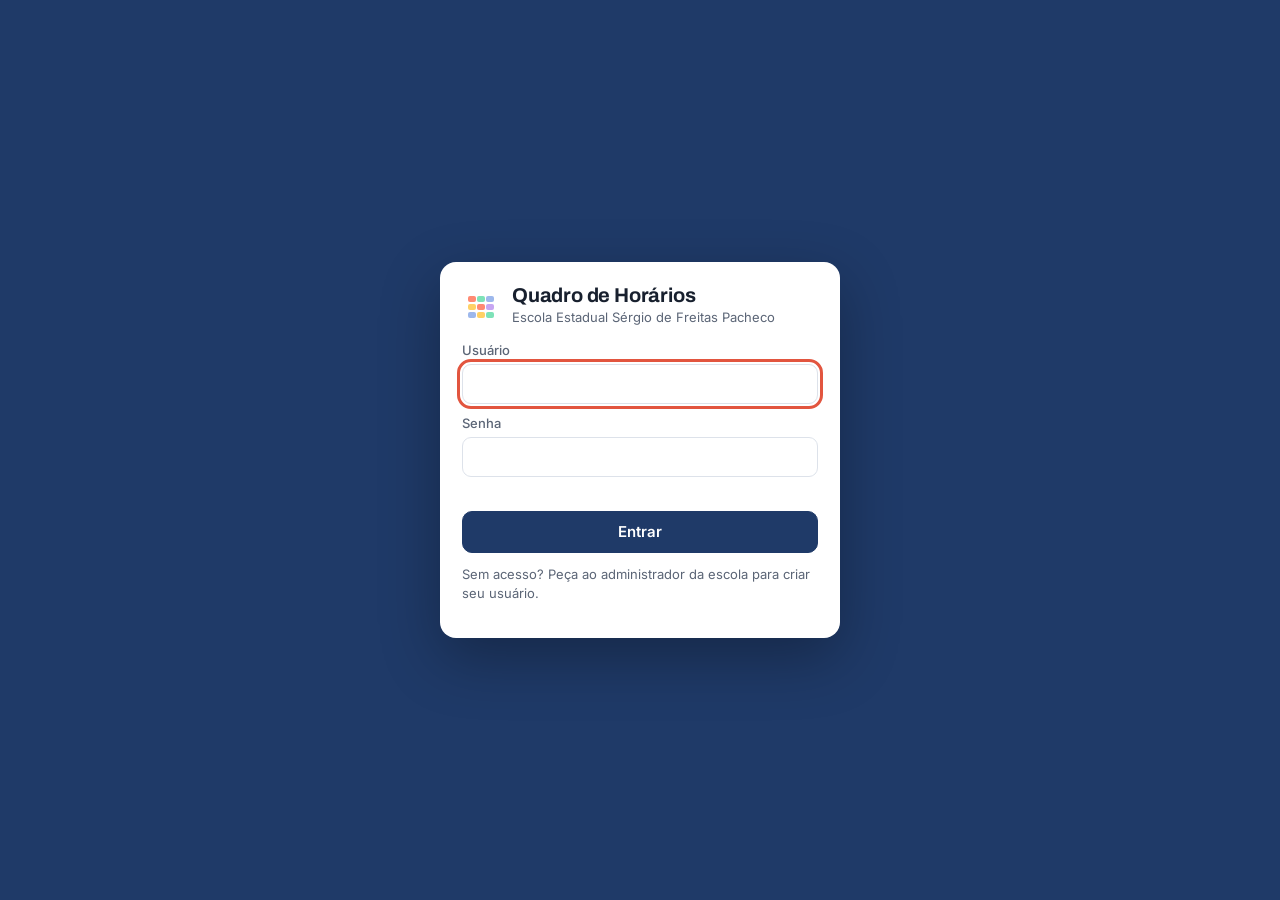
==== commit 9756ea28: "Horários reais dos turnos e intervalos (recreio e almoço) na grade Co-Authored-By: Claude Opus 5.5 <" ====
--- a/index.html
+++ b/index.html
@@ -103,6 +103,8 @@
 .cell.flash{animation:fl 1.2s 2}
 @keyframes fl{50%{outline:4px solid var(--accent)}}
 @media (prefers-reduced-motion:reduce){.cell{transition:none}.cell.flash{animation:none;outline:4px solid var(--accent)}}
+.sched tr.ivr td{height:auto}
+.intv{text-align:center;font-size:12px;font-weight:600;color:var(--muted);background:repeating-linear-gradient(90deg,var(--panel2) 0 10px,transparent 10px 14px);border-radius:8px;padding:3px}
 .tray .it{display:flex;gap:8px;align-items:center;padding:8px;border-radius:10px;border:1px solid var(--line);margin-bottom:6px;background:var(--panel);cursor:grab}
 .tray .it:active{cursor:grabbing}
 .tray .it .c{width:10px;align-self:stretch;border-radius:5px}
@@ -181,6 +183,7 @@
     <a href="#atribuicoes" data-r="atribuicoes">Distribuição de aulas</a>
     <div class="sep">Horário</div>
     <a href="#grade" data-r="grade">Grade de horários</a>
+    <a href="#pedidos" data-r="pedidos">Pedidos dos professores <span class="n" id="nPed" hidden></span></a>
     <a href="#validacao" data-r="validacao">Validação <span class="n" id="nConf" hidden></span></a>
     <a href="#relatorios" data-r="relatorios">Relatórios e exportação</a>
     <a href="#ajustes" data-r="ajustes">Configurações</a>
@@ -567,9 +570,9 @@
         escola: 'Escola Estadual Sérgio de Freitas Pacheco', ano: 2026,
         dias: ['Segunda', 'Terça', 'Quarta', 'Quinta', 'Sexta'],
         turnos: {
-          M: { nome: 'Matutino', horarios: ['07:00', '07:50', '08:40', '09:50', '10:40', '11:30', '12:20'] },
-          V: { nome: 'Vespertino', horarios: ['13:00', '13:50', '14:40', '15:50', '16:40', '17:30'] },
-          N: { nome: 'Noturno', horarios: ['19:00', '19:45', '20:30', '21:25', '22:10', '22:55'] }
+          M: { nome: 'Matutino', horarios: ['06:55', '07:45', '08:35', '09:45', '10:33', '11:21', '13:10'], intervalos: [{ ini: '09:25', fim: '09:45', nome: 'Recreio' }, { ini: '12:10', fim: '13:10', nome: 'Almoço (EMTI)' }] },
+          V: { nome: 'Vespertino', horarios: ['13:10', '14:00', '14:50', '15:55', '16:45'], intervalos: [{ ini: '15:40', fim: '15:55', nome: 'Recreio' }] },
+          N: { nome: 'Noturno', horarios: ['19:00', '19:33', '20:07', '21:00', '21:33', '22:07'], intervalos: [{ ini: '20:40', fim: '21:00', nome: 'Recreio' }] }
         },
         prefs: { maxMesmaDiscDia: 2, permitirDupla: true }
       },
@@ -590,10 +593,84 @@
   M.hor = (t, a) => (st.config.turnos[t.turno]?.horarios || [])[a] || ('Aula ' + (a + 1));
   M.chaveTempo = (t, d, a) => d + '|' + M.hor(t, a);
   M.indisp = Object.fromEntries(st.professores.map(p => [p.id, new Set(p.indisp || [])]));
+  M.regras = ((st.config && st.config.regras) || []).filter(r => r.ativo !== false && M.prof[r.prof]);
+  M.maxDia = {};
+  for (const r of M.regras) {
+    if (r.tipo === 'nao' || r.tipo === 'dias') {
+      const bloq = r.tipo === 'nao' ? r.dias : st.config.dias.map((x, i) => i).filter(i => !r.dias.includes(i));
+      for (const d of bloq) for (const tu of Object.values(st.config.turnos)) for (const h of tu.horarios) M.indisp[r.prof].add(d + '|' + h);
+    }
+    if (r.tipo === 'max') M.maxDia[r.prof] = Math.min(M.maxDia[r.prof] ?? 99, r.n);
+  }
   M.cells = function* () { for (const t of st.turmas) { const g = st.grade[t.id] || {}; for (const [k, aid] of Object.entries(g)) { const [d, a] = k.split('-').map(Number); yield { t, d, a, aid, at: M.atr[aid] }; } } };
   M.contagem = () => { const c = {}; for (const x of M.cells()) if (x.at) c[x.aid] = (c[x.aid] || 0) + 1; return c; };
   return M;
 }
+
+/* ---------- Pedidos dos professores (regras) ---------- */
+const Regras = {
+  TIPOS: { seq: 'Aulas seguidas no dia', min: 'Aulas no dia (mínimo)', dias: 'Só dá aula nestes dias', nao: 'Não dá aula nestes dias', max: 'Máximo de aulas por dia' },
+  descreve(r, st) {
+    const p = (st.professores.find(x => x.id === r.prof) || {}).nome || '?', D = st.config.dias, ds = (r.dias || []).map(i => D[i] || '?');
+    const lista = a => a.length > 1 ? a.slice(0, -1).join(', ') + ' e ' + a[a.length - 1] : a[0] || '?';
+    if (r.tipo === 'seq') return `${p}: ${r.n} aulas seguidas na ${ds[0]}`;
+    if (r.tipo === 'min') return `${p}: pelo menos ${r.n} aula${r.n > 1 ? 's' : ''} na ${ds[0]}`;
+    if (r.tipo === 'dias') return `${p}: só dá aula ${lista(ds.map(x => 'na ' + x))}`;
+    if (r.tipo === 'nao') return `${p}: não dá aula ${lista(ds.map(x => 'na ' + x))}`;
+    if (r.tipo === 'max') return `${p}: no máximo ${r.n} aulas por dia`;
+    return p;
+  },
+  /* uma linha de texto -> [{prof, tipo, dias, n}] ou {erro, candidatos} */
+  interpretar(txt, st) {
+    const t = ' ' + U.norm(txt).replace(/[.,;:!?()]/g, ' ') + ' ';
+    const nomesDias = ['segunda', 'terca', 'quarta', 'quinta', 'sexta', 'sabado'];
+    const dias = []; for (const m of t.matchAll(/\b(segunda|terca|quarta|quinta|sexta|sabado)(-feira|s)?\b/g)) { const i = nomesDias.indexOf(m[1]); if (i < st.config.dias.length && !dias.includes(i)) dias.push(i); }
+    const pal = { um: 1, uma: 1, dois: 2, duas: 2, tres: 3, quatro: 4, cinco: 5, seis: 6, sete: 7 };
+    const nm = /\b(\d{1,2}|uma?|dois|duas|tres|quatro|cinco|seis|sete)\s+aulas?\b/.exec(t) || /\b(\d{1,2})\b/.exec(t);
+    const n = nm ? (pal[nm[1]] || parseInt(nm[1], 10)) : null;
+    // professor
+    const skip = ['de', 'da', 'do', 'das', 'dos', 'e'];
+    const sc = st.professores.map(p => { const tk = U.norm(p.nome).split(' ').filter(w => w.length > 1 && !skip.includes(w)); const hit = tk.filter(w => t.includes(' ' + w + ' ')); return { p, hit: hit.length, first: t.includes(' ' + tk[0] + ' ') }; }).filter(x => x.hit > 0);
+    const melhor = Math.max(0, ...sc.map(x => x.hit + (x.first ? 0.5 : 0)));
+    const cands = sc.filter(x => x.hit + (x.first ? 0.5 : 0) === melhor).map(x => x.p);
+    let tipo = null;
+    if (/\b(no maximo|maximo|nao mais (de|que)|ate)\s+(\d{1,2}|uma?|dois|duas|tres|quatro|cinco|seis|sete)\s+aulas?\b/.test(t) || /\bmais (de|que) \d+ aulas?\b/.test(t)) tipo = 'max';
+    else if (/(seguid|sequenc|sequencia|consecutiv|geminad|emendad|em bloco|juntas|direto|corrid)/.test(t)) tipo = 'seq';
+    else if (/\b(nao|sem aula|folga|livre|nenhuma aula|exceto|menos)\b/.test(t)) tipo = 'nao';
+    else if (/\b(so|somente|apenas|unicamente)\b/.test(t)) tipo = 'dias';
+    else if (dias.length) tipo = 'min';
+    const r = { prof: cands.length === 1 ? cands[0].id : '', tipo, dias, n, texto: String(txt).trim() };
+    if (/mais (de|que) (\d+)/.test(t) && tipo === 'max') r.n = parseInt(/mais (de|que) (\d+)/.exec(t)[2], 10);
+    const avisos = [];
+    if (!cands.length) avisos.push('Não reconheci o professor.');
+    if (cands.length > 1) avisos.push('Mais de um professor combina: ' + cands.map(p => p.nome).join(', ') + '. Escolha o certo.');
+    if (!tipo) avisos.push('Não entendi o tipo de pedido. Escolha abaixo.');
+    if ((tipo === 'seq' || tipo === 'min' || tipo === 'dias' || tipo === 'nao') && !dias.length) avisos.push('Não encontrei o dia da semana.');
+    if ((tipo === 'seq' || tipo === 'max') && !n) avisos.push('Não encontrei a quantidade de aulas.');
+    if (tipo === 'min' && !r.n) r.n = 1;
+    if (tipo === 'seq' && r.n === 1) avisos.push('Uma aula só não forma sequência; confira a quantidade.');
+    // seq/min com vários dias vira uma regra por dia
+    const regras = (tipo === 'seq' || tipo === 'min') && dias.length > 1 ? dias.map(d => ({ ...r, dias: [d] })) : [r];
+    return { regras, avisos, candidatos: cands.map(p => p.id) };
+  },
+  /* situação de cada regra na grade atual */
+  checar(st) {
+    const M = Modelo(st), out = [];
+    for (const r of M.regras) {
+      const mine = []; for (const x of M.cells()) if (x.at && x.at.prof === r.prof) mine.push(x);
+      let ok = true, det = '';
+      if (r.tipo === 'seq') {
+        const d = r.dias[0]; let best = 0;
+        for (const tu of Object.keys(st.config.turnos)) { const idx = [...new Set(mine.filter(x => x.d === d && x.t.turno === tu).map(x => st.config.turnos[tu].horarios.indexOf(M.hor(x.t, x.a))))].sort((a, b) => a - b); let run = 0, prev = -9; for (const i of idx) { run = i === prev + 1 ? run + 1 : 1; prev = i; best = Math.max(best, run); } }
+        ok = best >= r.n; det = `maior sequência na ${st.config.dias[d]}: ${best}`;
+      } else if (r.tipo === 'min') { const c = mine.filter(x => x.d === r.dias[0]).length; ok = c >= r.n; det = `${c} aula(s) na ${st.config.dias[r.dias[0]]}`; }
+      else if (r.tipo === 'max') { const por = {}; mine.forEach(x => por[x.d] = (por[x.d] || 0) + 1); const mx = Math.max(0, ...Object.values(por)); ok = mx <= r.n; det = `máximo atual: ${mx} por dia`; }
+      else { const bloq = r.tipo === 'nao' ? r.dias : st.config.dias.map((x, i) => i).filter(i => !r.dias.includes(i)); const c = mine.filter(x => bloq.includes(x.d)).length; ok = c === 0; det = c ? `${c} aula(s) em dia não permitido` : 'nenhuma aula em dia não permitido'; }
+      out.push({ id: r.id, ok, det, txt: Regras.descreve(r, st) });
+    }
+    return out;
+  }
+};
 
 /* ---------- Validação ---------- */
 function validar(st) {
@@ -625,6 +702,7 @@
     if (atribuida !== prevista) probs.push({ tipo: 'carga', grav: 1, msg: `${p.nome}: carga prevista ${prevista}, atribuída ${atribuida} (${atribuida > prevista ? 'acima' : 'abaixo'} do previsto)`, prof: p.id });
     if (naGrade > prevista) probs.push({ tipo: 'carga', grav: 2, msg: `${p.nome}: ${naGrade} aulas na grade, acima da carga prevista (${prevista})`, prof: p.id });
   }
+  if (Object.keys(ocup).length) for (const r of Regras.checar(st)) if (!r.ok) { const rg = M.regras.find(x => x.id === r.id); probs.push({ tipo: 'regra', grav: 2, msg: `Pedido não atendido — ${r.txt} (${r.det})`, prof: rg && rg.prof, regra: r.id }); }
   for (const t of st.turmas) {
     const dem = st.atribs.filter(a => a.turma === t.id).reduce((s, a) => s + a.aulas, 0), cap = t.aulasDia * M.diasT(t);
     if (dem > cap) probs.push({ tipo: 'capacidade', grav: 3, msg: `${t.nome}: ${dem} aulas previstas para ${cap} horários (${t.aulasDia} por dia) — aumente as aulas por dia`, turma: t.id });
@@ -655,23 +733,24 @@
     const dificuldade = a => cargaProf[a.prof] * 2 + dispProf[a.prof] * 3 + a.aulas + (M.turma[a.turma].aulasDia * M.diasT(M.turma[a.turma]) - st.atribs.filter(x => x.turma === a.turma).reduce((s, x) => s + x.aulas, 0) < 3 ? 15 : 0);
 
     function tentativa() {
-      const grade = {}, profOc = {}, discDia = {}, turmaDia = {}, profDia = {};
+      const grade = {}, profOc = {}, discDia = {}, turmaDia = {}, profDia = {}, profTot = {};
       const put = (t, d, a, at) => {
         (grade[t.id] ||= {})[d + '-' + a] = at.id;
         profOc[at.prof + '@' + M.chaveTempo(t, d, a)] = t.id + '|' + d + '-' + a;
         discDia[at.id + '|' + d] = (discDia[at.id + '|' + d] || 0) + 1;
         turmaDia[t.id + '|' + d] = (turmaDia[t.id + '|' + d] || 0) + 1;
         (profDia[at.prof + '|' + t.turno + '|' + d] ||= []).push(a);
+        profTot[at.prof + '|' + d] = (profTot[at.prof + '|' + d] || 0) + 1;
       };
       const del = (t, d, a) => {
         const aid = grade[t.id][d + '-' + a], at = M.atr[aid]; delete grade[t.id][d + '-' + a];
         delete profOc[at.prof + '@' + M.chaveTempo(t, d, a)];
         discDia[at.id + '|' + d]--; turmaDia[t.id + '|' + d]--;
-        const L = profDia[at.prof + '|' + t.turno + '|' + d]; L.splice(L.indexOf(a), 1); return at;
+        const L = profDia[at.prof + '|' + t.turno + '|' + d]; L.splice(L.indexOf(a), 1); profTot[at.prof + '|' + d]--; return at;
       };
       for (const t of T) for (const [k, aid] of Object.entries(base[t.id])) { const [d, a] = k.split('-').map(Number); put(t, d, a, M.atr[aid]); }
       const livre = (t, d, a) => !(grade[t.id] && grade[t.id][d + '-' + a]);
-      const pode = (t, d, a, at) => a < t.aulasDia && livre(t, d, a) && !profOc[at.prof + '@' + M.chaveTempo(t, d, a)] && !M.indisp[at.prof].has(M.chaveTempo(t, d, a));
+      const pode = (t, d, a, at) => a < t.aulasDia && livre(t, d, a) && !profOc[at.prof + '@' + M.chaveTempo(t, d, a)] && !M.indisp[at.prof].has(M.chaveTempo(t, d, a)) && (M.maxDia[at.prof] == null || (profTot[at.prof + '|' + d] || 0) < M.maxDia[at.prof]);
       const custo = (t, d, a, at) => {
         let c = 0;
         const n = discDia[at.id + '|' + d] || 0;
@@ -688,9 +767,49 @@
         if (dem < cap) c += a * 0.6; // deixa as sobras no fim do dia
         return c + rnd() * 1.2;
       };
+      // pedidos dos professores: aulas seguidas / mínimo no dia são colocadas antes das demais
+      const rest = {}, consumido = {}, regrasFalhas = [];
+      for (const a of unidades) rest[a.id] = (rest[a.id] || 0) + 1;
+      const usa = a => { rest[a.id]--; consumido[a.id] = (consumido[a.id] || 0) + 1; };
+      const devolve = a => { rest[a.id]++; consumido[a.id]--; };
+      const emb = arr => arr.map(x => [rnd(), x]).sort((a, b) => a[0] - b[0]).map(x => x[1]);
+      for (const r of emb(M.regras.filter(r => r.tipo === 'seq' || r.tipo === 'min'))) {
+        const p = r.prof, d = r.dias[0], ats = st.atribs.filter(a => a.prof === p && M.turma[a.turma]);
+        if (d == null || d >= D) { regrasFalhas.push(r.id); continue; }
+        let ok = false;
+        if (r.tipo === 'seq') {
+          for (const tu of emb([...new Set(ats.map(a => M.turma[a.turma].turno))])) {
+            const H = st.config.turnos[tu].horarios;
+            for (const s0 of emb([...Array(Math.max(0, H.length - r.n + 1)).keys()])) {
+              const feitos = []; let bom = true;
+              for (let k = s0; k < s0 + r.n; k++) {
+                if (profOc[p + '@' + d + '|' + H[k]]) continue;
+                let best = null, bc = Infinity;
+                for (const a of ats) { if (!(rest[a.id] > 0)) continue; const t = M.turma[a.turma]; if (t.turno !== tu || d >= M.diasT(t)) continue; if (pode(t, d, k, a)) { const c = custo(t, d, k, a); if (c < bc) { bc = c; best = [t, a]; } } }
+                if (!best) { bom = false; break; }
+                put(best[0], d, k, best[1]); usa(best[1]); feitos.push([best[0], k, best[1]]);
+              }
+              if (bom) { ok = true; break; }
+              for (const [t, k, a] of feitos) { del(t, d, k); devolve(a); }
+            }
+            if (ok) break;
+          }
+        } else {
+          let falta = r.n - (profTot[p + '|' + d] || 0);
+          while (falta > 0) {
+            let best = null, bc = Infinity;
+            for (const a of ats) { if (!(rest[a.id] > 0)) continue; const t = M.turma[a.turma]; if (d >= M.diasT(t)) continue; for (let k = 0; k < t.aulasDia; k++) if (pode(t, d, k, a)) { const c = custo(t, d, k, a); if (c < bc) { bc = c; best = [t, k, a]; } } }
+            if (!best) break;
+            put(best[0], d, best[1], best[2]); usa(best[2]); falta--;
+          }
+          ok = falta <= 0;
+        }
+        if (!ok) regrasFalhas.push(r.id);
+      }
       const ord = unidades.slice().sort((x, y) => (dificuldade(y) - dificuldade(x)) || (rnd() - 0.5));
       const falhas = [];
       for (const at of ord) {
+        if (consumido[at.id] > 0) { consumido[at.id]--; continue; }
         const t = M.turma[at.turma]; let best = null, bc = Infinity;
         for (let d = 0; d < M.diasT(t); d++) for (let a = 0; a < t.aulasDia; a++) if (pode(t, d, a, at)) { const c = custo(t, d, a, at); if (c < bc) { bc = c; best = [d, a]; } }
         if (best) { put(t, best[0], best[1], at); continue; }
@@ -704,7 +823,7 @@
           const kTempo = at.prof + '@' + M.chaveTempo(t, d, a);
           const bloqT = !livre(t, d, a) ? [t, d, a] : null;
           const bloqP = profOc[kTempo] ? profOc[kTempo].split('|') : null;
-          if (bloqT && bloqP) continue;
+          if ((bloqT && bloqP) || (!bloqT && !bloqP)) continue;
           let tb, db, ab;
           if (bloqT) [tb, db, ab] = bloqT; else { tb = M.turma[bloqP[0]]; [db, ab] = bloqP[1].split('-').map(Number); }
           if (base[tb.id][db + '-' + ab]) continue;
@@ -714,7 +833,6 @@
             if (d2 === db && a2 === ab) continue;
             if (pode(tb, d2, a2, mov)) { const c = custo(tb, d2, a2, mov); if (c < dc) { dc = c; dest = [d2, a2]; } }
           }
-          if (dest && pode(t, d, a, at)) { put(tb, dest[0], dest[1], mov); put(t, d, a, at); ok = true; break; }
           if (dest) { put(tb, dest[0], dest[1], mov); if (pode(t, d, a, at)) { put(t, d, a, at); ok = true; break; } del(tb, dest[0], dest[1]); }
           put(tb, db, ab, mov);
         }
@@ -742,21 +860,21 @@
             if (!other) { del(t, d, a); if (pode(t, d2, a2, at)) { put(t, d2, a2, at); feito = true; } else put(t, d, a, at); continue; }
             const ot = M.atr[other]; if ((discDia[other + '|' + d] || 0) > 0) continue;
             del(t, d, a); del(t, d2, a2);
-            if (pode(t, d2, a2, at) && pode(t, d, a, ot)) { put(t, d2, a2, at); put(t, d, a, ot); feito = true; }
+            if (pode(t, d2, a2, at)) { put(t, d2, a2, at); if (pode(t, d, a, ot)) { put(t, d, a, ot); feito = true; } else { del(t, d2, a2); put(t, d, a, at); put(t, d2, a2, ot); } }
             else { put(t, d, a, at); put(t, d2, a2, ot); }
           }
         }
       }
-      return { grade, falhas, custo: custoTotal() };
+      return { grade, falhas, custo: custoTotal(), regrasFalhas };
     }
     let best = null, n = 0;
     do {
       const r = tentativa(); n++;
-      const score = r.falhas.length * 10000 + r.custo;
+      const score = r.falhas.length * 10000 + r.regrasFalhas.length * 3000 + r.custo;
       if (!best || score < best.score) best = { ...r, score };
       if (opt.onProgress) await opt.onProgress(n, best, Date.now() - ini, tempo);
       else await new Promise(r => setTimeout(r, 0));
-      if (best.falhas.length === 0 && best.custo === 0) break;
+      if (best.falhas.length === 0 && best.regrasFalhas.length === 0 && best.custo === 0) break;
     } while (Date.now() - ini < tempo && n < (opt.maxTentativas || 400));
     // motivos das não alocadas
     const naoAlocadas = [];
@@ -775,6 +893,8 @@
     const horariosTurno = []; for (let d = 0; d < M.diasT(t); d++) for (let a = 0; a < t.aulasDia; a++) horariosTurno.push(M.chaveTempo(t, d, a));
     const dispNoTurno = horariosTurno.filter(k => !indisp.has(k)).length;
     const cargaNoTurno = st.atribs.filter(a => a.prof === p.id && M.turma[a.turma] && M.turma[a.turma].turno === t.turno).reduce((s, a) => s + a.aulas, 0);
+    const totP = st.atribs.filter(a => a.prof === p.id).reduce((s, a) => s + a.aulas, 0);
+    if (M.maxDia[p.id] != null && totP > M.maxDia[p.id] * D) return `O pedido “no máximo ${M.maxDia[p.id]} aulas por dia” deixa ${p.nome} com ${M.maxDia[p.id] * D} horários na semana, mas ele(a) tem ${totP} aulas. Aumente o máximo ou redistribua aulas.`;
     if (cargaNoTurno > dispNoTurno) return `${p.nome} tem ${cargaNoTurno} aulas no turno ${st.config.turnos[t.turno].nome.toLowerCase()}, mas só ${dispNoTurno} horários disponíveis nesse turno.`;
     if (!livresT.length) return `A grade de ${t.nome} está cheia.`;
     if (!comum.length) {
@@ -785,7 +905,7 @@
   }
 };
 
-if (typeof module !== 'undefined' && module.exports) module.exports = { U, Zip, XLSX, PDF, Importer, Store, Modelo, validar, Gerador };
+if (typeof module !== 'undefined' && module.exports) module.exports = { U, Zip, XLSX, PDF, Importer, Store, Modelo, validar, Gerador, Regras };
 
 </script>
 <script>
@@ -947,8 +1067,9 @@
   for (const k of ['professores', 'turmas', 'disciplinas', 'atribs']) S[k] = S[k] || [];
   S.grade = S.grade || {}; S.fixas = S.fixas || {};
   S.professores.forEach(p => p.indisp = p.indisp || []);
-}
-function recalc() { M = Modelo(S); PROBS = validar(S); const n = PROBS.filter(p => p.grav >= 2).length; const b = $('nConf'); b.hidden = !n; b.textContent = n; $('escNome').textContent = S.config.escola || 'Gestão escolar'; }
+  S.config.regras = S.config.regras || [];
+}
+function recalc() { M = Modelo(S); PROBS = validar(S); const n = PROBS.filter(p => p.grav >= 2).length; const b = $('nConf'); b.hidden = !n; b.textContent = n; const np = PROBS.filter(p => p.tipo === 'regra').length, bp = $('nPed'); bp.hidden = !np; bp.textContent = np; $('escNome').textContent = S.config.escola || 'Gestão escolar'; }
 function mudou(...ks) { recalc(); P.mark(...ks); }
 function snap() { UI.undo.push(JSON.stringify({ grade: S.grade, fixas: S.fixas })); if (UI.undo.length > 40) UI.undo.shift(); }
 function desfazer() { const s = UI.undo.pop(); if (!s) return toast('Nada para desfazer.'); const o = JSON.parse(s); S.grade = o.grade; S.fixas = o.fixas; mudou('grade'); render(); toast('Desfeito.'); }
@@ -993,6 +1114,9 @@
 function conflitosSet() { const s = new Set(); for (const p of PROBS) { if (p.tipo === 'choque') p.cells.forEach(c => s.add(c.join('|'))); if (p.tipo === 'indisp' || p.tipo === 'fora') s.add([p.turma, p.d, p.a].join('|')); } return s; }
 function ordTurmas() { const o = { M: 0, V: 1, N: 2 }; return S.turmas.slice().sort((a, b) => (o[a.turno] ?? 3) - (o[b.turno] ?? 3) || (a.ordem ?? 0) - (b.ordem ?? 0) || a.nome.localeCompare(b.nome, 'pt')); }
 const turnoNome = k => S.config.turnos[k]?.nome || k;
+/* intervalo (recreio/almoço) que fica logo antes da aula de índice a */
+function intervaloAntes(tu, a) { const c = S.config.turnos[tu]; if (!c || !a) return null; const h = c.horarios[a], ant = c.horarios[a - 1]; return (c.intervalos || []).find(iv => iv.fim <= h && iv.ini >= ant) || null; }
+const txtIntervalo = iv => `${iv.nome} · ${iv.ini}–${iv.fim}`;
 
 /* ---------------- roteamento ---------------- */
 const VIEWS = {};
@@ -1273,6 +1397,7 @@
   const conf = conflitosSet(), g = S.grade[t.id] || {}, hs = S.config.turnos[t.turno]?.horarios || [], cont = contagem();
   let rows = '';
   for (let a = 0; a < t.aulasDia; a++) {
+    const iv = intervaloAntes(t.turno, a); if (iv) rows += `<tr class="ivr"><td class="h"></td><td colspan="${S.config.dias.length}"><div class="intv">${E(txtIntervalo(iv))}</div></td></tr>`;
     rows += `<tr><td class="h"><b>${a + 1}ª</b>${hs[a] || ''}</td>`;
     for (let d = 0; d < S.config.dias.length; d++) {
       if (d >= M.diasT(t)) { rows += `<td><div class="cell off" aria-label="sem aula"></div></td>`; continue; }
@@ -1304,6 +1429,7 @@
     const hs = S.config.turnos[tu].horarios;
     html += `<h3 style="margin-top:14px">${E(turnoNome(tu))}</h3><div class="scroll"><table class="sched"><thead><tr><th style="width:74px"></th>${S.config.dias.map(d => `<th>${E(d)}</th>`).join('')}</tr></thead><tbody>`;
     hs.forEach((h, a) => {
+      const iv = intervaloAntes(tu, a); if (iv) html += `<tr class="ivr"><td class="h"></td><td colspan="${S.config.dias.length}"><div class="intv">${E(txtIntervalo(iv))}</div></td></tr>`;
       html += `<tr><td class="h"><b>${a + 1}ª</b>${h}</td>`;
       for (let d = 0; d < S.config.dias.length; d++) {
         const aqui = minhas.filter(x => x.t.turno === tu && x.d === d && M.hor(x.t, x.a) === h), k = d + '|' + h;
@@ -1436,6 +1562,7 @@
    <label class="row"><input type="radio" name="gm" value="novo" ${temAulas ? '' : 'checked'}> Montar do zero${nFix ? ` (mantendo as ${nFix} aulas fixadas 📌)` : ''}</label>
    <label class="row"><input type="radio" name="gm" value="completar" ${temAulas ? 'checked' : ''}> Completar a grade atual (mantém as aulas já colocadas)</label>
    <label class="f">Tempo de busca<select id="gTempo"><option value="4000">Rápido (4 s)</option><option value="10000" selected>Normal (10 s)</option><option value="25000">Caprichado (25 s)</option></select></label>
+   ${S.config.regras.filter(r => r.ativo !== false).length ? `<p class="hint" style="margin:0">Vai respeitar ${S.config.regras.filter(r => r.ativo !== false).length} pedido(s) de professores. <a href="#pedidos" data-x>Ver pedidos</a></p>` : `<p class="hint" style="margin:0">Tem pedidos de professores (ex.: “4 aulas seguidas na segunda”)? <a href="#pedidos" data-x>Cadastre antes de gerar</a>.</p>`}
   </div><div id="gProg" hidden><div class="prog"><i id="gBar" style="width:0"></i></div><p class="hint" id="gTxt">Preparando…</p></div>
   <div class="row" style="justify-content:flex-end" id="gBtns"><button class="btn" data-x>Cancelar</button><button class="btn acc" data-act="gerarOk">Gerar</button></div>`);
 };
@@ -1448,13 +1575,68 @@
   const tot = S.atribs.filter(a => a.prof).reduce((s, a) => s + a.aulas, 0), falt = r.naoAlocadas.reduce((s, x) => s + x.qtd, 0);
   modal(`<h2>${falt ? `Horário gerado com ${falt} aula(s) sem lugar` : 'Horário gerado sem pendências'}</h2><p>${tot - falt} de ${tot} aulas distribuídas em ${r.tentativas} combinações testadas.${S.atribs.some(a => !a.prof) ? ' Aulas sem professor definido ficam de fora até você definir o professor.' : ''}</p>
   ${falt ? `<div class="opts" style="margin:10px 0">${r.naoAlocadas.map(n => { const a = M.atr[n.atr]; return `<div class="opt" style="cursor:default"><span class="dot" style="background:${M.disc[a.disc]?.cor}"></span><span><b>${E(M.disc[a.disc]?.nome)} — ${E(M.turma[a.turma]?.nome)} (${n.qtd})</b><small>${E(n.motivo)}</small></span></div>`; }).join('')}</div>` : ''}
+  ${(() => { const rs = Regras.checar(S); if (!rs.length) return ''; const nao = rs.filter(r => !r.ok); return `<p style="margin:10px 0 4px"><b>Pedidos dos professores:</b> ${rs.length - nao.length} de ${rs.length} atendidos.</p>${nao.map(r => `<p class="hint" style="margin:2px 0;color:var(--bad)">✕ ${E(r.txt)} — ${E(r.det)}</p>`).join('')}`; })()}
   <div class="row" style="justify-content:flex-end"><button class="btn" data-act="verValid">Ver validação</button><button class="btn pri" data-x>Ver grade</button></div>`);
   location.hash = '#grade'; render();
 };
 ACT.verValid = () => { fecha(); location.hash = '#validacao'; };
 
+/* ---------------- PEDIDOS DOS PROFESSORES ---------------- */
+VIEWS.pedidos = () => {
+  const st = Object.fromEntries(Regras.checar(S).map(r => [r.id, r])), temGrade = Object.values(S.grade).some(g => Object.keys(g).length);
+  const regras = S.config.regras;
+  const pend = UI.pedidos || [];
+  return `<div class="top"><div><h1>Pedidos dos professores</h1><p>Escreva os pedidos do jeito que você falaria. O sistema interpreta, você confere e o gerador respeita na próxima vez que gerar o horário.</p></div>${regras.length ? '<button class="btn acc" data-act="gerar">Gerar horário com os pedidos</button>' : ''}</div>
+  <div class="card"><label class="f" for="pedTxt">Escreva um pedido por linha</label>
+  <textarea id="pedTxt" style="min-height:110px;margin-top:6px" placeholder="Professor Adalermo quer 4 aulas seguidas na segunda&#10;Jaqueline só pode dar aula na terça, quarta e quinta&#10;A professora Leda não pode na sexta&#10;Henrique no máximo 6 aulas por dia&#10;Maria Cristina quer 2 aulas na quarta">${E(UI.pedTxt || '')}</textarea>
+  <div class="row" style="margin-top:10px"><button class="btn pri" data-act="interpretar">Interpretar</button><span class="hint">Entendo: aulas seguidas num dia, mínimo de aulas num dia, só em certos dias, não em certos dias e máximo de aulas por dia.</span></div></div>
+  ${pend.length ? `<div class="card" style="margin-top:14px"><div class="row"><h2>Confira como entendi</h2><span class="sp"></span><button class="btn" data-act="pedDescarta">Descartar</button><button class="btn acc" data-act="pedConfirma">Adicionar ${pend.length} pedido${pend.length > 1 ? 's' : ''}</button></div>
+    <div class="grid" style="margin-top:10px">${pend.map((r, i) => editorRegra(r, i)).join('')}</div></div>` : ''}
+  <div class="card" style="margin-top:14px;padding:0"><div class="row" style="padding:14px 16px"><h2>Pedidos cadastrados</h2><span class="tag">${regras.length}</span></div>
+  ${regras.length ? `<div class="tbl" style="border:0;border-radius:0"><table class="stack"><thead><tr><th>Pedido</th><th>Como o sistema aplica</th><th>Situação na grade</th><th></th></tr></thead><tbody>${regras.map(r => { const s = st[r.id]; return `<tr><td class="muted" style="max-width:280px">${E(r.texto || '—')}</td><td><b>${E(Regras.descreve(r, S))}</b></td><td>${r.ativo === false ? '<span class="tag">desligado</span>' : !temGrade ? '<span class="tag">aguardando gerar</span>' : s ? (s.ok ? `<span class="tag ok">atendido</span>` : `<span class="tag bad">não atendido</span>`) + ` <span class="hint">${E(s.det)}</span>` : ''}</td>
+    <td class="row" style="flex-wrap:nowrap"><button class="btn sm" data-act="pedLiga" data-id="${r.id}">${r.ativo === false ? 'Ligar' : 'Desligar'}</button><button class="btn sm ghost danger" data-act="pedDel" data-id="${r.id}">Excluir</button></td></tr>`; }).join('')}</tbody></table></div>` : '<p class="empty">Nenhum pedido ainda.</p>'}</div>`;
+};
+function editorRegra(r, i) {
+  const D = S.config.dias, um = r.tipo === 'seq' || r.tipo === 'min';
+  return `<div class="card" style="background:var(--panel2)"><p class="hint" style="margin:0 0 8px">“${E(r.texto)}”</p>${(r.avisos || []).map(x => `<p style="color:var(--warn);margin:0 0 6px;font-size:13px">⚠ ${E(x)}</p>`).join('')}
+  <div class="row"><select data-pe="prof" data-i="${i}" aria-label="Professor" style="max-width:280px"><option value="">— professor —</option>${S.professores.map(p => `<option value="${p.id}" ${p.id === r.prof ? 'selected' : ''}>${E(p.nome)}</option>`).join('')}</select>
+  <select data-pe="tipo" data-i="${i}" aria-label="Tipo"><option value="">— tipo de pedido —</option>${Object.entries(Regras.TIPOS).map(([k, v]) => `<option value="${k}" ${k === r.tipo ? 'selected' : ''}>${v}</option>`).join('')}</select>
+  ${r.tipo === 'seq' || r.tipo === 'min' || r.tipo === 'max' ? `<label class="row" style="gap:6px">Aulas <input type="number" min="1" max="10" data-pe="n" data-i="${i}" value="${r.n || ''}"></label>` : ''}
+  ${r.tipo && r.tipo !== 'max' ? (um ? `<select data-pe="dia" data-i="${i}" aria-label="Dia"><option value="">— dia —</option>${D.map((d, k) => `<option value="${k}" ${r.dias[0] === k ? 'selected' : ''}>${d}</option>`).join('')}</select>` : `<span class="row" style="gap:8px">${D.map((d, k) => `<label class="row" style="gap:3px"><input type="checkbox" data-pe="dias" data-i="${i}" value="${k}" ${r.dias.includes(k) ? 'checked' : ''}>${d.slice(0, 3)}</label>`).join('')}</span>`) : ''}
+  <span class="sp"></span><button class="btn sm ghost" data-act="pedTira" data-i="${i}">Remover</button></div>
+  <p style="margin:8px 0 0"><b>${r.prof && r.tipo ? E(Regras.descreve(r, S)) : '<span class="muted">Complete o professor e o tipo.</span>'}</b></p></div>`;
+}
+VIEWS.pedidos.after = () => {
+  const ta = $('pedTxt'); ta.oninput = () => UI.pedTxt = ta.value;
+  $('main').querySelectorAll('[data-pe]').forEach(el => el.onchange = () => {
+    const r = UI.pedidos[+el.dataset.i], k = el.dataset.pe;
+    if (k === 'prof') r.prof = el.value; else if (k === 'tipo') { r.tipo = el.value; if ((r.tipo === 'seq' || r.tipo === 'min') && r.dias.length > 1) r.dias = r.dias.slice(0, 1); if (r.tipo === 'min' && !r.n) r.n = 1; }
+    else if (k === 'n') r.n = Math.max(1, +el.value || 1); else if (k === 'dia') r.dias = el.value === '' ? [] : [+el.value];
+    else if (k === 'dias') r.dias = [...$('main').querySelectorAll(`[data-pe=dias][data-i="${el.dataset.i}"]:checked`)].map(x => +x.value);
+    r.avisos = []; render();
+  });
+};
+ACT.interpretar = () => {
+  const linhas = ($('pedTxt').value || '').split('\n').map(x => x.trim()).filter(Boolean);
+  if (!linhas.length) return toast('Escreva pelo menos um pedido.');
+  if (!S.professores.length) return toast('Importe o quadro de distribuição antes.');
+  UI.pedidos = (UI.pedidos || []).concat(linhas.flatMap(l => { const r = Regras.interpretar(l, S); return r.regras.map(x => ({ ...x, avisos: r.avisos })); }));
+  UI.pedTxt = ''; render();
+};
+ACT.pedTira = d => { UI.pedidos.splice(+d.i, 1); render(); };
+ACT.pedDescarta = () => { UI.pedidos = []; render(); };
+ACT.pedConfirma = () => {
+  const ok = [], ruins = [];
+  for (const r of UI.pedidos) { const comp = r.prof && r.tipo && (r.tipo === 'max' ? r.n > 0 : r.dias.length && ((r.tipo !== 'seq' && r.tipo !== 'min') || r.n > 0)) && !(r.tipo === 'seq' && r.n < 2); (comp ? ok : ruins).push(r); }
+  if (ruins.length) return toast(`Complete ${ruins.length} pedido(s): professor, tipo, dia e quantidade.`, 4000);
+  for (const r of ok) S.config.regras.push({ id: U.uid('r'), prof: r.prof, tipo: r.tipo, dias: r.dias, n: r.n || null, texto: r.texto, ativo: true });
+  UI.pedidos = []; mudou('config'); render(); toast(`${ok.length} pedido(s) adicionado(s). Gere o horário para aplicar.`, 4000);
+};
+ACT.pedLiga = d => { const r = S.config.regras.find(x => x.id === d.id); r.ativo = r.ativo === false; mudou('config'); render(); };
+ACT.pedDel = d => confirma('Excluir este pedido?', () => { S.config.regras = S.config.regras.filter(x => x.id !== d.id); mudou('config'); render(); }, 'Excluir', true);
+
 /* ---------------- VALIDAÇÃO ---------------- */
-const TIPOS = { choque: ['Professor em duas turmas no mesmo horário', 3], turma2: ['Turma com dois professores no mesmo horário', 3], indisp: ['Aula em horário indisponível do professor', 2], capacidade: ['Turma com mais aulas que horários', 3], falta: ['Aulas faltantes na grade', 1], excesso: ['Disciplina com aulas a mais', 2], carga: ['Carga horária acima ou abaixo do previsto', 1], semprof: ['Aulas sem professor definido', 1], fora: ['Aula fora do horário da turma', 2], orfa: ['Aula sem atribuição', 2] };
+const TIPOS = { regra: ['Pedidos de professores não atendidos', 2], choque: ['Professor em duas turmas no mesmo horário', 3], turma2: ['Turma com dois professores no mesmo horário', 3], indisp: ['Aula em horário indisponível do professor', 2], capacidade: ['Turma com mais aulas que horários', 3], falta: ['Aulas faltantes na grade', 1], excesso: ['Disciplina com aulas a mais', 2], carga: ['Carga horária acima ou abaixo do previsto', 1], semprof: ['Aulas sem professor definido', 1], fora: ['Aula fora do horário da turma', 2], orfa: ['Aula sem atribuição', 2] };
 VIEWS.validacao = () => {
   const cor = g => g >= 3 ? 'var(--bad)' : g === 2 ? 'var(--warn)' : 'var(--muted)';
   const grupos = Object.entries(TIPOS).map(([k, [n, g]]) => ({ k, n, g, itens: PROBS.filter(p => p.tipo === k) }));
@@ -1497,7 +1679,7 @@
   }
   if (k === 'turmas') for (const t of ordTurmas().filter(t => !filtro || t.id === filtro)) {
     const hs = S.config.turnos[t.turno]?.horarios || [], rows = [];
-    for (let a = 0; a < t.aulasDia; a++) rows.push([{ t: (a + 1) + 'ª aula\n' + (hs[a] || ''), bold: true, align: 'left' }, ...D.map((x, d) => { if (d >= M.diasT(t)) return { t: '', fill: '#eceef3' }; const aid = (S.grade[t.id] || {})[d + '-' + a]; if (!aid || !M.atr[aid]) return ''; const ds = discDe(aid), p = profDe(aid); return { t: (ds?.nome || '') + '\n' + (p?.nome || ''), bold: true, fill: ds?.cor, color: '#fff', color2: '#fff' }; })]);
+    for (let a = 0; a < t.aulasDia; a++) { const iv = intervaloAntes(t.turno, a); if (iv) rows.push([{ t: iv.nome, bold: true, align: 'left', fill: '#eceef3' }, ...D.map((x, i) => ({ t: i === Math.floor(D.length / 2) ? iv.ini + ' – ' + iv.fim : '', fill: '#eceef3', color: '#5b6475' }))]); rows.push([{ t: (a + 1) + 'ª aula\n' + (hs[a] || ''), bold: true, align: 'left' }, ...D.map((x, d) => { if (d >= M.diasT(t)) return { t: '', fill: '#eceef3' }; const aid = (S.grade[t.id] || {})[d + '-' + a]; if (!aid || !M.atr[aid]) return ''; const ds = discDe(aid), p = profDe(aid); return { t: (ds?.nome || '') + '\n' + (p?.nome || ''), bold: true, fill: ds?.cor, color: '#fff', color2: '#fff' }; })]); }
     out.push({ title: 'Horário — ' + t.nome, subtitle: turnoNome(t.turno) + ' · ' + S.config.escola, head: ['Aula', ...D], rows, widths: [0.9, ...D.map(() => 2)], fontSize: 9, sheet: t.sigla || t.nome });
   }
   if (k === 'profs') for (const p of S.professores.filter(p => !filtro || p.id === filtro)) {
@@ -1577,7 +1759,8 @@
   <div class="card grid"><h2>Escola</h2><label class="f">Nome da escola<input type="text" id="cEsc" value="${E(c.escola)}"></label><label class="f">Ano letivo<input type="number" id="cAno" value="${c.ano || ''}" style="width:120px"></label>
    <div><b style="font-size:13px">Dias letivos</b><div class="row" style="margin-top:6px">${todos.map(d => `<label class="row" style="gap:4px"><input type="checkbox" class="cDia" value="${d}" ${c.dias.includes(d) ? 'checked' : ''}>${d}</label>`).join('')}</div></div></div>
   <div class="card grid"><h2>Horários dos turnos</h2><p class="hint">Início de cada aula, separados por vírgula. Professores que dão aula em turnos diferentes só têm conflito quando os horários coincidem.</p>
-   ${Object.entries(c.turnos).map(([k, t]) => `<label class="f">${E(t.nome)} (${t.horarios.length} aulas)<input type="text" class="cTur" data-k="${k}" value="${E(t.horarios.join(', '))}"></label>`).join('')}</div>
+   ${Object.entries(c.turnos).map(([k, t]) => `<div class="grid" style="gap:6px"><label class="f">${E(t.nome)} — início de cada aula (${t.horarios.length} aulas)<input type="text" class="cTur" data-k="${k}" value="${E(t.horarios.join(', '))}"></label><label class="f">Intervalos do ${E(t.nome.toLowerCase())}<input type="text" class="cInt" data-k="${k}" value="${E((t.intervalos || []).map(iv => iv.ini + '-' + iv.fim + ' ' + iv.nome).join('; '))}" placeholder="09:25-09:45 Recreio; 12:10-13:10 Almoço"></label></div>`).join('')}
+   <p class="hint">Turmas com menos aulas por dia usam só os primeiros horários do turno (ex.: regular com 6 aulas termina antes do almoço; EMTI com 7 usa também a aula das 13:10).</p></div>
   <div class="card grid"><h2>Preferências do gerador</h2>
    <label class="f">Máximo de aulas da mesma disciplina no mesmo dia<input type="number" id="cMax" min="1" max="6" value="${c.prefs.maxMesmaDiscDia}"></label>
    <label class="row"><input type="checkbox" id="cDupla" ${c.prefs.permitirDupla !== false ? 'checked' : ''}> Permitir aula dupla (duas seguidas da mesma disciplina)</label>
@@ -1627,6 +1810,7 @@
   snap();
   c.escola = $('cEsc').value.trim() || c.escola; c.ano = +$('cAno').value || c.ano; c.dias = dias;
   for (const [k, hs] of Object.entries(tur)) c.turnos[k].horarios = hs;
+  for (const el of document.querySelectorAll('.cInt')) { const ivs = []; for (const part of el.value.split(';').map(x => x.trim()).filter(Boolean)) { const m = /^(\d{1,2}[:h]\d{2})\s*[-–a]+\s*(\d{1,2}[:h]\d{2})\s*(.*)$/i.exec(part); if (!m) return toast(`Intervalo inválido: “${part}”. Use o formato 09:25-09:45 Recreio.`); const f = h => h.replace('h', ':').padStart(5, '0'); ivs.push({ ini: f(m[1]), fim: f(m[2]), nome: m[3].trim() || 'Intervalo' }); } c.turnos[el.dataset.k].intervalos = ivs; }
   c.prefs.maxMesmaDiscDia = Math.max(1, +$('cMax').value || 2); c.prefs.permitirDupla = $('cDupla').checked;
   S.turmas.forEach(t => { const max = c.turnos[t.turno]?.horarios.length || t.aulasDia; if (t.aulasDia > max) t.aulasDia = max; });
   mudou('config', 'turmas'); render(); toast('Configurações salvas.');
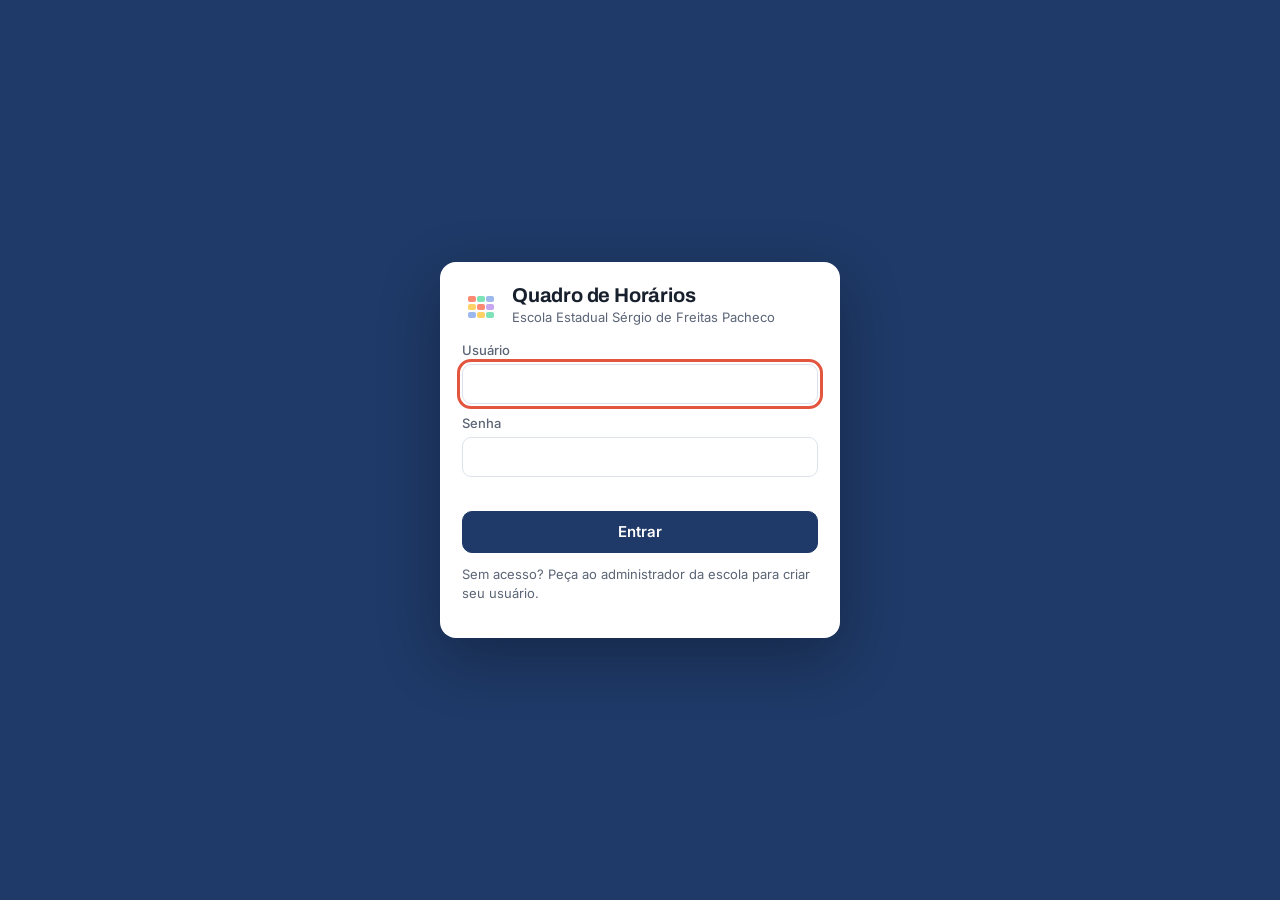
==== commit 587448b9: "Educação Física sem horário nas turmas do noturno Remove a Educação Física das turmas do noturno na " ====
--- a/index.html
+++ b/index.html
@@ -223,6 +223,8 @@
     if (alt && !usadas.includes(alt)) return alt;
     let i = 2; while (usadas.includes(s + i)) i++; return s + i;
   },
+  ehAC: nome => /^ativ(idade)?s?\.?\s*(compl|comp)/.test(U.norm(nome)),
+  ehEF: nome => /^(educacao fisica|ed\.?\s*fis(ica)?\b)/.test(U.norm(nome)),
   palette: ['#2f6fdb', '#e0573f', '#1f9e7a', '#a259d9', '#e39b1b', '#d6457f', '#2aa0b8', '#6b8e23', '#c0601f', '#5b6bd6', '#b8426b', '#3f8f5a', '#8a6d3b', '#4f9fd8', '#d9734a', '#7c5cc4', '#239c9c', '#b0882b', '#c94c4c', '#56799e'],
   primeiroNome(n) { const p = String(n).trim().split(/\s+/); return p.length > 1 ? p[0] + ' ' + p[p.length - 1] : p[0]; }
 };
@@ -463,7 +465,7 @@
     }
     // turmas usadas
     const turmas = cols.map(k => {
-      const serie = k.serie.replace(/\s*ANO\s*$/i, '').trim(), soma = discs.reduce((s, d) => s + (d.qt[k.c] || 0), 0);
+      const serie = k.serie.replace(/\s*ANO\s*$/i, '').trim(), soma = discs.reduce((s, d) => s + (U.ehAC(d.nome) || (k.turno === 'N' && U.ehEF(d.nome)) ? 0 : (d.qt[k.c] || 0)), 0);
       const temProf = linhasProf.some(p => p.marks[k.c]);
       let nome = (serie ? serie + ' ' : '') + (/eja/i.test(k.nivel + k.modal + k.label) ? '' : (/fund/i.test(k.nivel) ? 'Ano ' : 'EM ')) + k.label.replace(/^(EF AF|EM)\s*/i, '').replace(/\bINT\.?\s*/i, 'Integral ').replace(/\bREG\.?\s*/i, 'Regular ').replace(/\bTec\b/i, 'Téc.').replace(/\s+/g, ' ');
       if (/fund/i.test(k.nivel) || /^EF/i.test(k.label)) nome = (serie || '') + ' Ano';
@@ -508,9 +510,14 @@
       st.turmas.push({ id: tid, nome: t.nome, sigla: Importer.siglaTurma(t.nome), turno: t.turno, aulasDia: Math.min(cap, Math.max(1, t.aulasDia || Math.ceil(t.soma / st.config.dias.length))), ordem: i });
     });
     const dMap = {}; let ci = 0;
-    const discUsada = new Set(prop.atr.filter(a => tMap[a.col] && a.aulas > 0).map(a => a.discKey).concat(prop.semProf.filter(s => tMap[s.col]).map(s => s.discKey)));
+    const semAC = !cfg || cfg.acFora !== false;
+    // Educação Física não tem horário no noturno (pedido da escola)
+    const semEFN = !cfg || cfg.efNoturnoFora !== false, turnoCol = {};
+    prop.turmas.forEach(t => turnoCol[t.col] = t.turno);
+    const foraEFN = (nome, col) => semEFN && turnoCol[col] === 'N' && U.ehEF(nome);
+    const discUsada = new Set(prop.atr.filter(a => tMap[a.col] && a.aulas > 0 && !foraEFN(a.disc, a.col)).map(a => a.discKey).concat(prop.semProf.filter(s => tMap[s.col] && !foraEFN(s.disc, s.col)).map(s => s.discKey)));
     for (const d of prop.discs) {
-      if (!discUsada.has(d.key)) continue;
+      if (!discUsada.has(d.key) || (semAC && U.ehAC(d.nome))) continue;
       const ex = st.disciplinas.find(x => U.norm(x.nome) === U.norm(d.nome));
       if (ex) { dMap[d.key] = ex.id; continue; }
       const id = 'd' + d.key; dMap[d.key] = id;
@@ -520,17 +527,20 @@
     const escolhaDup = {}; prop.dups.forEach(d => escolhaDup[d.chave] = d.escolha);
     let pi = 0;
     for (const a of prop.atr) {
-      if (!tMap[a.col] || !(a.aulas > 0)) continue;
+      if (!tMap[a.col] || !(a.aulas > 0) || foraEFN(a.disc, a.col)) continue;
       const ch = a.discKey + '|' + a.col; if (escolhaDup[ch] != null && escolhaDup[ch] !== a.linha) continue;
       const k = keyP(a);
       if (!pMap[k]) { const id = 'p' + (++pi); pMap[k] = id; st.professores.push({ id, nome: a.prof, masp: a.masp || '', cor: U.palette[(pi * 7) % U.palette.length], carga: null, indisp: [], obs: '' }); }
       else { const p = st.professores.find(x => x.id === pMap[k]); if (a.prof.length > p.nome.length) p.nome = a.prof; }
       const pid = pMap[k], did = dMap[a.discKey], tid = tMap[a.col];
+      if (!did) continue;
       const ex = st.atribs.find(x => x.disc === did && x.turma === tid && x.prof === pid);
       if (ex) ex.aulas += a.aulas; else st.atribs.push({ id: U.uid('a'), disc: did, turma: tid, prof: pid, aulas: a.aulas, marca: a.marca === 'X' ? '' : a.marca });
     }
-    for (const s of prop.semProf) { if (!tMap[s.col]) continue; st.atribs.push({ id: U.uid('a'), disc: dMap[s.discKey], turma: tMap[s.col], prof: '', aulas: s.aulas, marca: '' }); }
+    for (const s of prop.semProf) { if (!tMap[s.col] || !dMap[s.discKey] || foraEFN(s.disc, s.col)) continue; st.atribs.push({ id: U.uid('a'), disc: dMap[s.discKey], turma: tMap[s.col], prof: '', aulas: s.aulas, marca: '' }); }
+    st.professores = st.professores.filter(p => st.atribs.some(a => a.prof === p.id));
     for (const p of st.professores) p.carga = st.atribs.filter(a => a.prof === p.id).reduce((s, a) => s + a.aulas, 0);
+    st.config.acFora = semAC; st.config.efNoturnoFora = semEFN;
     st.professores.sort((a, b) => a.nome.localeCompare(b.nome, 'pt'));
     return st;
   },
@@ -572,7 +582,7 @@
         turnos: {
           M: { nome: 'Matutino', horarios: ['06:55', '07:45', '08:35', '09:45', '10:33', '11:21', '13:10'], intervalos: [{ ini: '09:25', fim: '09:45', nome: 'Recreio' }, { ini: '12:10', fim: '13:10', nome: 'Almoço (EMTI)' }] },
           V: { nome: 'Vespertino', horarios: ['13:10', '14:00', '14:50', '15:55', '16:45'], intervalos: [{ ini: '15:40', fim: '15:55', nome: 'Recreio' }] },
-          N: { nome: 'Noturno', horarios: ['19:00', '19:33', '20:07', '21:00', '21:33', '22:07'], intervalos: [{ ini: '20:40', fim: '21:00', nome: 'Recreio' }] }
+          N: { nome: 'Noturno', horarios: ['19:00', '19:50', '21:00', '21:50'], intervalos: [{ ini: '20:40', fim: '21:00', nome: 'Recreio' }] }
         },
         prefs: { maxMesmaDiscDia: 2, permitirDupla: true }
       },
@@ -705,7 +715,8 @@
   if (Object.keys(ocup).length) for (const r of Regras.checar(st)) if (!r.ok) { const rg = M.regras.find(x => x.id === r.id); probs.push({ tipo: 'regra', grav: 2, msg: `Pedido não atendido — ${r.txt} (${r.det})`, prof: rg && rg.prof, regra: r.id }); }
   for (const t of st.turmas) {
     const dem = st.atribs.filter(a => a.turma === t.id).reduce((s, a) => s + a.aulas, 0), cap = t.aulasDia * M.diasT(t);
-    if (dem > cap) probs.push({ tipo: 'capacidade', grav: 3, msg: `${t.nome}: ${dem} aulas previstas para ${cap} horários (${t.aulasDia} por dia) — aumente as aulas por dia`, turma: t.id });
+    const demP = st.atribs.filter(a => a.turma === t.id && a.prof).reduce((s, a) => s + a.aulas, 0);
+    if (dem > cap) probs.push(demP <= cap ? { tipo: 'capacidade', grav: 1, msg: `${t.nome}: ${dem} aulas previstas para ${cap} horários — as ${dem - demP} aula(s) sem professor não cabem na grade`, turma: t.id } : { tipo: 'capacidade', grav: 3, msg: `${t.nome}: ${dem} aulas previstas para ${cap} horários (${t.aulasDia} por dia) — aumente as aulas por dia`, turma: t.id });
   }
   return probs;
 }
@@ -722,7 +733,7 @@
     for (const t of T) {
       base[t.id] = {};
       const g = st.grade[t.id] || {};
-      for (const [k, aid] of Object.entries(g)) if (M.atr[aid] && (opt.manterTudo || (opt.manterFixas && st.fixas[t.id + '|' + k]))) base[t.id][k] = aid;
+      for (const [k, aid] of Object.entries(g)) { const [d0, a0] = k.split('-').map(Number); if (a0 >= t.aulasDia || d0 >= M.diasT(t)) continue; if (M.atr[aid] && (opt.manterTudo || (opt.manterFixas && st.fixas[t.id + '|' + k]))) base[t.id][k] = aid; }
     }
     const jaTem = {}; for (const t of T) for (const aid of Object.values(base[t.id])) jaTem[aid] = (jaTem[aid] || 0) + 1;
     const unidades = [];
@@ -1068,6 +1079,36 @@
   S.grade = S.grade || {}; S.fixas = S.fixas || {};
   S.professores.forEach(p => p.indisp = p.indisp || []);
   S.config.regras = S.config.regras || [];
+  // atividades complementares não entram na grade (pedido da escola): remove uma vez dos dados já importados
+  if (S.config.acFora === undefined) {
+    S.config.acFora = true;
+    const acs = new Set(S.disciplinas.filter(d => U.ehAC(d.nome)).map(d => d.id));
+    if (acs.size) {
+      const antes = {}; S.professores.forEach(p => antes[p.id] = S.atribs.filter(a => a.prof === p.id).reduce((s, a) => s + a.aulas, 0));
+      S.atribs = S.atribs.filter(a => !acs.has(a.disc)); S.disciplinas = S.disciplinas.filter(d => !acs.has(d.id));
+      S.professores.forEach(p => { const novo = S.atribs.filter(a => a.prof === p.id).reduce((s, a) => s + a.aulas, 0); if (p.carga == null || p.carga === antes[p.id]) p.carga = novo; });
+      for (const t of S.turmas) { const dem = S.atribs.filter(a => a.turma === t.id).reduce((s, a) => s + a.aulas, 0), max = S.config.turnos[t.turno]?.horarios.length || t.aulasDia, dias = Math.min(t.dias || S.config.dias.length, S.config.dias.length); t.aulasDia = Math.max(1, Math.min(max, Math.ceil(dem / dias))); }
+      UI.migrou = acs.size;
+    }
+  }
+  // Educação Física não tem horário no noturno (pedido da escola): remove uma vez dos dados já importados
+  if (S.config.efNoturnoFora === undefined) {
+    S.config.efNoturnoFora = true;
+    const ef = new Set(S.disciplinas.filter(d => U.ehEF(d.nome)).map(d => d.id)), tn = new Set(S.turmas.filter(t => t.turno === 'N').map(t => t.id));
+    const sai = S.atribs.filter(a => ef.has(a.disc) && tn.has(a.turma));
+    if (sai.length) {
+      const antes = {}; S.professores.forEach(p => antes[p.id] = S.atribs.filter(a => a.prof === p.id).reduce((s, a) => s + a.aulas, 0));
+      const ids = new Set(sai.map(a => a.id)); S.atribs = S.atribs.filter(a => !ids.has(a.id));
+      S.disciplinas = S.disciplinas.filter(d => !ef.has(d.id) || S.atribs.some(a => a.disc === d.id));
+      S.professores.forEach(p => { const novo = S.atribs.filter(a => a.prof === p.id).reduce((s, a) => s + a.aulas, 0); if (p.carga == null || p.carga === antes[p.id]) p.carga = novo; });
+      UI.migrouEF = sai.length;
+    }
+  }
+  const ids = new Set(S.atribs.map(a => a.id));
+  for (const [tid, g] of Object.entries(S.grade)) for (const [k, v] of Object.entries(g)) if (!ids.has(v)) { delete g[k]; delete S.fixas[tid + '|' + k]; }
+  for (const t of S.turmas) { const max = S.config.turnos[t.turno]?.horarios.length; if (max && t.aulasDia > max) t.aulasDia = max; }
+  // aulas que ficaram fora do horário da turma (após reduzir aulas por dia) voltam para "a distribuir"
+  if (UI.migrou) for (const t of S.turmas) { const g = S.grade[t.id] || {}, nd = Math.min(t.dias || S.config.dias.length, S.config.dias.length); for (const k of Object.keys(g)) { const [d, x] = k.split('-').map(Number); if (x >= t.aulasDia || d >= nd) { delete g[k]; delete S.fixas[t.id + '|' + k]; } } }
 }
 function recalc() { M = Modelo(S); PROBS = validar(S); const n = PROBS.filter(p => p.grav >= 2).length; const b = $('nConf'); b.hidden = !n; b.textContent = n; const np = PROBS.filter(p => p.tipo === 'regra').length, bp = $('nPed'); bp.hidden = !np; bp.textContent = np; $('escNome').textContent = S.config.escola || 'Gestão escolar'; }
 function mudou(...ks) { recalc(); P.mark(...ks); }
@@ -1179,6 +1220,7 @@
   return topo + `<div class="card" style="margin-top:14px"><div class="row"><div><h2>Conferência: ${E(im.nome)}</h2><p class="hint">${im.aba ? 'Aba “' + E(im.aba) + '” · ' : ''}${inc.length} turmas, ${profs} professores, ${nAtr} marcações, ${pr.dups.length} duplicidades para resolver</p></div><span class="sp"></span>
     ${im.abas && im.abas.length > 1 ? `<label class="f">Aba da planilha<select id="impAba">${im.abas.map(a => `<option ${a === im.aba ? 'selected' : ''}>${E(a)}</option>`).join('')}</select></label>` : ''}
     <button class="btn" data-act="cancelaImp">Cancelar</button><button class="btn acc" data-act="confirmaImp">Confirmar importação</button></div>
+    ${(() => { const n = pr.discs.filter(d => U.ehAC(d.nome) && d.total > 0).length; return n && S.config.acFora !== false ? `<p class="hint" style="margin-top:8px">${n} atividades complementares ficam fora da grade (não entram no quadro de horários).</p>` : ''; })()}
     <p class="hint" style="margin-top:8px">Ao confirmar, os cadastros atuais e a grade são substituídos pelos dados conferidos abaixo. As configurações de horários são mantidas.</p></div>
   <div class="card" style="margin-top:14px"><h2>Turmas identificadas</h2><div class="tbl" style="margin-top:10px"><table class="stack"><thead><tr><th>Incluir</th><th>Nome da turma</th><th>Turno</th><th class="num">Aulas na semana</th><th>Aulas por dia</th><th>Observação</th></tr></thead><tbody>
     ${pr.turmas.map((t, i) => `<tr><td><input type="checkbox" data-imp="incluir" data-i="${i}" ${t.incluir ? 'checked' : ''} aria-label="Incluir turma"></td><td><input type="text" data-imp="nome" data-i="${i}" value="${E(t.nome)}" style="width:100%"></td>
@@ -1763,6 +1805,8 @@
    <p class="hint">Turmas com menos aulas por dia usam só os primeiros horários do turno (ex.: regular com 6 aulas termina antes do almoço; EMTI com 7 usa também a aula das 13:10).</p></div>
   <div class="card grid"><h2>Preferências do gerador</h2>
    <label class="f">Máximo de aulas da mesma disciplina no mesmo dia<input type="number" id="cMax" min="1" max="6" value="${c.prefs.maxMesmaDiscDia}"></label>
+   <label class="row"><input type="checkbox" id="cAC" ${c.acFora !== false ? 'checked' : ''}> Atividades complementares ficam fora da grade (vale para as próximas importações)</label>
+   <label class="row"><input type="checkbox" id="cEFN" ${c.efNoturnoFora !== false ? 'checked' : ''}> Educação Física não tem horário nas turmas do noturno (vale para as próximas importações)</label>
    <label class="row"><input type="checkbox" id="cDupla" ${c.prefs.permitirDupla !== false ? 'checked' : ''}> Permitir aula dupla (duas seguidas da mesma disciplina)</label>
    <p class="hint">Regras obrigatórias (sempre respeitadas): professor em uma turma por vez, disponibilidade do professor, quantidade de aulas de cada disciplina, aulas por dia da turma. As preferências acima e “evitar janelas” entram como penalidade.</p></div>
   ${WEB ? `<div class="card grid"><h2>Minha senha</h2><p class="hint">Conectado como <b>${E(Auth.eu?.nome)}</b> (${E(Auth.eu?.usuario)}).</p><div class="row"><button class="btn" data-act="minhaSenha">Trocar minha senha</button></div></div>` : ''}
@@ -1811,7 +1855,7 @@
   c.escola = $('cEsc').value.trim() || c.escola; c.ano = +$('cAno').value || c.ano; c.dias = dias;
   for (const [k, hs] of Object.entries(tur)) c.turnos[k].horarios = hs;
   for (const el of document.querySelectorAll('.cInt')) { const ivs = []; for (const part of el.value.split(';').map(x => x.trim()).filter(Boolean)) { const m = /^(\d{1,2}[:h]\d{2})\s*[-–a]+\s*(\d{1,2}[:h]\d{2})\s*(.*)$/i.exec(part); if (!m) return toast(`Intervalo inválido: “${part}”. Use o formato 09:25-09:45 Recreio.`); const f = h => h.replace('h', ':').padStart(5, '0'); ivs.push({ ini: f(m[1]), fim: f(m[2]), nome: m[3].trim() || 'Intervalo' }); } c.turnos[el.dataset.k].intervalos = ivs; }
-  c.prefs.maxMesmaDiscDia = Math.max(1, +$('cMax').value || 2); c.prefs.permitirDupla = $('cDupla').checked;
+  c.prefs.maxMesmaDiscDia = Math.max(1, +$('cMax').value || 2); c.prefs.permitirDupla = $('cDupla').checked; c.acFora = $('cAC').checked; c.efNoturnoFora = $('cEFN').checked;
   S.turmas.forEach(t => { const max = c.turnos[t.turno]?.horarios.length || t.aulasDia; if (t.aulasDia > max) t.aulasDia = max; });
   mudou('config', 'turmas'); render(); toast('Configurações salvas.');
 };
@@ -1819,7 +1863,7 @@
 
 /* ---------------- início ---------------- */
 if (window.__TEST) window.__T = { gerarPDF, gerarXLS, relDados, get S() { return S; } };
-(async () => { await P.load(); recalc(); render(); })();
+(async () => { await P.load(); recalc(); render(); if (UI.migrou) { P.mark(...DOCS); toast(`As atividades complementares (${UI.migrou} disciplinas) saíram da grade. Gere o horário de novo.`, 7000); } if (UI.migrouEF) { P.mark(...DOCS); toast(`Educação Física saiu do noturno (${UI.migrouEF} turmas). Ela não tem horário nas turmas da noite.`, 7000); } })();
 }
 
 </script>
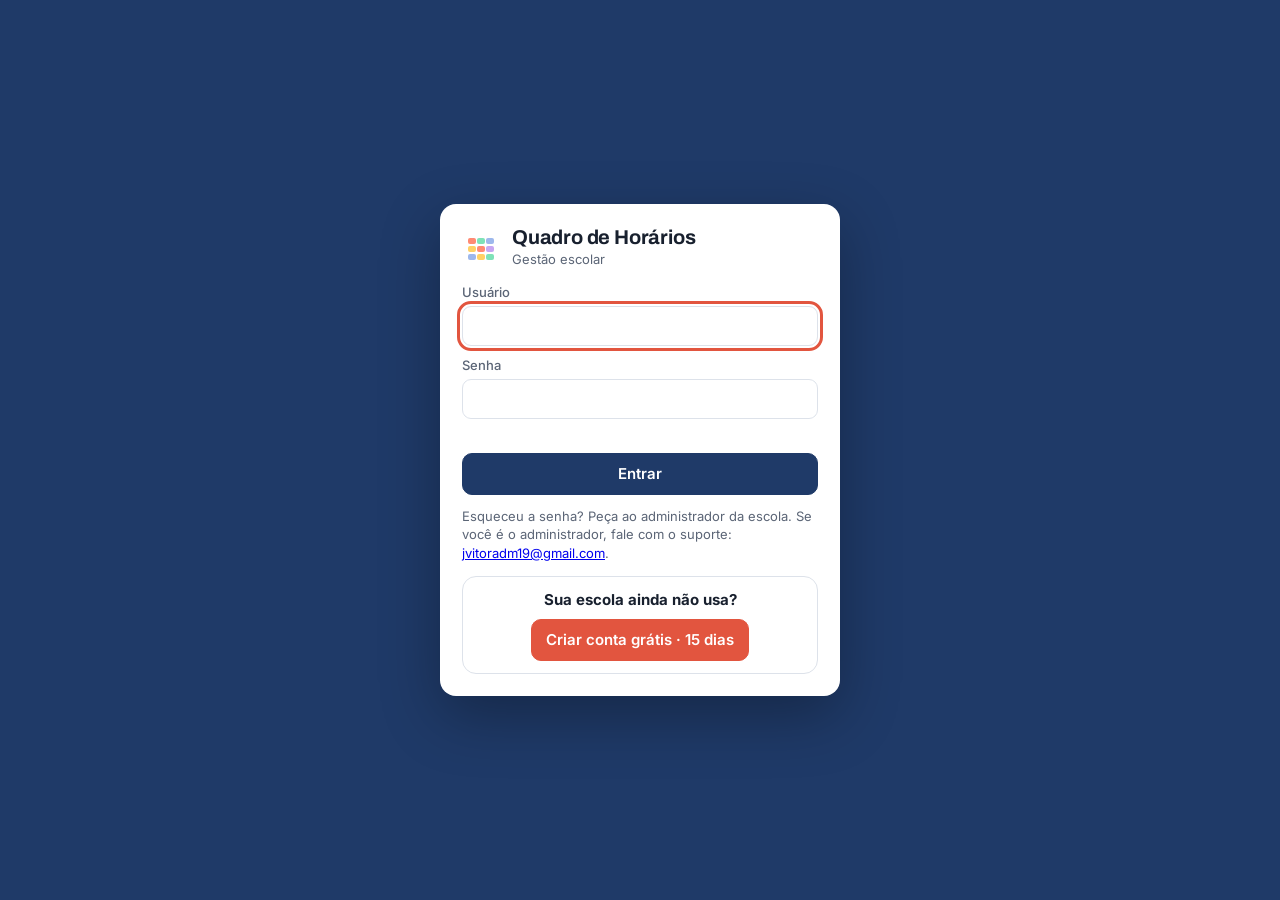
==== commit f1c4f9b8: "Várias escolas: cadastro com teste grátis, vencimento, painel do dono e página de vendas - Banco: qu" ====
--- a/index.html
+++ b/index.html
@@ -3,7 +3,8 @@
 <head>
 <meta charset="utf-8">
 <meta name="viewport" content="width=device-width, initial-scale=1">
-<title>Quadro de Horários Escolar</title>
+<title>Quadro de Horários · Sistema</title>
+<meta name="robots" content="noindex">
 <link rel="preconnect" href="https://fonts.googleapis.com">
 <link href="https://fonts.googleapis.com/css2?family=Archivo:wght@400;500;600;700;800&family=Inter:wght@400;500;600;700&display=swap" rel="stylesheet">
 <style>
@@ -61,7 +62,7 @@
 :focus-visible{outline:3px solid var(--accent);outline-offset:2px}
 .row{display:flex;flex-wrap:wrap;gap:8px;align-items:center}
 .sp{flex:1}
-input[type=text],input[type=password],input[type=number],input[type=search],select,textarea{background:var(--panel);border:1px solid var(--line);border-radius:9px;padding:8px 10px;min-height:40px;font-size:15px}
+input[type=text],input[type=password],input[type=number],input[type=search],input[type=email],input[type=tel],input[type=date],select,textarea{background:var(--panel);border:1px solid var(--line);border-radius:9px;padding:8px 10px;min-height:40px;font-size:15px}
 input[type=number]{width:80px}
 textarea{width:100%;min-height:70px}
 label.f{display:flex;flex-direction:column;gap:4px;font-size:13px;color:var(--muted);font-weight:500}
@@ -196,7 +197,7 @@
 <div class="ov center" id="ovm" hidden><div class="modal" id="modal" role="dialog" aria-modal="true"></div></div>
 <div class="toast" id="toast" hidden></div>
 <input type="file" id="fileIn" accept=".xlsx,.xlsm,.csv,.json,.txt" hidden>
-<script>window.QH_SUPA={url:"https://xafbnwjxypdzizntkboh.supabase.co",key:"sb_publishable_PQhSXGWpCE77hQ32vwUIDg_ThiBaZPw"};</script>
+<script>window.QH_SUPA={"url": "https://xafbnwjxypdzizntkboh.supabase.co", "key": "sb_publishable_PQhSXGWpCE77hQ32vwUIDg_ThiBaZPw"};window.QH_SITE={"nome": "Quadro de Horários", "preco_mensal": "R$ 49,90", "preco_anual": "R$ 499,00", "teste_dias": 15, "email": "jvitoradm19@gmail.com", "whatsapp": "", "responsavel": "João Vitor"};</script>
 <script>
 /* ===== Núcleo: utilidades, xlsx (ler/escrever), pdf, importação, gerador, validação ===== */
 const U = {
@@ -577,7 +578,7 @@
   vazio(cfg) {
     return {
       config: cfg ? JSON.parse(JSON.stringify(cfg)) : {
-        escola: 'Escola Estadual Sérgio de Freitas Pacheco', ano: 2026,
+        escola: '', ano: new Date().getFullYear(),
         dias: ['Segunda', 'Terça', 'Quarta', 'Quinta', 'Sexta'],
         turnos: {
           M: { nome: 'Matutino', horarios: ['06:55', '07:45', '08:35', '09:45', '10:33', '11:21', '13:10'], intervalos: [{ ini: '09:25', fim: '09:45', nome: 'Recreio' }, { ini: '12:10', fim: '13:10', nome: 'Almoço (EMTI)' }] },
@@ -928,7 +929,10 @@
 
 
 /* ---------------- modo site (Supabase) ---------------- */
-const ERROS = { LOGIN_INVALIDO: 'Usuário ou senha incorretos.', MUITAS_TENTATIVAS: 'Muitas tentativas. Aguarde 15 minutos e tente de novo.', SENHA_CURTA: 'A senha precisa ter pelo menos 6 caracteres.', SENHA_FRACA: 'Senha muito fácil. Escolha outra.', SENHA_ATUAL_ERRADA: 'A senha atual está incorreta.', NAO_PODE_SI_MESMO: 'Você não pode remover o próprio acesso de administrador.', SEM_PERMISSAO: 'Apenas administradores podem fazer isso.', SESSAO_INVALIDA: 'Sua sessão expirou. Entre novamente.', NOME_VAZIO: 'Informe o nome.', PAPEL_INVALIDO: 'Papel inválido.' };
+const ERROS = { LOGIN_INVALIDO: 'Usuário ou senha incorretos.', MUITAS_TENTATIVAS: 'Muitas tentativas. Aguarde 15 minutos e tente de novo.', SENHA_CURTA: 'A senha precisa ter pelo menos 6 caracteres.', SENHA_FRACA: 'Senha muito fácil. Escolha outra.', SENHA_ATUAL_ERRADA: 'A senha atual está incorreta.', NAO_PODE_SI_MESMO: 'Você não pode remover o próprio acesso de administrador.', SEM_PERMISSAO: 'Apenas administradores podem fazer isso.', SESSAO_INVALIDA: 'Sua sessão expirou. Entre novamente.', NOME_VAZIO: 'Informe o nome.', PAPEL_INVALIDO: 'Papel inválido.', ASSINATURA_VENCIDA: 'O acesso da escola venceu: os dados ficam só para consulta e exportação até a renovação.', SEM_ESCOLA: 'Esta conta é do painel do dono do sistema. Abra a página /admin/.', USUARIO_EXISTE: 'Esse nome de usuário já existe. Escolha outro.', USUARIO_INVALIDO: 'Usuário: de 3 a 40 letras minúsculas, números, ponto, hífen ou sublinhado, sem espaços.', EMAIL_INVALIDO: 'Informe um e-mail válido.', ESCOLA_VAZIA: 'Informe o nome da escola.', MUITOS_CADASTROS: 'Muitos cadastros feitos agora. Tente de novo mais tarde ou fale com o suporte.', LIMITE_USUARIOS: 'Limite de 50 usuários por escola.', DADOS_GRANDES: 'Os dados ficaram grandes demais para salvar. Fale com o suporte.' };
+const SITE = window.QH_SITE || {};
+const contato = () => [SITE.whatsapp ? `WhatsApp ${E(SITE.whatsapp)}` : '', SITE.email ? `<a href="mailto:${E(SITE.email)}">${E(SITE.email)}</a>` : ''].filter(Boolean).join(' · ');
+const dataBR = d => d ? String(d).slice(0, 10).split('-').reverse().join('/') : '';
 const msgErro = e => { const m = String(e && (e.code || e.message) || e); if (/duplicate key|unique/i.test(m)) return 'Esse nome de usuário já existe.'; if (/check constraint.*usuario/i.test(m)) return 'O usuário deve ter de 3 a 40 letras minúsculas, sem espaços.'; if (/Failed to fetch|NetworkError/i.test(m)) return 'Sem conexão com o servidor. Verifique a internet.'; return ERROS[m] || m; };
 async function rpc(fn, args) {
   if (window.QH_MOCK) return window.QH_MOCK(fn, args || {});
@@ -945,6 +949,7 @@
     const t = Auth.token || Auth.ler();
     if (t) { try { Auth.eu = await rpc('quadro_eu', { p_token: t }); Auth.token = t; } catch (e) { Auth.token = null; Auth.gravar(null); } }
     if (!Auth.token) await Auth.tela();
+    if (Auth.eu.dono) { location.href = '../admin/'; await new Promise(() => { }); }
     if (Auth.eu.trocar_senha) await Auth.trocaObrigatoria();
     Auth.rodape();
   },
@@ -957,16 +962,46 @@
         <label class="f" style="margin-top:10px">Senha<input type="password" id="lS" autocomplete="current-password" required></label>
         <p id="lMsg" style="color:var(--bad);min-height:20px;margin:10px 0 4px">${E(msg || '')}</p>
         <button class="btn pri" style="width:100%;justify-content:center" id="lBtn">Entrar</button>
-        <p class="hint" style="margin-top:12px">Sem acesso? Peça ao administrador da escola para criar seu usuário.</p></form>`;
+        <p class="hint" style="margin-top:12px">Esqueceu a senha? Peça ao administrador da escola. Se você é o administrador, fale com o suporte${contato() ? ': ' + contato() : ''}.</p>
+        <div class="card" style="margin-top:12px;padding:12px;text-align:center"><b>Sua escola ainda não usa?</b><br><button type="button" class="btn acc" style="margin-top:8px" id="lCriar">Criar conta grátis · ${SITE.teste_dias || 15} dias</button></div></form>`;
       $('lU').focus();
+      $('lCriar').onclick = () => Auth.cadastro(el, res);
       $('fLogin').onsubmit = async ev => {
         ev.preventDefault(); $('lBtn').disabled = true; $('lMsg').textContent = '';
         try {
           const r = await rpc('quadro_login', { p_usuario: $('lU').value.trim(), p_senha: $('lS').value });
+          if (r.dono) { Auth.gravar(r.token); location.href = '../admin/'; return; }
           Auth.token = r.token; Auth.eu = r; Auth.gravar(r.token); el.hidden = true; el.innerHTML = ''; res();
         } catch (e) { $('lMsg').textContent = msgErro(e); $('lBtn').disabled = false; }
       };
+      if (/^#criar/.test(location.hash)) Auth.cadastro(el, res);
     });
+  },
+  cadastro(el, res) {
+    el.innerHTML = `<form class="modal" id="fCad" style="width:min(520px,94vw)"><h2>Criar conta grátis</h2><p class="hint" style="margin:4px 0 12px">${SITE.teste_dias || 15} dias para testar com todos os recursos, sem cartão. Depois, se gostar, é só assinar.</p>
+      <div class="grid" style="gap:10px"><label class="f">Nome da escola<input type="text" id="cE" required maxlength="120"></label>
+      <div class="grid" style="grid-template-columns:1fr 1fr;gap:10px"><label class="f">Seu nome<input type="text" id="cR" required maxlength="120" autocomplete="name"></label><label class="f">Cidade/UF<input type="text" id="cC" maxlength="80" placeholder="ex.: Uberlândia/MG"></label></div>
+      <div class="grid" style="grid-template-columns:1fr 1fr;gap:10px"><label class="f">E-mail<input type="email" id="cM" required maxlength="160" autocomplete="email"></label><label class="f">WhatsApp<input type="tel" id="cT" maxlength="40" autocomplete="tel" placeholder="(34) 9…"></label></div>
+      <div class="grid" style="grid-template-columns:1fr 1fr;gap:10px"><label class="f">Usuário para entrar<input type="text" id="cU" required autocapitalize="none" autocomplete="username" placeholder="ex.: maria.silva"></label><label class="f">Senha (mín. 6)<input type="password" id="cS" required autocomplete="new-password"></label></div>
+      <label class="row" style="align-items:flex-start"><input type="checkbox" id="cOk" required> <span class="hint" style="margin:0">Li e aceito os <a href="../termos.html" target="_blank" rel="noopener">termos de uso</a> e a <a href="../privacidade.html" target="_blank" rel="noopener">política de privacidade</a>.</span></label>
+      <input type="text" id="cHp" tabindex="-1" autocomplete="off" style="position:absolute;left:-9999px" aria-hidden="true"></div>
+      <p id="cMsg" style="color:var(--bad);min-height:20px;margin:10px 0 4px"></p>
+      <div class="row"><button type="button" class="btn" id="cVolta">Já tenho conta</button><span class="sp"></span><button class="btn pri" id="cBtn">Criar conta e entrar</button></div></form>`;
+    $('cE').focus();
+    $('cVolta').onclick = () => { history.replaceState(null, '', location.pathname); Auth.tela().then(res); };
+    $('fCad').onsubmit = async ev => {
+      ev.preventDefault(); if ($('cHp').value) return;
+      const usu = $('cU').value.trim().toLowerCase();
+      if (!/^[a-z0-9._-]{3,40}$/.test(usu)) return $('cMsg').textContent = ERROS.USUARIO_INVALIDO;
+      $('cBtn').disabled = true; $('cMsg').textContent = '';
+      try {
+        const r = await rpc('quadro_cadastrar_escola', { p_escola: $('cE').value, p_responsavel: $('cR').value, p_email: $('cM').value, p_telefone: $('cT').value, p_cidade: $('cC').value, p_usuario: usu, p_senha: $('cS').value });
+        const nomeEsc = $('cE').value.trim();
+        Auth.token = r.token; Auth.eu = r; Auth.gravar(r.token); el.hidden = true; el.innerHTML = '';
+        S = Store.vazio(); S.config.escola = nomeEsc; UI.boasVindas = true;
+        history.replaceState(null, '', location.pathname + '#painel'); res();
+      } catch (e) { $('cMsg').textContent = msgErro(e); $('cBtn').disabled = false; }
+    };
   },
   trocaObrigatoria() {
     return new Promise(res => {
@@ -997,9 +1032,11 @@
 const P = {
   db: null, dirty: new Set(), timer: null, writing: false, last: {}, ok: true,
   pack(k) { return k === 'grade' ? { grade: S.grade, fixas: S.fixas } : S[k]; },
-  local() { try { localStorage.setItem('quadroHorarios.v1', JSON.stringify(S)); } catch (e) { } },
+  chave() { const id = WEB && Auth.eu?.escola?.id; return 'quadroHorarios.v1' + (id && id !== 1 ? '.e' + id : ''); },
+  somenteLeitura() { return !!(WEB && Auth.eu?.escola && !Auth.eu.escola.liberada); },
+  local() { try { localStorage.setItem(P.chave(), JSON.stringify(S)); } catch (e) { } },
   status(cls, txt) { const s = $('save'); s.className = 'save ' + cls; s.querySelector('span').textContent = txt; },
-  mark(...ks) { ks.forEach(k => P.dirty.add(k)); P.local(); P.status('pend', 'Alterações não salvas…'); clearTimeout(P.timer); P.timer = setTimeout(P.flush, 700); },
+  mark(...ks) { ks.forEach(k => P.dirty.add(k)); P.local(); if (P.somenteLeitura()) { P.status('err', 'Somente leitura — acesso vencido'); return; } P.status('pend', 'Alterações não salvas…'); clearTimeout(P.timer); P.timer = setTimeout(P.flush, 700); },
   async flush() {
     if (P.writing) { P.timer = setTimeout(P.flush, 400); return; }
     if (WEB) return P.flushWeb();
@@ -1029,6 +1066,7 @@
       P.status('', 'Tudo salvo · ' + new Date().toLocaleTimeString('pt-BR', { hour: '2-digit', minute: '2-digit' }));
     } catch (e) {
       const m = msgErro(e);
+      if (/ASSINATURA_VENCIDA/.test(e.code || e.message)) { P.writing = false; if (Auth.eu?.escola) Auth.eu.escola.liberada = false; P.status('err', 'Somente leitura — acesso vencido'); render(); toast(m, 7000); return; }
       if (/SESSAO_INVALIDA/.test(e.code || e.message)) { P.writing = false; P.status('err', 'Sessão expirada'); Auth.token = null; Auth.gravar(null); await Auth.tela(ERROS.SESSAO_INVALIDA); Auth.rodape(); P.timer = setTimeout(P.flush, 100); return; }
       P.status('err', 'Não salvou no servidor — guardado neste navegador'); toast('Não consegui salvar no servidor: ' + m + ' Vou tentar de novo.', 5000);
       P.writing = false; clearTimeout(P.timer); P.timer = setTimeout(P.flush, 8000); return;
@@ -1039,6 +1077,8 @@
   async loadWeb(local) {
     P.status('pend', 'Conectando ao servidor…');
     await Auth.garantir();
+    try { local = JSON.parse(localStorage.getItem(P.chave()) || 'null'); } catch (e) { local = null; }
+    if (UI.boasVindas) local = null;
     try {
       const got = await rpc('quadro_ler', { p_token: Auth.token });
       if (got && Object.keys(got).length) {
@@ -1047,9 +1087,12 @@
         S = base; const ult = Object.values(got).map(x => x.em).sort().pop(), por = Object.values(got).find(x => x.em === ult)?.por;
         P.status('', 'Dados do servidor' + (por ? ' · última alteração: ' + por : ''));
       } else if (local && local.turmas && local.turmas.length) { S = local; P.mark(...DOCS); }
+      else if (UI.boasVindas) { P.mark('config'); }
       else P.status('', 'Servidor conectado');
     } catch (e) { if (local) S = local; P.status('err', 'Servidor indisponível — usando este navegador'); toast(msgErro(e), 5000); }
+    if (P.somenteLeitura()) P.status('err', 'Somente leitura — acesso vencido');
     normaliza();
+    if (!S.config.escola && Auth.eu?.escola?.nome) S.config.escola = Auth.eu.escola.nome;
   },
   async load() {
     let local = null; try { local = JSON.parse(localStorage.getItem('quadroHorarios.v1') || 'null'); } catch (e) { }
@@ -1161,10 +1204,26 @@
 
 /* ---------------- roteamento ---------------- */
 const VIEWS = {};
+function avisoConta() {
+  const e = WEB && Auth.eu?.escola; if (!e) return '';
+  const adm = Auth.eu.papel === 'admin', bot = adm ? ' <a href="#ajustes" data-act="verAssinatura">Ver como assinar</a>' : ' Avise o administrador da escola.';
+  const st = 'display:flex;gap:10px;align-items:center;flex-wrap:wrap;padding:10px 14px;border-radius:12px;margin-bottom:14px;font-size:14px;';
+  if (!e.liberada) return `<div role="alert" style="${st}background:color-mix(in srgb,var(--bad) 12%,var(--panel));border:1px solid var(--bad)"><b>${e.bloqueada ? 'Acesso suspenso.' : e.em_teste ? 'O teste grátis terminou.' : 'A assinatura venceu em ' + dataBR(e.valido_ate) + '.'}</b> Os dados continuam aqui para consulta, impressão e exportação, mas as alterações não são salvas.${bot}</div>`;
+  if (e.em_teste) return `<div style="${st}background:color-mix(in srgb,var(--warn) 12%,var(--panel));border:1px solid color-mix(in srgb,var(--warn) 50%,var(--line))"><b>Teste grátis:</b> ${e.dias === 0 ? 'último dia' : e.dias === 1 ? 'falta 1 dia' : 'faltam ' + e.dias + ' dias'} (até ${dataBR(e.valido_ate)}).${bot}</div>`;
+  if (e.dias <= 7) return `<div style="${st}background:color-mix(in srgb,var(--warn) 12%,var(--panel));border:1px solid color-mix(in srgb,var(--warn) 50%,var(--line))"><b>A assinatura vence em ${dataBR(e.valido_ate)}</b> (${e.dias === 0 ? 'hoje' : e.dias === 1 ? 'amanhã' : 'em ' + e.dias + ' dias'}).${bot}</div>`;
+  return '';
+}
+function cardAssinatura() {
+  const e = WEB && Auth.eu?.escola; if (!e || Auth.eu.papel !== 'admin') return '';
+  const sit = !e.liberada ? `<span class="tag bad">${e.bloqueada ? 'suspensa' : 'vencida'}</span>` : e.em_teste ? '<span class="tag warn">teste grátis</span>' : '<span class="tag ok">ativa</span>';
+  return `<div class="card grid" id="assinatura"><h2>Assinatura</h2><p style="margin:0">Situação: ${sit}${e.valido_ate && e.valido_ate < '2090' ? ` · ${e.liberada ? 'válida até' : 'venceu em'} <b>${dataBR(e.valido_ate)}</b>` : ''}</p>
+   <p class="hint" style="margin:0">Planos: <b>${E(SITE.preco_mensal || '')}/mês</b>${SITE.preco_anual ? ` ou <b>${E(SITE.preco_anual)}/ano</b>` : ''} por escola, com todos os recursos e usuários ilimitados (até 50).</p>
+   <p class="hint" style="margin:0">Para assinar ou renovar, fale com ${E(SITE.responsavel || 'o suporte')}${contato() ? ': ' + contato() : ''}. O pagamento é por Pix ou boleto; a liberação é feita no mesmo dia, sem perder nada do que já foi feito.</p></div>`;
+}
 function render() {
   const h = (location.hash || '#painel').slice(1); ROUTE = VIEWS[h] ? h : 'painel';
   document.querySelectorAll('#nav a').forEach(a => a.classList.toggle('on', a.dataset.r === ROUTE));
-  $('main').innerHTML = VIEWS[ROUTE]();
+  $('main').innerHTML = avisoConta() + VIEWS[ROUTE]();
   (VIEWS[ROUTE].after || (() => { }))();
   $('side').classList.remove('open'); $('mob').setAttribute('aria-expanded', 'false');
 }
@@ -1809,9 +1868,10 @@
    <label class="row"><input type="checkbox" id="cEFN" ${c.efNoturnoFora !== false ? 'checked' : ''}> Educação Física não tem horário nas turmas do noturno (vale para as próximas importações)</label>
    <label class="row"><input type="checkbox" id="cDupla" ${c.prefs.permitirDupla !== false ? 'checked' : ''}> Permitir aula dupla (duas seguidas da mesma disciplina)</label>
    <p class="hint">Regras obrigatórias (sempre respeitadas): professor em uma turma por vez, disponibilidade do professor, quantidade de aulas de cada disciplina, aulas por dia da turma. As preferências acima e “evitar janelas” entram como penalidade.</p></div>
+  ${cardAssinatura()}
   ${WEB ? `<div class="card grid"><h2>Minha senha</h2><p class="hint">Conectado como <b>${E(Auth.eu?.nome)}</b> (${E(Auth.eu?.usuario)}).</p><div class="row"><button class="btn" data-act="minhaSenha">Trocar minha senha</button></div></div>` : ''}
   ${WEB && Auth.eu?.papel === 'admin' ? `<div class="card grid" style="grid-column:1/-1"><div class="row"><h2>Usuários com acesso</h2><span class="sp"></span><button class="btn pri sm" data-act="editUsu">Novo usuário</button></div><p class="hint">Cada pessoa entra com usuário e senha. No primeiro acesso, o sistema pede para ela criar a própria senha. Administradores também gerenciam usuários.</p><div id="listaUsu" class="muted">Carregando…</div></div>` : ''}
-  <div class="card grid"><h2>Dados</h2><p class="hint">${WEB ? 'Os dados ficam no servidor da escola (Supabase) e aparecem para todos os usuários, em qualquer computador ou celular.' : P.db ? 'Os dados ficam no banco de dados desta página e aparecem em qualquer dispositivo em que você abrir este link.' : 'Banco de dados indisponível nesta visualização: os dados ficam salvos só neste navegador. Faça backups.'}</p>
+  <div class="card grid"><h2>Dados</h2><p class="hint">${WEB ? 'Os dados da escola ficam guardados no servidor e aparecem para todos os usuários da escola, em qualquer computador ou celular. Baixe um backup de vez em quando.' : P.db ? 'Os dados ficam no banco de dados desta página e aparecem em qualquer dispositivo em que você abrir este link.' : 'Banco de dados indisponível nesta visualização: os dados ficam salvos só neste navegador. Faça backups.'}</p>
    <div class="row"><button class="btn" data-act="backup">Baixar backup (.json)</button><button class="btn" data-act="escolherArq">Restaurar backup</button><button class="btn danger" data-act="apagaTudo">Apagar todos os dados</button></div></div>
   </div>`;
 };
@@ -1847,6 +1907,7 @@
   modal(`<h2>Trocar minha senha</h2><form id="fMinha" class="grid" style="margin-top:12px"><label class="f">Senha atual<input type="password" id="mA" required></label><label class="f">Nova senha<input type="password" id="mN" required></label><label class="f">Repita a nova senha<input type="password" id="mR" required></label><p id="mMsg" style="color:var(--bad);min-height:20px;margin:0"></p><div class="row" style="justify-content:flex-end"><button type="button" class="btn" data-x>Cancelar</button><button class="btn pri">Salvar</button></div></form>`);
   $('fMinha').onsubmit = async ev => { ev.preventDefault(); if ($('mN').value !== $('mR').value) return $('mMsg').textContent = 'As senhas não conferem.'; try { await rpc('quadro_trocar_senha', { p_token: Auth.token, p_atual: $('mA').value, p_nova: $('mN').value }); fecha(); toast('Senha alterada.'); } catch (e) { $('mMsg').textContent = msgErro(e); } };
 };
+ACT.verAssinatura = () => setTimeout(() => $('assinatura')?.scrollIntoView({ behavior: 'smooth', block: 'center' }), 200);
 ACT.salvaCfg = () => {
   const c = S.config, dias = [...document.querySelectorAll('.cDia:checked')].map(x => x.value);
   if (!dias.length) return toast('Escolha pelo menos um dia letivo.');
@@ -1863,7 +1924,7 @@
 
 /* ---------------- início ---------------- */
 if (window.__TEST) window.__T = { gerarPDF, gerarXLS, relDados, get S() { return S; } };
-(async () => { await P.load(); recalc(); render(); if (UI.migrou) { P.mark(...DOCS); toast(`As atividades complementares (${UI.migrou} disciplinas) saíram da grade. Gere o horário de novo.`, 7000); } if (UI.migrouEF) { P.mark(...DOCS); toast(`Educação Física saiu do noturno (${UI.migrouEF} turmas). Ela não tem horário nas turmas da noite.`, 7000); } })();
+(async () => { await P.load(); recalc(); render(); if (UI.boasVindas) toast('Conta criada! Comece importando o quadro de distribuição de aulas ou cadastrando as turmas.', 7000); if (UI.migrou) { P.mark(...DOCS); toast(`As atividades complementares (${UI.migrou} disciplinas) saíram da grade. Gere o horário de novo.`, 7000); } if (UI.migrouEF) { P.mark(...DOCS); toast(`Educação Física saiu do noturno (${UI.migrouEF} turmas). Ela não tem horário nas turmas da noite.`, 7000); } })();
 }
 
 </script>
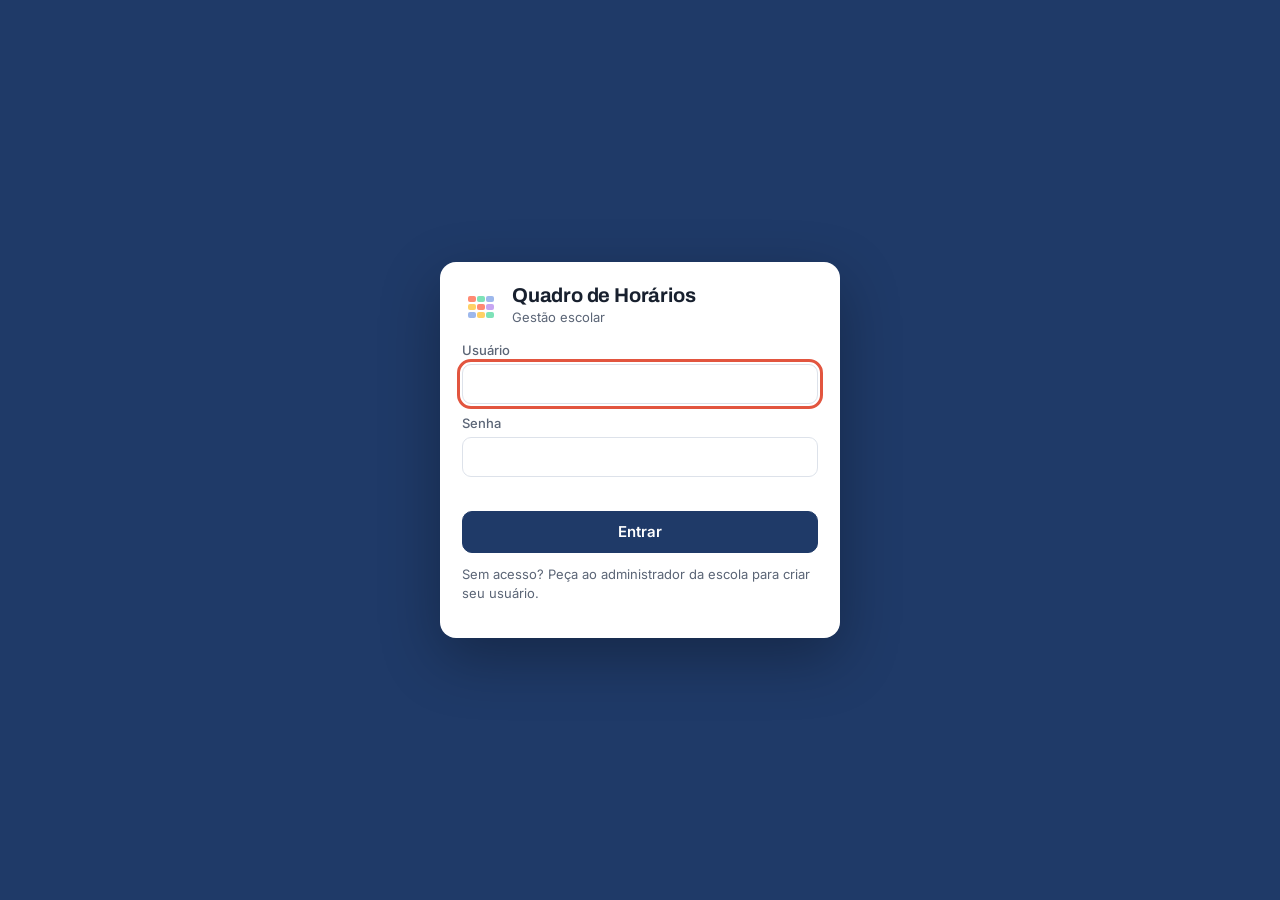
==== commit 387b7c3e: "Sistema com o visual de antes; só o dono cria e libera escolas - Volta o design original do sistema " ====
--- a/index.html
+++ b/index.html
@@ -3,8 +3,7 @@
 <head>
 <meta charset="utf-8">
 <meta name="viewport" content="width=device-width, initial-scale=1">
-<title>Quadro de Horários · Sistema</title>
-<meta name="robots" content="noindex">
+<title>Quadro de Horários Escolar</title>
 <link rel="preconnect" href="https://fonts.googleapis.com">
 <link href="https://fonts.googleapis.com/css2?family=Archivo:wght@400;500;600;700;800&family=Inter:wght@400;500;600;700&display=swap" rel="stylesheet">
 <style>
@@ -62,7 +61,7 @@
 :focus-visible{outline:3px solid var(--accent);outline-offset:2px}
 .row{display:flex;flex-wrap:wrap;gap:8px;align-items:center}
 .sp{flex:1}
-input[type=text],input[type=password],input[type=number],input[type=search],input[type=email],input[type=tel],input[type=date],select,textarea{background:var(--panel);border:1px solid var(--line);border-radius:9px;padding:8px 10px;min-height:40px;font-size:15px}
+input[type=text],input[type=password],input[type=number],input[type=search],select,textarea{background:var(--panel);border:1px solid var(--line);border-radius:9px;padding:8px 10px;min-height:40px;font-size:15px}
 input[type=number]{width:80px}
 textarea{width:100%;min-height:70px}
 label.f{display:flex;flex-direction:column;gap:4px;font-size:13px;color:var(--muted);font-weight:500}
@@ -197,7 +196,7 @@
 <div class="ov center" id="ovm" hidden><div class="modal" id="modal" role="dialog" aria-modal="true"></div></div>
 <div class="toast" id="toast" hidden></div>
 <input type="file" id="fileIn" accept=".xlsx,.xlsm,.csv,.json,.txt" hidden>
-<script>window.QH_SUPA={"url": "https://xafbnwjxypdzizntkboh.supabase.co", "key": "sb_publishable_PQhSXGWpCE77hQ32vwUIDg_ThiBaZPw"};window.QH_SITE={"nome": "Quadro de Horários", "preco_mensal": "R$ 49,90", "preco_anual": "R$ 499,00", "teste_dias": 15, "email": "jvitoradm19@gmail.com", "whatsapp": "", "responsavel": "João Vitor"};</script>
+<script>window.QH_SUPA={"url": "https://xafbnwjxypdzizntkboh.supabase.co", "key": "sb_publishable_PQhSXGWpCE77hQ32vwUIDg_ThiBaZPw"};</script>
 <script>
 /* ===== Núcleo: utilidades, xlsx (ler/escrever), pdf, importação, gerador, validação ===== */
 const U = {
@@ -929,10 +928,7 @@
 
 
 /* ---------------- modo site (Supabase) ---------------- */
-const ERROS = { LOGIN_INVALIDO: 'Usuário ou senha incorretos.', MUITAS_TENTATIVAS: 'Muitas tentativas. Aguarde 15 minutos e tente de novo.', SENHA_CURTA: 'A senha precisa ter pelo menos 6 caracteres.', SENHA_FRACA: 'Senha muito fácil. Escolha outra.', SENHA_ATUAL_ERRADA: 'A senha atual está incorreta.', NAO_PODE_SI_MESMO: 'Você não pode remover o próprio acesso de administrador.', SEM_PERMISSAO: 'Apenas administradores podem fazer isso.', SESSAO_INVALIDA: 'Sua sessão expirou. Entre novamente.', NOME_VAZIO: 'Informe o nome.', PAPEL_INVALIDO: 'Papel inválido.', ASSINATURA_VENCIDA: 'O acesso da escola venceu: os dados ficam só para consulta e exportação até a renovação.', SEM_ESCOLA: 'Esta conta é do painel do dono do sistema. Abra a página /admin/.', USUARIO_EXISTE: 'Esse nome de usuário já existe. Escolha outro.', USUARIO_INVALIDO: 'Usuário: de 3 a 40 letras minúsculas, números, ponto, hífen ou sublinhado, sem espaços.', EMAIL_INVALIDO: 'Informe um e-mail válido.', ESCOLA_VAZIA: 'Informe o nome da escola.', MUITOS_CADASTROS: 'Muitos cadastros feitos agora. Tente de novo mais tarde ou fale com o suporte.', LIMITE_USUARIOS: 'Limite de 50 usuários por escola.', DADOS_GRANDES: 'Os dados ficaram grandes demais para salvar. Fale com o suporte.' };
-const SITE = window.QH_SITE || {};
-const contato = () => [SITE.whatsapp ? `WhatsApp ${E(SITE.whatsapp)}` : '', SITE.email ? `<a href="mailto:${E(SITE.email)}">${E(SITE.email)}</a>` : ''].filter(Boolean).join(' · ');
-const dataBR = d => d ? String(d).slice(0, 10).split('-').reverse().join('/') : '';
+const ERROS = { LOGIN_INVALIDO: 'Usuário ou senha incorretos.', MUITAS_TENTATIVAS: 'Muitas tentativas. Aguarde 15 minutos e tente de novo.', SENHA_CURTA: 'A senha precisa ter pelo menos 6 caracteres.', SENHA_FRACA: 'Senha muito fácil. Escolha outra.', SENHA_ATUAL_ERRADA: 'A senha atual está incorreta.', NAO_PODE_SI_MESMO: 'Você não pode remover o próprio acesso de administrador.', SEM_PERMISSAO: 'Apenas administradores podem fazer isso.', SESSAO_INVALIDA: 'Sua sessão expirou. Entre novamente.', NOME_VAZIO: 'Informe o nome.', PAPEL_INVALIDO: 'Papel inválido.', ASSINATURA_VENCIDA: 'O acesso da escola está vencido: os dados ficam só para consulta e exportação.', ESCOLA_SUSPENSA: 'O acesso desta escola está suspenso.', SEM_ESCOLA: 'Esta conta é do painel do dono.' };
 const msgErro = e => { const m = String(e && (e.code || e.message) || e); if (/duplicate key|unique/i.test(m)) return 'Esse nome de usuário já existe.'; if (/check constraint.*usuario/i.test(m)) return 'O usuário deve ter de 3 a 40 letras minúsculas, sem espaços.'; if (/Failed to fetch|NetworkError/i.test(m)) return 'Sem conexão com o servidor. Verifique a internet.'; return ERROS[m] || m; };
 async function rpc(fn, args) {
   if (window.QH_MOCK) return window.QH_MOCK(fn, args || {});
@@ -947,9 +943,10 @@
   gravar(t) { try { t ? localStorage.setItem('qh.token', t) : localStorage.removeItem('qh.token'); } catch (e) { } },
   async garantir() {
     const t = Auth.token || Auth.ler();
-    if (t) { try { Auth.eu = await rpc('quadro_eu', { p_token: t }); Auth.token = t; } catch (e) { Auth.token = null; Auth.gravar(null); } }
-    if (!Auth.token) await Auth.tela();
-    if (Auth.eu.dono) { location.href = '../admin/'; await new Promise(() => { }); }
+    let aviso = '';
+    if (t) { try { Auth.eu = await rpc('quadro_eu', { p_token: t }); Auth.token = t; } catch (e) { Auth.token = null; Auth.gravar(null); if (/ESCOLA_SUSPENSA/.test(e.code || e.message)) aviso = ERROS.ESCOLA_SUSPENSA; } }
+    if (!Auth.token) await Auth.tela(aviso);
+    if (Auth.eu.dono) { location.href = 'admin/'; await new Promise(() => { }); }
     if (Auth.eu.trocar_senha) await Auth.trocaObrigatoria();
     Auth.rodape();
   },
@@ -962,46 +959,17 @@
         <label class="f" style="margin-top:10px">Senha<input type="password" id="lS" autocomplete="current-password" required></label>
         <p id="lMsg" style="color:var(--bad);min-height:20px;margin:10px 0 4px">${E(msg || '')}</p>
         <button class="btn pri" style="width:100%;justify-content:center" id="lBtn">Entrar</button>
-        <p class="hint" style="margin-top:12px">Esqueceu a senha? Peça ao administrador da escola. Se você é o administrador, fale com o suporte${contato() ? ': ' + contato() : ''}.</p>
-        <div class="card" style="margin-top:12px;padding:12px;text-align:center"><b>Sua escola ainda não usa?</b><br><button type="button" class="btn acc" style="margin-top:8px" id="lCriar">Criar conta grátis · ${SITE.teste_dias || 15} dias</button></div></form>`;
+        <p class="hint" style="margin-top:12px">Sem acesso? Peça ao administrador da escola para criar seu usuário.</p></form>`;
       $('lU').focus();
-      $('lCriar').onclick = () => Auth.cadastro(el, res);
       $('fLogin').onsubmit = async ev => {
         ev.preventDefault(); $('lBtn').disabled = true; $('lMsg').textContent = '';
         try {
           const r = await rpc('quadro_login', { p_usuario: $('lU').value.trim(), p_senha: $('lS').value });
-          if (r.dono) { Auth.gravar(r.token); location.href = '../admin/'; return; }
+          if (r.dono) { Auth.gravar(r.token); location.href = 'admin/'; return; }
           Auth.token = r.token; Auth.eu = r; Auth.gravar(r.token); el.hidden = true; el.innerHTML = ''; res();
         } catch (e) { $('lMsg').textContent = msgErro(e); $('lBtn').disabled = false; }
       };
-      if (/^#criar/.test(location.hash)) Auth.cadastro(el, res);
     });
-  },
-  cadastro(el, res) {
-    el.innerHTML = `<form class="modal" id="fCad" style="width:min(520px,94vw)"><h2>Criar conta grátis</h2><p class="hint" style="margin:4px 0 12px">${SITE.teste_dias || 15} dias para testar com todos os recursos, sem cartão. Depois, se gostar, é só assinar.</p>
-      <div class="grid" style="gap:10px"><label class="f">Nome da escola<input type="text" id="cE" required maxlength="120"></label>
-      <div class="grid" style="grid-template-columns:1fr 1fr;gap:10px"><label class="f">Seu nome<input type="text" id="cR" required maxlength="120" autocomplete="name"></label><label class="f">Cidade/UF<input type="text" id="cC" maxlength="80" placeholder="ex.: Uberlândia/MG"></label></div>
-      <div class="grid" style="grid-template-columns:1fr 1fr;gap:10px"><label class="f">E-mail<input type="email" id="cM" required maxlength="160" autocomplete="email"></label><label class="f">WhatsApp<input type="tel" id="cT" maxlength="40" autocomplete="tel" placeholder="(34) 9…"></label></div>
-      <div class="grid" style="grid-template-columns:1fr 1fr;gap:10px"><label class="f">Usuário para entrar<input type="text" id="cU" required autocapitalize="none" autocomplete="username" placeholder="ex.: maria.silva"></label><label class="f">Senha (mín. 6)<input type="password" id="cS" required autocomplete="new-password"></label></div>
-      <label class="row" style="align-items:flex-start"><input type="checkbox" id="cOk" required> <span class="hint" style="margin:0">Li e aceito os <a href="../termos.html" target="_blank" rel="noopener">termos de uso</a> e a <a href="../privacidade.html" target="_blank" rel="noopener">política de privacidade</a>.</span></label>
-      <input type="text" id="cHp" tabindex="-1" autocomplete="off" style="position:absolute;left:-9999px" aria-hidden="true"></div>
-      <p id="cMsg" style="color:var(--bad);min-height:20px;margin:10px 0 4px"></p>
-      <div class="row"><button type="button" class="btn" id="cVolta">Já tenho conta</button><span class="sp"></span><button class="btn pri" id="cBtn">Criar conta e entrar</button></div></form>`;
-    $('cE').focus();
-    $('cVolta').onclick = () => { history.replaceState(null, '', location.pathname); Auth.tela().then(res); };
-    $('fCad').onsubmit = async ev => {
-      ev.preventDefault(); if ($('cHp').value) return;
-      const usu = $('cU').value.trim().toLowerCase();
-      if (!/^[a-z0-9._-]{3,40}$/.test(usu)) return $('cMsg').textContent = ERROS.USUARIO_INVALIDO;
-      $('cBtn').disabled = true; $('cMsg').textContent = '';
-      try {
-        const r = await rpc('quadro_cadastrar_escola', { p_escola: $('cE').value, p_responsavel: $('cR').value, p_email: $('cM').value, p_telefone: $('cT').value, p_cidade: $('cC').value, p_usuario: usu, p_senha: $('cS').value });
-        const nomeEsc = $('cE').value.trim();
-        Auth.token = r.token; Auth.eu = r; Auth.gravar(r.token); el.hidden = true; el.innerHTML = '';
-        S = Store.vazio(); S.config.escola = nomeEsc; UI.boasVindas = true;
-        history.replaceState(null, '', location.pathname + '#painel'); res();
-      } catch (e) { $('cMsg').textContent = msgErro(e); $('cBtn').disabled = false; }
-    };
   },
   trocaObrigatoria() {
     return new Promise(res => {
@@ -1066,8 +1034,8 @@
       P.status('', 'Tudo salvo · ' + new Date().toLocaleTimeString('pt-BR', { hour: '2-digit', minute: '2-digit' }));
     } catch (e) {
       const m = msgErro(e);
-      if (/ASSINATURA_VENCIDA/.test(e.code || e.message)) { P.writing = false; if (Auth.eu?.escola) Auth.eu.escola.liberada = false; P.status('err', 'Somente leitura — acesso vencido'); render(); toast(m, 7000); return; }
-      if (/SESSAO_INVALIDA/.test(e.code || e.message)) { P.writing = false; P.status('err', 'Sessão expirada'); Auth.token = null; Auth.gravar(null); await Auth.tela(ERROS.SESSAO_INVALIDA); Auth.rodape(); P.timer = setTimeout(P.flush, 100); return; }
+      if (/ASSINATURA_VENCIDA/.test(e.code || e.message)) { P.writing = false; if (Auth.eu?.escola) Auth.eu.escola.liberada = false; P.status('err', 'Somente leitura — acesso vencido'); toast(m, 7000); return; }
+      if (/SESSAO_INVALIDA|ESCOLA_SUSPENSA/.test(e.code || e.message)) { P.writing = false; P.status('err', 'Sessão expirada'); Auth.token = null; Auth.gravar(null); await Auth.tela(ERROS.SESSAO_INVALIDA); Auth.rodape(); P.timer = setTimeout(P.flush, 100); return; }
       P.status('err', 'Não salvou no servidor — guardado neste navegador'); toast('Não consegui salvar no servidor: ' + m + ' Vou tentar de novo.', 5000);
       P.writing = false; clearTimeout(P.timer); P.timer = setTimeout(P.flush, 8000); return;
     }
@@ -1078,7 +1046,6 @@
     P.status('pend', 'Conectando ao servidor…');
     await Auth.garantir();
     try { local = JSON.parse(localStorage.getItem(P.chave()) || 'null'); } catch (e) { local = null; }
-    if (UI.boasVindas) local = null;
     try {
       const got = await rpc('quadro_ler', { p_token: Auth.token });
       if (got && Object.keys(got).length) {
@@ -1087,7 +1054,6 @@
         S = base; const ult = Object.values(got).map(x => x.em).sort().pop(), por = Object.values(got).find(x => x.em === ult)?.por;
         P.status('', 'Dados do servidor' + (por ? ' · última alteração: ' + por : ''));
       } else if (local && local.turmas && local.turmas.length) { S = local; P.mark(...DOCS); }
-      else if (UI.boasVindas) { P.mark('config'); }
       else P.status('', 'Servidor conectado');
     } catch (e) { if (local) S = local; P.status('err', 'Servidor indisponível — usando este navegador'); toast(msgErro(e), 5000); }
     if (P.somenteLeitura()) P.status('err', 'Somente leitura — acesso vencido');
@@ -1204,26 +1170,10 @@
 
 /* ---------------- roteamento ---------------- */
 const VIEWS = {};
-function avisoConta() {
-  const e = WEB && Auth.eu?.escola; if (!e) return '';
-  const adm = Auth.eu.papel === 'admin', bot = adm ? ' <a href="#ajustes" data-act="verAssinatura">Ver como assinar</a>' : ' Avise o administrador da escola.';
-  const st = 'display:flex;gap:10px;align-items:center;flex-wrap:wrap;padding:10px 14px;border-radius:12px;margin-bottom:14px;font-size:14px;';
-  if (!e.liberada) return `<div role="alert" style="${st}background:color-mix(in srgb,var(--bad) 12%,var(--panel));border:1px solid var(--bad)"><b>${e.bloqueada ? 'Acesso suspenso.' : e.em_teste ? 'O teste grátis terminou.' : 'A assinatura venceu em ' + dataBR(e.valido_ate) + '.'}</b> Os dados continuam aqui para consulta, impressão e exportação, mas as alterações não são salvas.${bot}</div>`;
-  if (e.em_teste) return `<div style="${st}background:color-mix(in srgb,var(--warn) 12%,var(--panel));border:1px solid color-mix(in srgb,var(--warn) 50%,var(--line))"><b>Teste grátis:</b> ${e.dias === 0 ? 'último dia' : e.dias === 1 ? 'falta 1 dia' : 'faltam ' + e.dias + ' dias'} (até ${dataBR(e.valido_ate)}).${bot}</div>`;
-  if (e.dias <= 7) return `<div style="${st}background:color-mix(in srgb,var(--warn) 12%,var(--panel));border:1px solid color-mix(in srgb,var(--warn) 50%,var(--line))"><b>A assinatura vence em ${dataBR(e.valido_ate)}</b> (${e.dias === 0 ? 'hoje' : e.dias === 1 ? 'amanhã' : 'em ' + e.dias + ' dias'}).${bot}</div>`;
-  return '';
-}
-function cardAssinatura() {
-  const e = WEB && Auth.eu?.escola; if (!e || Auth.eu.papel !== 'admin') return '';
-  const sit = !e.liberada ? `<span class="tag bad">${e.bloqueada ? 'suspensa' : 'vencida'}</span>` : e.em_teste ? '<span class="tag warn">teste grátis</span>' : '<span class="tag ok">ativa</span>';
-  return `<div class="card grid" id="assinatura"><h2>Assinatura</h2><p style="margin:0">Situação: ${sit}${e.valido_ate && e.valido_ate < '2090' ? ` · ${e.liberada ? 'válida até' : 'venceu em'} <b>${dataBR(e.valido_ate)}</b>` : ''}</p>
-   <p class="hint" style="margin:0">Planos: <b>${E(SITE.preco_mensal || '')}/mês</b>${SITE.preco_anual ? ` ou <b>${E(SITE.preco_anual)}/ano</b>` : ''} por escola, com todos os recursos e usuários ilimitados (até 50).</p>
-   <p class="hint" style="margin:0">Para assinar ou renovar, fale com ${E(SITE.responsavel || 'o suporte')}${contato() ? ': ' + contato() : ''}. O pagamento é por Pix ou boleto; a liberação é feita no mesmo dia, sem perder nada do que já foi feito.</p></div>`;
-}
 function render() {
   const h = (location.hash || '#painel').slice(1); ROUTE = VIEWS[h] ? h : 'painel';
   document.querySelectorAll('#nav a').forEach(a => a.classList.toggle('on', a.dataset.r === ROUTE));
-  $('main').innerHTML = avisoConta() + VIEWS[ROUTE]();
+  $('main').innerHTML = VIEWS[ROUTE]();
   (VIEWS[ROUTE].after || (() => { }))();
   $('side').classList.remove('open'); $('mob').setAttribute('aria-expanded', 'false');
 }
@@ -1868,10 +1818,9 @@
    <label class="row"><input type="checkbox" id="cEFN" ${c.efNoturnoFora !== false ? 'checked' : ''}> Educação Física não tem horário nas turmas do noturno (vale para as próximas importações)</label>
    <label class="row"><input type="checkbox" id="cDupla" ${c.prefs.permitirDupla !== false ? 'checked' : ''}> Permitir aula dupla (duas seguidas da mesma disciplina)</label>
    <p class="hint">Regras obrigatórias (sempre respeitadas): professor em uma turma por vez, disponibilidade do professor, quantidade de aulas de cada disciplina, aulas por dia da turma. As preferências acima e “evitar janelas” entram como penalidade.</p></div>
-  ${cardAssinatura()}
   ${WEB ? `<div class="card grid"><h2>Minha senha</h2><p class="hint">Conectado como <b>${E(Auth.eu?.nome)}</b> (${E(Auth.eu?.usuario)}).</p><div class="row"><button class="btn" data-act="minhaSenha">Trocar minha senha</button></div></div>` : ''}
   ${WEB && Auth.eu?.papel === 'admin' ? `<div class="card grid" style="grid-column:1/-1"><div class="row"><h2>Usuários com acesso</h2><span class="sp"></span><button class="btn pri sm" data-act="editUsu">Novo usuário</button></div><p class="hint">Cada pessoa entra com usuário e senha. No primeiro acesso, o sistema pede para ela criar a própria senha. Administradores também gerenciam usuários.</p><div id="listaUsu" class="muted">Carregando…</div></div>` : ''}
-  <div class="card grid"><h2>Dados</h2><p class="hint">${WEB ? 'Os dados da escola ficam guardados no servidor e aparecem para todos os usuários da escola, em qualquer computador ou celular. Baixe um backup de vez em quando.' : P.db ? 'Os dados ficam no banco de dados desta página e aparecem em qualquer dispositivo em que você abrir este link.' : 'Banco de dados indisponível nesta visualização: os dados ficam salvos só neste navegador. Faça backups.'}</p>
+  <div class="card grid"><h2>Dados</h2><p class="hint">${WEB ? 'Os dados ficam no servidor da escola (Supabase) e aparecem para todos os usuários, em qualquer computador ou celular.' : P.db ? 'Os dados ficam no banco de dados desta página e aparecem em qualquer dispositivo em que você abrir este link.' : 'Banco de dados indisponível nesta visualização: os dados ficam salvos só neste navegador. Faça backups.'}</p>
    <div class="row"><button class="btn" data-act="backup">Baixar backup (.json)</button><button class="btn" data-act="escolherArq">Restaurar backup</button><button class="btn danger" data-act="apagaTudo">Apagar todos os dados</button></div></div>
   </div>`;
 };
@@ -1907,7 +1856,6 @@
   modal(`<h2>Trocar minha senha</h2><form id="fMinha" class="grid" style="margin-top:12px"><label class="f">Senha atual<input type="password" id="mA" required></label><label class="f">Nova senha<input type="password" id="mN" required></label><label class="f">Repita a nova senha<input type="password" id="mR" required></label><p id="mMsg" style="color:var(--bad);min-height:20px;margin:0"></p><div class="row" style="justify-content:flex-end"><button type="button" class="btn" data-x>Cancelar</button><button class="btn pri">Salvar</button></div></form>`);
   $('fMinha').onsubmit = async ev => { ev.preventDefault(); if ($('mN').value !== $('mR').value) return $('mMsg').textContent = 'As senhas não conferem.'; try { await rpc('quadro_trocar_senha', { p_token: Auth.token, p_atual: $('mA').value, p_nova: $('mN').value }); fecha(); toast('Senha alterada.'); } catch (e) { $('mMsg').textContent = msgErro(e); } };
 };
-ACT.verAssinatura = () => setTimeout(() => $('assinatura')?.scrollIntoView({ behavior: 'smooth', block: 'center' }), 200);
 ACT.salvaCfg = () => {
   const c = S.config, dias = [...document.querySelectorAll('.cDia:checked')].map(x => x.value);
   if (!dias.length) return toast('Escolha pelo menos um dia letivo.');
@@ -1924,7 +1872,7 @@
 
 /* ---------------- início ---------------- */
 if (window.__TEST) window.__T = { gerarPDF, gerarXLS, relDados, get S() { return S; } };
-(async () => { await P.load(); recalc(); render(); if (UI.boasVindas) toast('Conta criada! Comece importando o quadro de distribuição de aulas ou cadastrando as turmas.', 7000); if (UI.migrou) { P.mark(...DOCS); toast(`As atividades complementares (${UI.migrou} disciplinas) saíram da grade. Gere o horário de novo.`, 7000); } if (UI.migrouEF) { P.mark(...DOCS); toast(`Educação Física saiu do noturno (${UI.migrouEF} turmas). Ela não tem horário nas turmas da noite.`, 7000); } })();
+(async () => { await P.load(); recalc(); render(); if (UI.migrou) { P.mark(...DOCS); toast(`As atividades complementares (${UI.migrou} disciplinas) saíram da grade. Gere o horário de novo.`, 7000); } if (UI.migrouEF) { P.mark(...DOCS); toast(`Educação Física saiu do noturno (${UI.migrouEF} turmas). Ela não tem horário nas turmas da noite.`, 7000); } })();
 }
 
 </script>
